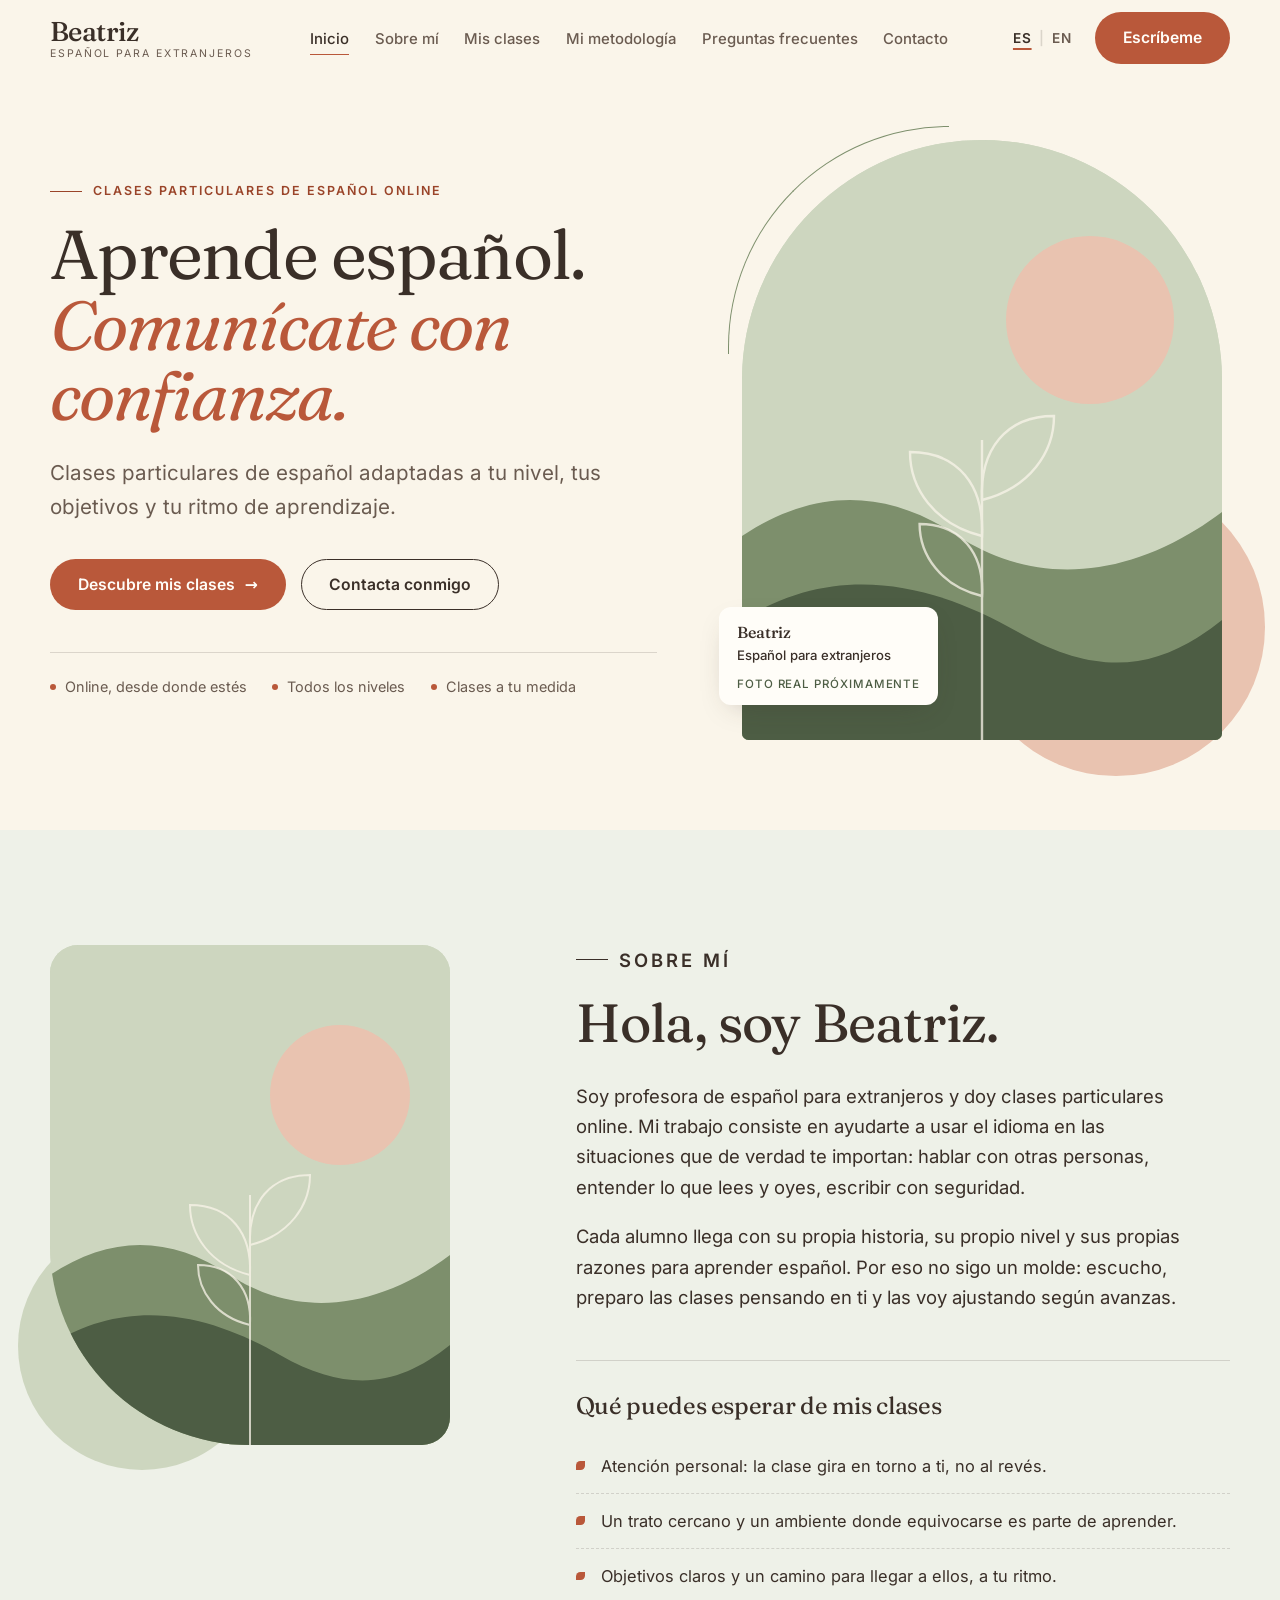
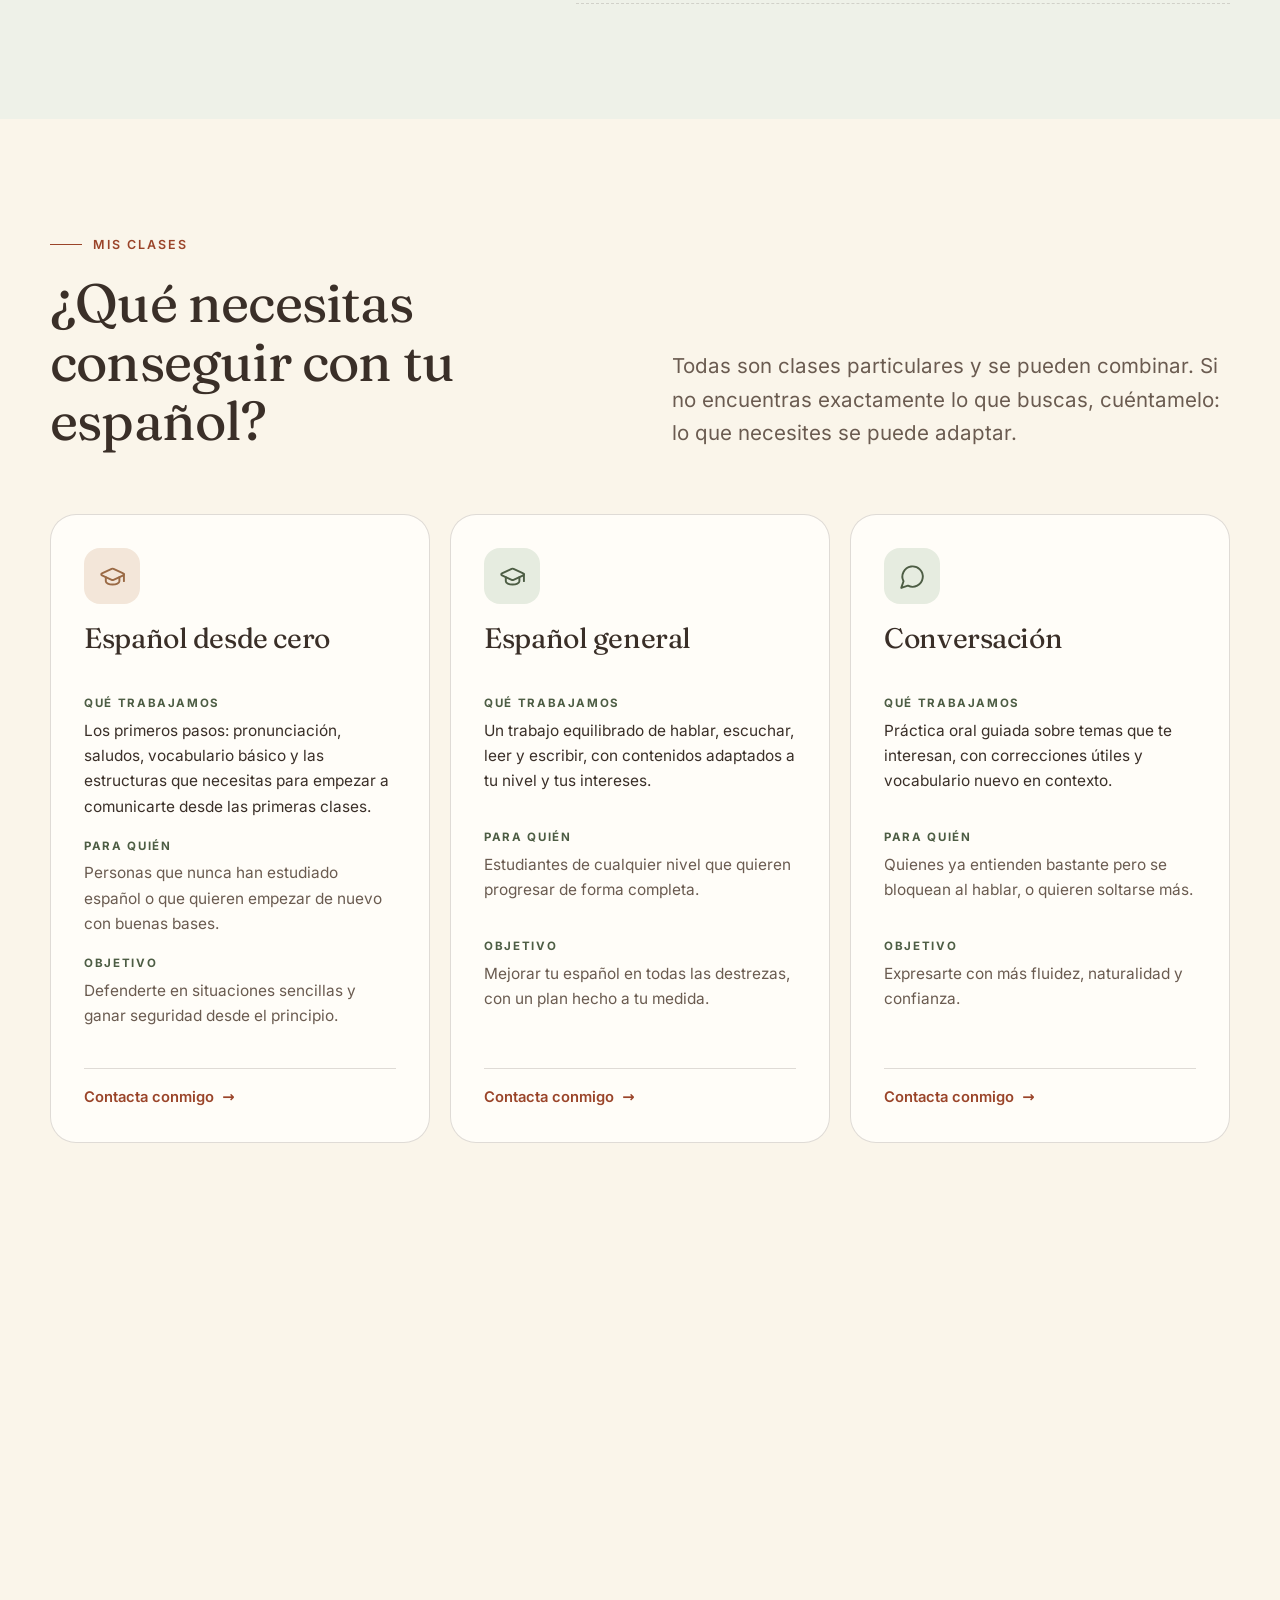
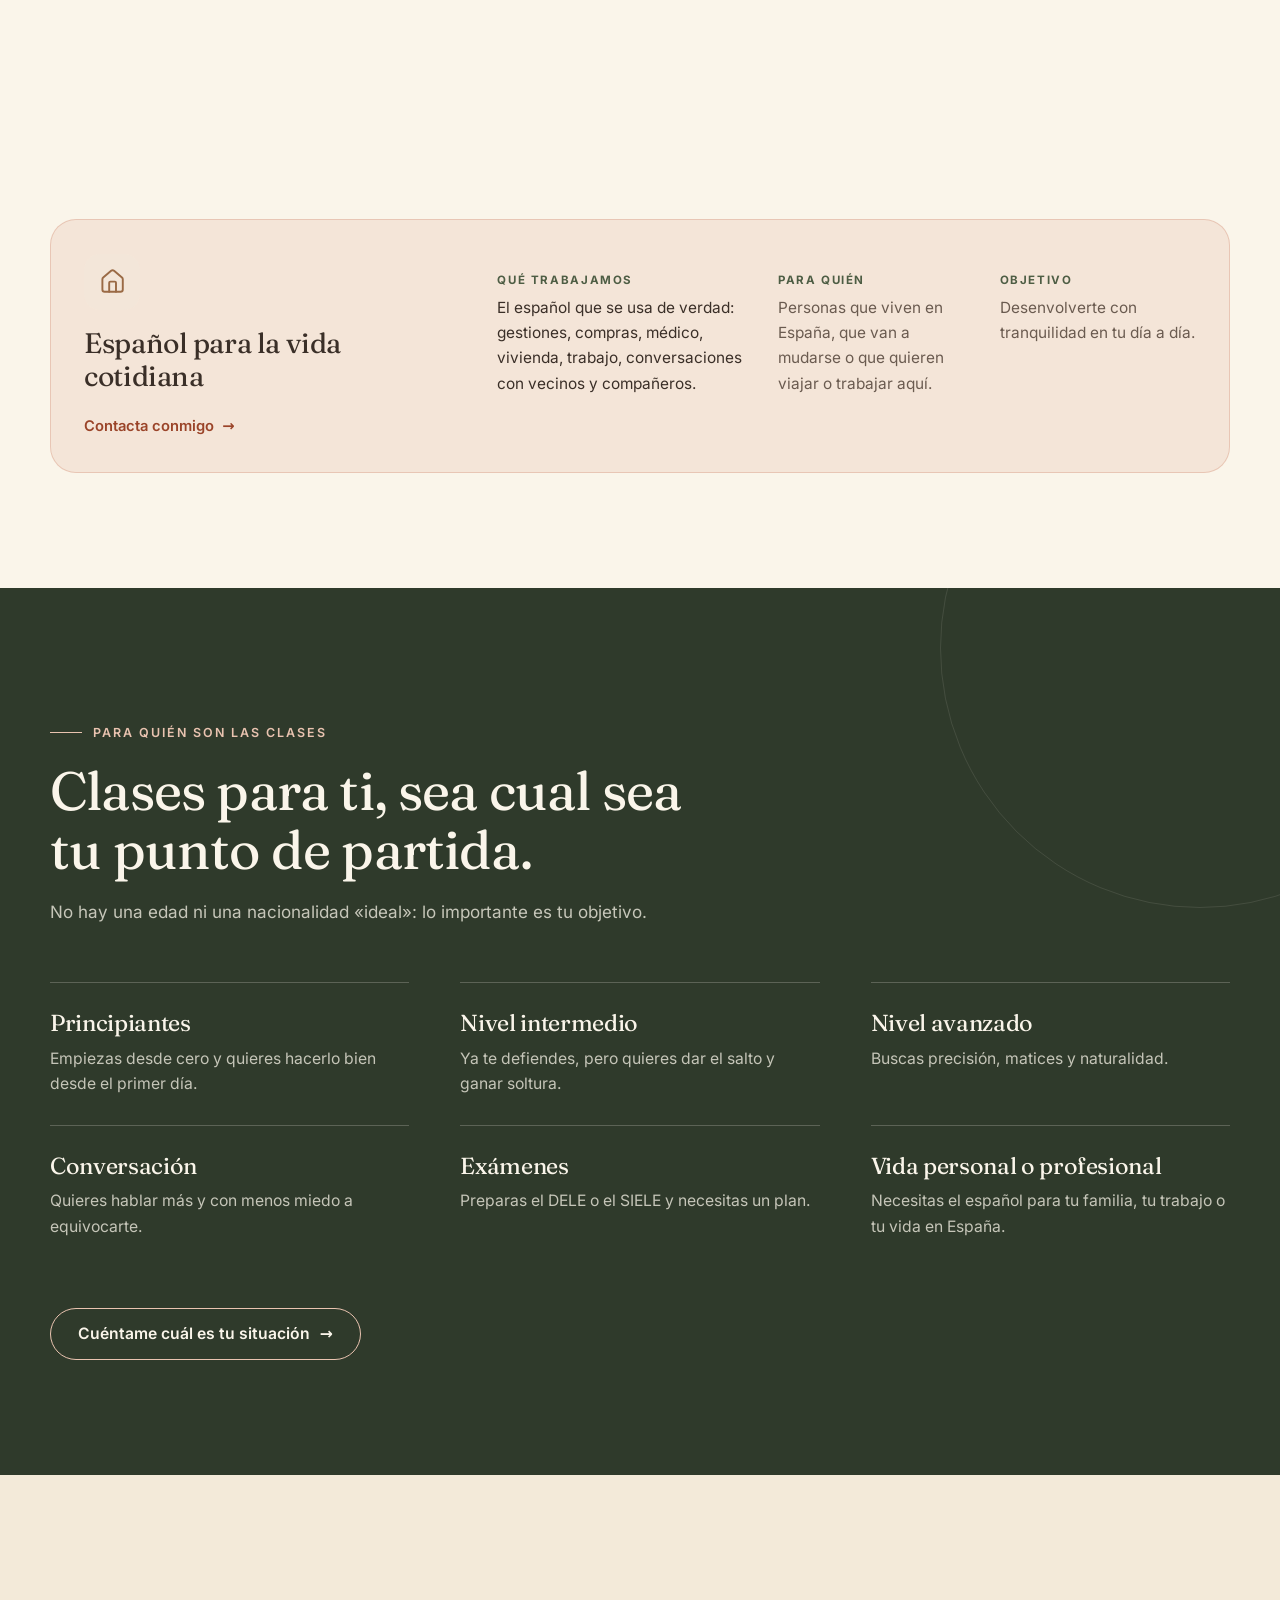
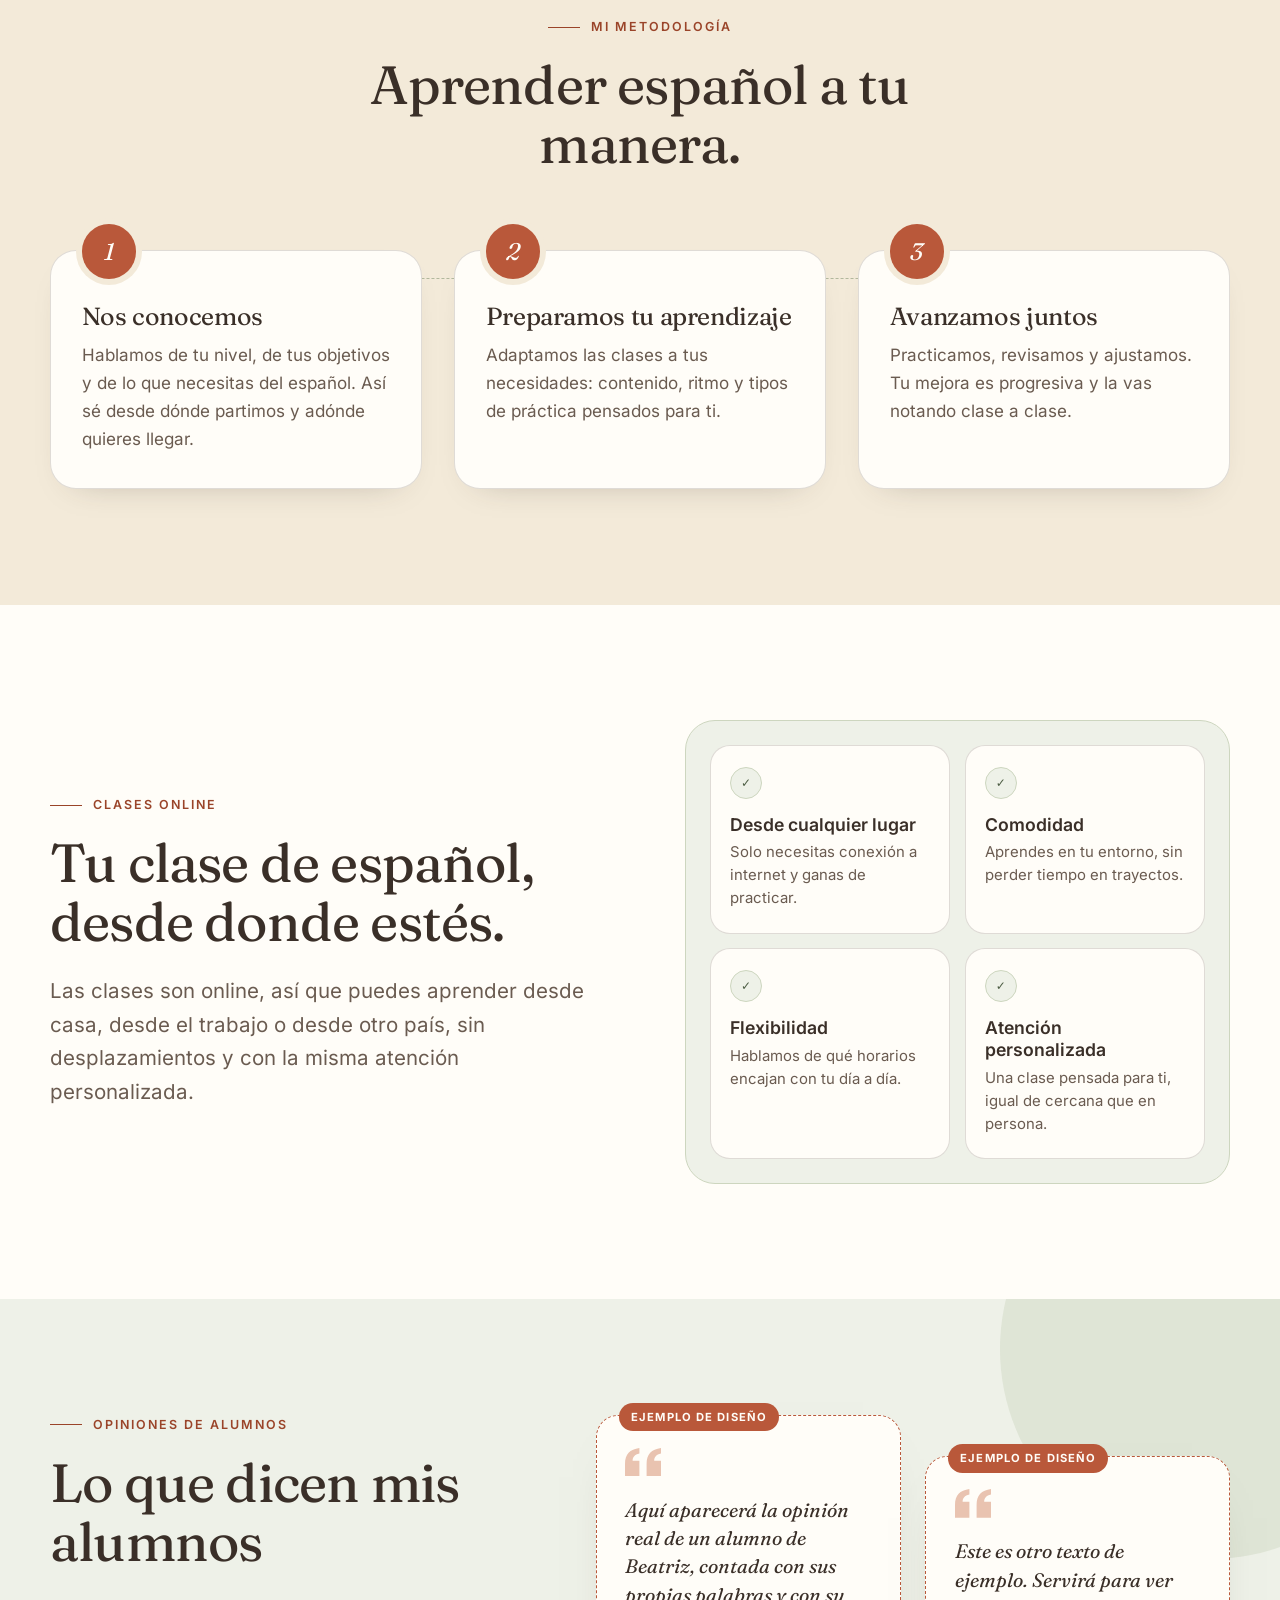
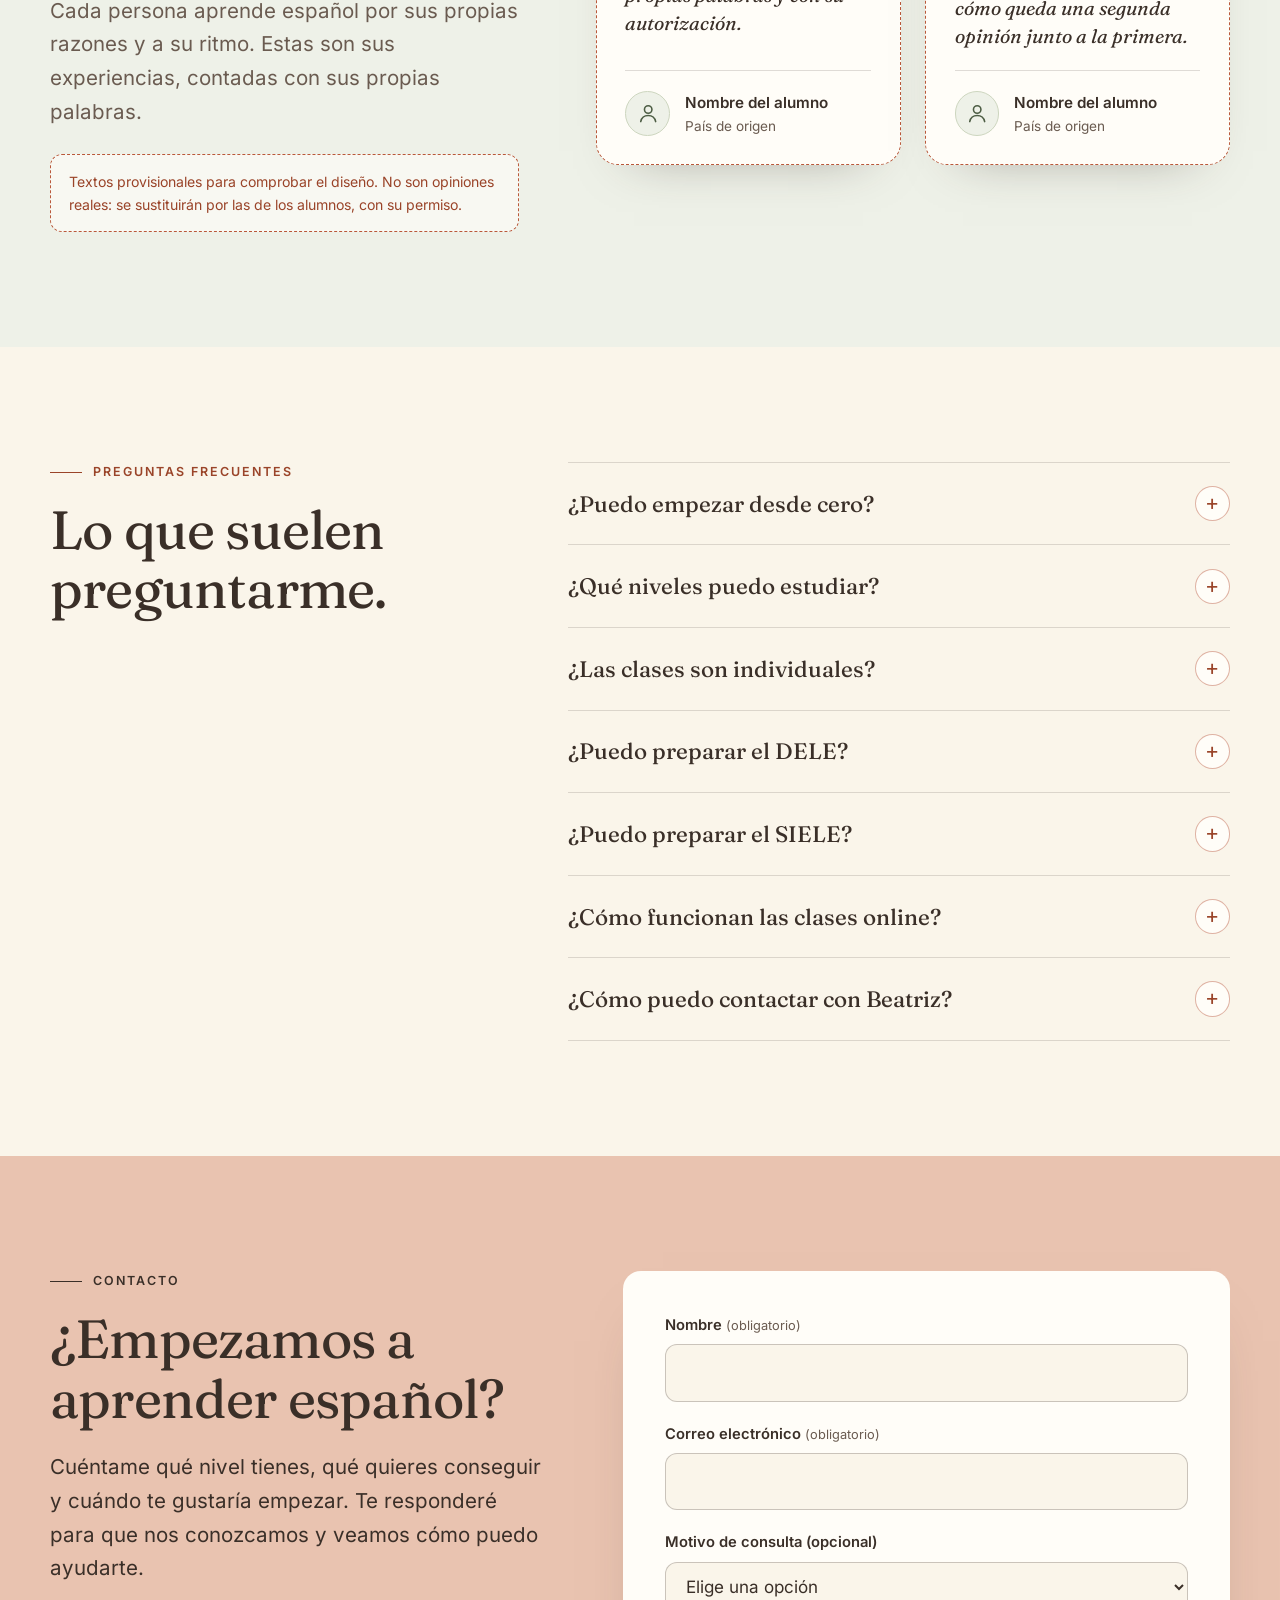
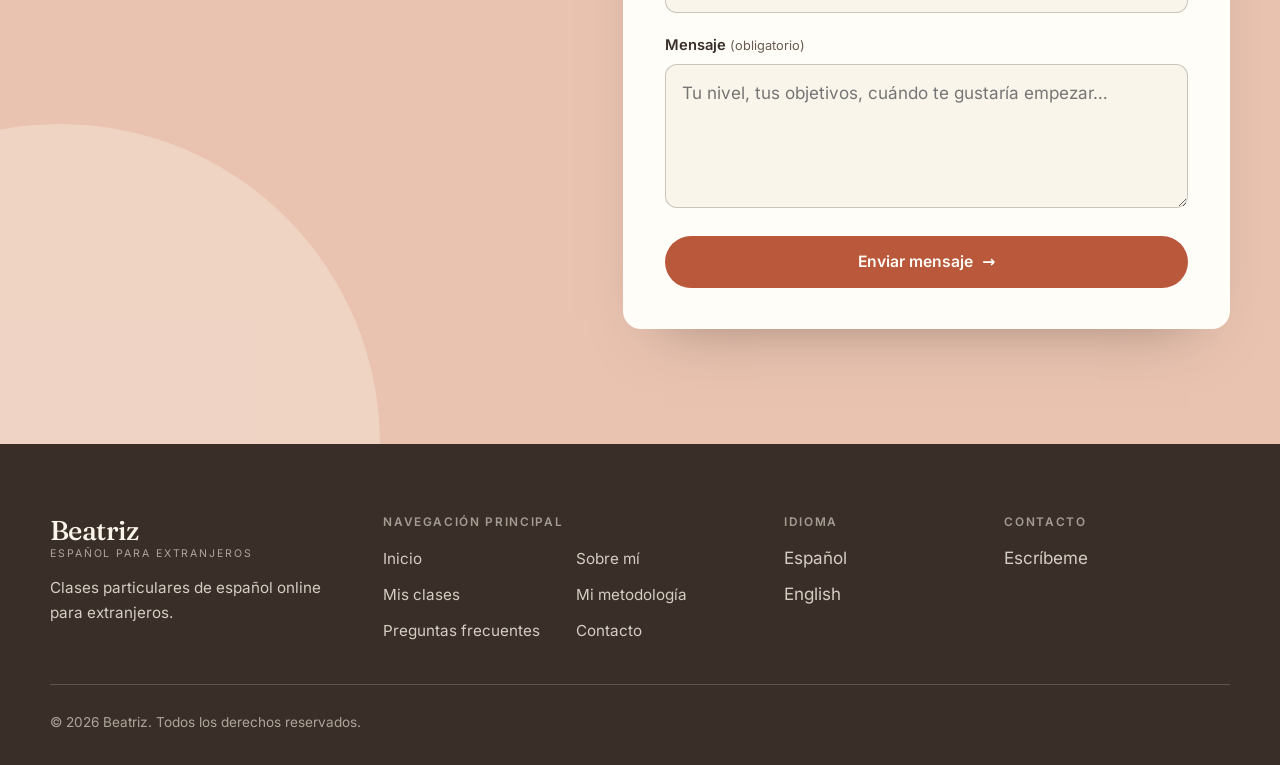
==== es/index.html @ 73a358dd "Add files via upload" ====
<!doctype html><html lang="es"><head><meta charset="utf-8"><meta name="viewport" content="width=device-width,initial-scale=1">
<title>Beatriz · Clases particulares de español online para extranjeros</title><meta name="description" content="Clases particulares de español online adaptadas a tu nivel, tus objetivos y tu ritmo. Conversación, gramática, vocabulario y preparación DELE y SIELE.">

<meta name="theme-color" content="#faf5ea"><meta name="twitter:card" content="summary_large_image"><meta property="og:type" content="website"><meta property="og:title" content="Beatriz · Clases particulares de español online para extranjeros"><meta property="og:description" content="Clases particulares de español online adaptadas a tu nivel, tus objetivos y tu ritmo. Conversación, gramática, vocabulario y preparación DELE y SIELE."><meta property="og:locale" content="es_ES"><meta property="og:locale:alternate" content="en_GB"><meta property="og:site_name" content="Beatriz · Español para extranjeros">
<link rel="icon" href="../favicon.svg" type="image/svg+xml">
<link rel="preload" href="../fonts/fraunces.woff2" as="font" type="font/woff2" crossorigin><link rel="preload" href="../fonts/inter.woff2" as="font" type="font/woff2" crossorigin>
<link rel="stylesheet" href="../styles.css">
<script type="application/ld+json">{"@context":"https://schema.org","@type":"FAQPage","inLanguage":"es","mainEntity":[{"@type":"Question","name":"¿Puedo empezar desde cero?","acceptedAnswer":{"@type":"Answer","text":"Sí. Tanto si nunca has estudiado español como si quieres empezar de nuevo, adaptamos las clases a tu punto de partida y avanzamos paso a paso."}},{"@type":"Question","name":"¿Qué niveles puedo estudiar?","acceptedAnswer":{"@type":"Answer","text":"Todos: desde principiante hasta avanzado. En una primera toma de contacto hablamos de tu nivel y de tus objetivos para plantear las clases."}},{"@type":"Question","name":"¿Las clases son individuales?","acceptedAnswer":{"@type":"Answer","text":"Son clases particulares, pensadas para ti y tu situación. Si tienes otra necesidad, por ejemplo aprender con un familiar o un amigo, cuéntamelo y lo hablamos."}},{"@type":"Question","name":"¿Puedo preparar el DELE?","acceptedAnswer":{"@type":"Answer","text":"Sí. Puedes preparar el DELE conmigo: conoceremos el formato del examen, practicaremos cada prueba y trabajaremos lo que más lo necesite."}},{"@type":"Question","name":"¿Puedo preparar el SIELE?","acceptedAnswer":{"@type":"Answer","text":"Sí. También ofrezco preparación para el SIELE, con práctica de sus pruebas y atención a su formato digital."}},{"@type":"Question","name":"¿Cómo funcionan las clases online?","acceptedAnswer":{"@type":"Answer","text":"Nos conectamos por videollamada y trabajamos en directo, con contenidos adaptados a ti. Al ponernos en contacto, acordamos juntos los detalles prácticos."}},{"@type":"Question","name":"¿Cómo puedo contactar con Beatriz?","acceptedAnswer":{"@type":"Answer","text":"Puedes escribirme desde el formulario de esta página. Cuéntame qué buscas y te responderé para ver cómo puedo ayudarte."}}]}</script>
<script>document.documentElement.classList.add('js')</script></head>
<body><a class="skip" href="#home">Saltar al contenido</a><header class="header" id="top">
  <div class="wrap">
    <a class="brand" href="#home" aria-label="Beatriz — Español para extranjeros"><span class="brand-name">Beatriz</span><span class="brand-tag">Español para extranjeros</span></a>
    <nav class="nav" id="site-nav" aria-label="Navegación principal"><ul><li><a href="#home" data-nav="home">Inicio</a></li><li><a href="#about" data-nav="about">Sobre mí</a></li><li><a href="#lessons" data-nav="lessons">Mis clases</a></li><li><a href="#method" data-nav="method">Mi metodología</a></li><li><a href="#faq" data-nav="faq">Preguntas frecuentes</a></li><li><a href="#contact" data-nav="contact">Contacto</a></li></ul><a class="btn btn-primary nav-cta" href="#contact">Escríbeme</a></nav>
    <div class="header-tools">
      <div class="lang" role="group" aria-label="Idioma"><a href="../es/index.html" hreflang="es" lang="es" data-lang="es" aria-current="true">ES</a><span aria-hidden="true">|</span><a href="../en/index.html" hreflang="en" lang="en" data-lang="en">EN</a></div>
      <a class="btn btn-primary header-cta" href="#contact">Escríbeme</a>
      <button class="menu-btn" type="button" aria-expanded="false" aria-controls="site-nav" data-open="Menú" data-close="Cerrar menú" aria-label="Menú"><svg viewBox="0 0 24 24" fill="none" stroke="currentColor" stroke-width="1.6" stroke-linecap="round" aria-hidden="true"><path class="o" d="M4 7h16M4 12h16M4 17h16"/></svg></button>
    </div>
  </div>
</header><main><section class="hero" id="home" aria-labelledby="hero-title">
  <div class="wrap hero-grid">
    <div class="reveal">
      <p class="eyebrow">Clases particulares de español online</p>
      <h1 class="h1" id="hero-title"><span>Aprende español.</span><span><em>Comunícate con confianza.</em></span></h1>
      <p class="lead">Clases particulares de español adaptadas a tu nivel, tus objetivos y tu ritmo de aprendizaje.</p>
      <div class="hero-actions">
        <a class="btn btn-primary" href="#lessons">Descubre mis clases <span class="arrow" aria-hidden="true">→</span></a>
        <a class="btn btn-ghost" href="#contact">Contacta conmigo</a>
      </div>
      <ul class="hero-facts"><li>Online, desde donde estés</li><li>Todos los niveles</li><li>Clases a tu medida</li></ul>
    </div>
    <div class="portrait reveal"><div class="portrait-frame"><svg viewBox="0 0 400 500" preserveAspectRatio="xMidYMid slice" role="img" aria-label="" aria-hidden="true">
  <rect width="400" height="500" fill="#cdd6bf"/>
  <circle cx="290" cy="150" r="70" fill="#e9c3b0"/>
  <path d="M0 500V330c60-40 120-40 180 0s140 40 220-20v190z" fill="#7d8f6c"/>
  <path d="M0 500V400c80-50 160-30 230 10s120 30 170-10v100z" fill="#4d5d44"/>
  <g fill="none" stroke="#faf5ea" stroke-width="2" opacity=".75"><path d="M200 500V250"/><path d="M200 330c-40-10-60-40-60-70 40 0 62 28 60 70z"/><path d="M200 300c40-10 60-40 60-70-40 0-62 28-60 70z"/><path d="M200 380c-34-8-52-34-52-60 34 0 54 24 52 60z"/></g>
</svg></div><div class="portrait-cap"><b>Beatriz</b>Español para extranjeros<div class="portrait-note">Foto real próximamente</div></div></div>
  </div>
</section>
<section class="section about" id="about" aria-labelledby="about-title">
  <div class="wrap about-grid">
    <div class="portrait reveal"><div class="portrait-frame"><svg viewBox="0 0 400 500" preserveAspectRatio="xMidYMid slice" role="img" aria-label="" aria-hidden="true">
  <rect width="400" height="500" fill="#cdd6bf"/>
  <circle cx="290" cy="150" r="70" fill="#e9c3b0"/>
  <path d="M0 500V330c60-40 120-40 180 0s140 40 220-20v190z" fill="#7d8f6c"/>
  <path d="M0 500V400c80-50 160-30 230 10s120 30 170-10v100z" fill="#4d5d44"/>
  <g fill="none" stroke="#faf5ea" stroke-width="2" opacity=".75"><path d="M200 500V250"/><path d="M200 330c-40-10-60-40-60-70 40 0 62 28 60 70z"/><path d="M200 300c40-10 60-40 60-70-40 0-62 28-60 70z"/><path d="M200 380c-34-8-52-34-52-60 34 0 54 24 52 60z"/></g>
</svg></div></div>
    <div class="about-body reveal">
      <p class="eyebrow">Sobre mí</p>
      <h2 class="h2" id="about-title">Hola, soy Beatriz.</h2>
      <p>Soy profesora de español para extranjeros y doy clases particulares online. Mi trabajo consiste en ayudarte a usar el idioma en las situaciones que de verdad te importan: hablar con otras personas, entender lo que lees y oyes, escribir con seguridad.</p><p>Cada alumno llega con su propia historia, su propio nivel y sus propias razones para aprender español. Por eso no sigo un molde: escucho, preparo las clases pensando en ti y las voy ajustando según avanzas.</p>
      
      <div class="expect"><h3>Qué puedes esperar de mis clases</h3><ul><li>Atención personal: la clase gira en torno a ti, no al revés.</li><li>Un trato cercano y un ambiente donde equivocarse es parte de aprender.</li><li>Objetivos claros y un camino para llegar a ellos, a tu ritmo.</li></ul></div>
    </div>
  </div>
</section>
<section class="section lessons" id="lessons" aria-labelledby="lessons-title">
  <div class="wrap">
    <div class="lessons-head reveal"><div><p class="eyebrow">Mis clases</p><h2 class="h2" id="lessons-title">¿Qué necesitas conseguir con tu español?</h2></div><p class="lead">Todas son clases particulares y se pueden combinar. Si no encuentras exactamente lo que buscas, cuéntamelo: lo que necesites se puede adaptar.</p></div>
    <div class="lessons-grid"><article class="lesson reveal" id="lesson-zero">
    <div class="lesson-top"><span class="lesson-ico lesson-ico--warm" aria-hidden="true"><svg viewBox="0 0 24 24" fill="none" stroke="currentColor" stroke-width="1.7" stroke-linecap="round" stroke-linejoin="round"><path d="M21.42 10.922a1 1 0 0 0-.019-1.838L12.83 5.18a2 2 0 0 0-1.66 0L2.6 9.08a1 1 0 0 0 0 1.832l8.57 3.908a2 2 0 0 0 1.66 0z"/><path d="M22 10v6"/><path d="M6 12.5V16a6 3 0 0 0 12 0v-3.5"/></svg></span><h3>Español desde cero</h3></div>
    <dl class="lesson-cols">
      <div><dt>Qué trabajamos</dt><dd>Los primeros pasos: pronunciación, saludos, vocabulario básico y las estructuras que necesitas para empezar a comunicarte desde las primeras clases.</dd></div>
      <div><dt>Para quién</dt><dd class="soft">Personas que nunca han estudiado español o que quieren empezar de nuevo con buenas bases.</dd></div>
      <div><dt>Objetivo</dt><dd class="soft">Defenderte en situaciones sencillas y ganar seguridad desde el principio.</dd></div>
    </dl>
    <a class="lesson-cta" href="#contact">Contacta conmigo <span class="arrow" aria-hidden="true">→</span></a>
  </article><article class="lesson reveal" id="lesson-general">
    <div class="lesson-top"><span class="lesson-ico lesson-ico--sage" aria-hidden="true"><svg viewBox="0 0 24 24" fill="none" stroke="currentColor" stroke-width="1.7" stroke-linecap="round" stroke-linejoin="round"><path d="M21.42 10.922a1 1 0 0 0-.019-1.838L12.83 5.18a2 2 0 0 0-1.66 0L2.6 9.08a1 1 0 0 0 0 1.832l8.57 3.908a2 2 0 0 0 1.66 0z"/><path d="M22 10v6"/><path d="M6 12.5V16a6 3 0 0 0 12 0v-3.5"/></svg></span><h3>Español general</h3></div>
    <dl class="lesson-cols">
      <div><dt>Qué trabajamos</dt><dd>Un trabajo equilibrado de hablar, escuchar, leer y escribir, con contenidos adaptados a tu nivel y tus intereses.</dd></div>
      <div><dt>Para quién</dt><dd class="soft">Estudiantes de cualquier nivel que quieren progresar de forma completa.</dd></div>
      <div><dt>Objetivo</dt><dd class="soft">Mejorar tu español en todas las destrezas, con un plan hecho a tu medida.</dd></div>
    </dl>
    <a class="lesson-cta" href="#contact">Contacta conmigo <span class="arrow" aria-hidden="true">→</span></a>
  </article><article class="lesson reveal" id="lesson-conversation">
    <div class="lesson-top"><span class="lesson-ico lesson-ico--sage" aria-hidden="true"><svg viewBox="0 0 24 24" fill="none" stroke="currentColor" stroke-width="1.7" stroke-linecap="round" stroke-linejoin="round"><path d="M7.9 20A9 9 0 1 0 4 16.1L2 22Z"/></svg></span><h3>Conversación</h3></div>
    <dl class="lesson-cols">
      <div><dt>Qué trabajamos</dt><dd>Práctica oral guiada sobre temas que te interesan, con correcciones útiles y vocabulario nuevo en contexto.</dd></div>
      <div><dt>Para quién</dt><dd class="soft">Quienes ya entienden bastante pero se bloquean al hablar, o quieren soltarse más.</dd></div>
      <div><dt>Objetivo</dt><dd class="soft">Expresarte con más fluidez, naturalidad y confianza.</dd></div>
    </dl>
    <a class="lesson-cta" href="#contact">Contacta conmigo <span class="arrow" aria-hidden="true">→</span></a>
  </article><article class="lesson reveal" id="lesson-grammar">
    <div class="lesson-top"><span class="lesson-ico lesson-ico--warm" aria-hidden="true"><svg viewBox="0 0 24 24" fill="none" stroke="currentColor" stroke-width="1.7" stroke-linecap="round" stroke-linejoin="round"><path d="M12 7v14"/><path d="M3 18a1 1 0 0 1-1-1V4a1 1 0 0 1 1-1h5a4 4 0 0 1 4 4 4 4 0 0 1 4-4h5a1 1 0 0 1 1 1v13a1 1 0 0 1-1 1h-6a3 3 0 0 0-3 3 3 3 0 0 0-3-3z"/></svg></span><h3>Gramática y vocabulario</h3></div>
    <dl class="lesson-cols">
      <div><dt>Qué trabajamos</dt><dd>Explicaciones claras y práctica para entender cómo funciona el idioma: tiempos verbales, preposiciones, ser y estar, subjuntivo… y ampliar tu vocabulario.</dd></div>
      <div><dt>Para quién</dt><dd class="soft">Estudiantes que quieren ordenar lo que saben o reforzar puntos concretos.</dd></div>
      <div><dt>Objetivo</dt><dd class="soft">Usar la gramática con seguridad, sin que se convierta en un obstáculo.</dd></div>
    </dl>
    <a class="lesson-cta" href="#contact">Contacta conmigo <span class="arrow" aria-hidden="true">→</span></a>
  </article><article class="lesson reveal lesson--exam" id="lesson-dele">
    <div class="lesson-top"><span class="lesson-ico lesson-ico--sage" aria-hidden="true"><svg viewBox="0 0 24 24" fill="none" stroke="currentColor" stroke-width="1.7" stroke-linecap="round" stroke-linejoin="round"><path d="m15.477 12.89 1.515 8.526a.5.5 0 0 1-.81.47l-3.58-2.687a1 1 0 0 0-1.197 0l-3.586 2.686a.5.5 0 0 1-.81-.469l1.514-8.526"/><circle cx="12" cy="8" r="6"/></svg></span><h3>Preparación DELE</h3></div>
    <dl class="lesson-cols">
      <div><dt>Qué trabajamos</dt><dd>Preparación del examen DELE: conocer su formato, practicar cada prueba y trabajar tus puntos débiles.</dd></div>
      <div><dt>Para quién</dt><dd class="soft">Personas que quieren presentarse al DELE, por estudios, trabajo u otros motivos.</dd></div>
      <div><dt>Objetivo</dt><dd class="soft">Llegar al examen con claridad sobre lo que te piden y con práctica suficiente.</dd></div>
    </dl>
    <a class="lesson-cta" href="#contact">Contacta conmigo <span class="arrow" aria-hidden="true">→</span></a>
  </article><article class="lesson reveal lesson--exam" id="lesson-siele">
    <div class="lesson-top"><span class="lesson-ico lesson-ico--sage" aria-hidden="true"><svg viewBox="0 0 24 24" fill="none" stroke="currentColor" stroke-width="1.7" stroke-linecap="round" stroke-linejoin="round"><path d="m15.477 12.89 1.515 8.526a.5.5 0 0 1-.81.47l-3.58-2.687a1 1 0 0 0-1.197 0l-3.586 2.686a.5.5 0 0 1-.81-.469l1.514-8.526"/><circle cx="12" cy="8" r="6"/></svg></span><h3>Preparación SIELE</h3></div>
    <dl class="lesson-cols">
      <div><dt>Qué trabajamos</dt><dd>Preparación del examen SIELE: familiarizarte con sus pruebas, el formato digital y las estrategias para cada parte.</dd></div>
      <div><dt>Para quién</dt><dd class="soft">Personas que necesitan acreditar su nivel de español con el SIELE.</dd></div>
      <div><dt>Objetivo</dt><dd class="soft">Afrontar el examen con confianza y sin sorpresas.</dd></div>
    </dl>
    <a class="lesson-cta" href="#contact">Contacta conmigo <span class="arrow" aria-hidden="true">→</span></a>
  </article><article class="lesson reveal lesson--wide" id="lesson-daily">
    <div class="lesson-top"><span class="lesson-ico lesson-ico--warm" aria-hidden="true"><svg viewBox="0 0 24 24" fill="none" stroke="currentColor" stroke-width="1.7" stroke-linecap="round" stroke-linejoin="round"><path d="M15 21v-8a1 1 0 0 0-1-1h-4a1 1 0 0 0-1 1v8"/><path d="M3 10a2 2 0 0 1 .709-1.528l7-5.999a2 2 0 0 1 2.582 0l7 5.999A2 2 0 0 1 21 10v9a2 2 0 0 1-2 2H5a2 2 0 0 1-2-2z"/></svg></span><h3>Español para la vida cotidiana</h3></div>
    <dl class="lesson-cols">
      <div><dt>Qué trabajamos</dt><dd>El español que se usa de verdad: gestiones, compras, médico, vivienda, trabajo, conversaciones con vecinos y compañeros.</dd></div>
      <div><dt>Para quién</dt><dd class="soft">Personas que viven en España, que van a mudarse o que quieren viajar o trabajar aquí.</dd></div>
      <div><dt>Objetivo</dt><dd class="soft">Desenvolverte con tranquilidad en tu día a día.</dd></div>
    </dl>
    <a class="lesson-cta" href="#contact">Contacta conmigo <span class="arrow" aria-hidden="true">→</span></a>
  </article></div>
  </div>
</section>
<section class="section audience" aria-labelledby="audience-title">
  <div class="wrap">
    <div class="audience-head reveal"><p class="eyebrow">Para quién son las clases</p><h2 class="h2" id="audience-title">Clases para ti, sea cual sea tu punto de partida.</h2><p>No hay una edad ni una nacionalidad «ideal»: lo importante es tu objetivo.</p></div>
    <div class="audience-grid"><div class="audience-item reveal"><h3>Principiantes</h3><p>Empiezas desde cero y quieres hacerlo bien desde el primer día.</p></div><div class="audience-item reveal"><h3>Nivel intermedio</h3><p>Ya te defiendes, pero quieres dar el salto y ganar soltura.</p></div><div class="audience-item reveal"><h3>Nivel avanzado</h3><p>Buscas precisión, matices y naturalidad.</p></div><div class="audience-item reveal"><h3>Conversación</h3><p>Quieres hablar más y con menos miedo a equivocarte.</p></div><div class="audience-item reveal"><h3>Exámenes</h3><p>Preparas el DELE o el SIELE y necesitas un plan.</p></div><div class="audience-item reveal"><h3>Vida personal o profesional</h3><p>Necesitas el español para tu familia, tu trabajo o tu vida en España.</p></div></div>
    <p class="audience-more reveal"><a class="btn audience-cta" href="#contact">Cuéntame cuál es tu situación <span class="arrow" aria-hidden="true">→</span></a></p>
  </div>
</section>
<section class="section method" id="method" aria-labelledby="method-title">
  <div class="wrap">
    <div class="method-head reveal"><p class="eyebrow">Mi metodología</p><h2 class="h2" id="method-title">Aprender español a tu manera.</h2></div>
    <ol class="steps"><li class="step reveal"><span class="step-n" aria-hidden="true">1</span><h3>Nos conocemos</h3><p>Hablamos de tu nivel, de tus objetivos y de lo que necesitas del español. Así sé desde dónde partimos y adónde quieres llegar.</p></li><li class="step reveal"><span class="step-n" aria-hidden="true">2</span><h3>Preparamos tu aprendizaje</h3><p>Adaptamos las clases a tus necesidades: contenido, ritmo y tipos de práctica pensados para ti.</p></li><li class="step reveal"><span class="step-n" aria-hidden="true">3</span><h3>Avanzamos juntos</h3><p>Practicamos, revisamos y ajustamos. Tu mejora es progresiva y la vas notando clase a clase.</p></li></ol>
  </div>
</section>
<section class="section online" aria-labelledby="online-title">
  <div class="wrap online-grid">
    <div class="reveal"><p class="eyebrow">Clases online</p><h2 class="h2" id="online-title">Tu clase de español, desde donde estés.</h2><p class="lead">Las clases son online, así que puedes aprender desde casa, desde el trabajo o desde otro país, sin desplazamientos y con la misma atención personalizada.</p></div>
    <ul class="online-list"><li class="reveal"><span class="dot" aria-hidden="true">✓</span><h3>Desde cualquier lugar</h3><p>Solo necesitas conexión a internet y ganas de practicar.</p></li><li class="reveal"><span class="dot" aria-hidden="true">✓</span><h3>Comodidad</h3><p>Aprendes en tu entorno, sin perder tiempo en trayectos.</p></li><li class="reveal"><span class="dot" aria-hidden="true">✓</span><h3>Flexibilidad</h3><p>Hablamos de qué horarios encajan con tu día a día.</p></li><li class="reveal"><span class="dot" aria-hidden="true">✓</span><h3>Atención personalizada</h3><p>Una clase pensada para ti, igual de cercana que en persona.</p></li></ul>
  </div>
</section>
<section class="section testimonials" id="testimonials" aria-labelledby="testi-title">
  <div class="wrap testimonials-grid">
    <div class="testimonials-intro reveal"><p class="eyebrow">Opiniones de alumnos</p><h2 class="h2" id="testi-title">Lo que dicen mis alumnos</h2><p class="lead">Cada persona aprende español por sus propias razones y a su ritmo. Estas son sus experiencias, contadas con sus propias palabras.</p><p class="provisional-note" role="note">Textos provisionales para comprobar el diseño. No son opiniones reales: se sustituirán por las de los alumnos, con su permiso.</p></div>
    <div class="quotes"><figure class="quote reveal quote--provisional" data-provisional="true">
      <span class="quote-tag">Ejemplo de diseño</span>
      <svg class="quote-mark" viewBox="0 0 48 36" aria-hidden="true"><path fill="currentColor" d="M0 36V20C0 8 6 1.5 18 0v7c-6 1.5-8.500 4.500-8.500 9H18v20zM27 36V20C27 8 33 1.500 45 0v7c-6 1.500-8.500 4.500-8.500 9H45v20z"/></svg>
      <blockquote><p>Aquí aparecerá la opinión real de un alumno de Beatriz, contada con sus propias palabras y con su autorización.</p></blockquote>
      <figcaption><span class="quote-avatar" aria-hidden="true"><svg viewBox="0 0 24 24" fill="none" stroke="currentColor" stroke-width="1.7" stroke-linecap="round" stroke-linejoin="round"><circle cx="12" cy="8" r="4"/><path d="M4 21c1-4.500 4-6.500 8-6.500s7 2 8 6.500"/></svg></span><span><b>Nombre del alumno</b><small>País de origen</small></span></figcaption>
    </figure><figure class="quote reveal quote--provisional" data-provisional="true">
      <span class="quote-tag">Ejemplo de diseño</span>
      <svg class="quote-mark" viewBox="0 0 48 36" aria-hidden="true"><path fill="currentColor" d="M0 36V20C0 8 6 1.5 18 0v7c-6 1.5-8.500 4.500-8.500 9H18v20zM27 36V20C27 8 33 1.500 45 0v7c-6 1.500-8.500 4.500-8.500 9H45v20z"/></svg>
      <blockquote><p>Este es otro texto de ejemplo. Servirá para ver cómo queda una segunda opinión junto a la primera.</p></blockquote>
      <figcaption><span class="quote-avatar" aria-hidden="true"><svg viewBox="0 0 24 24" fill="none" stroke="currentColor" stroke-width="1.7" stroke-linecap="round" stroke-linejoin="round"><circle cx="12" cy="8" r="4"/><path d="M4 21c1-4.500 4-6.500 8-6.500s7 2 8 6.500"/></svg></span><span><b>Nombre del alumno</b><small>País de origen</small></span></figcaption>
    </figure></div>
  </div>
</section>
<section class="section faq" id="faq" aria-labelledby="faq-title">
  <div class="wrap faq-grid">
    <div class="faq-head reveal"><p class="eyebrow">Preguntas frecuentes</p><h2 class="h2" id="faq-title">Lo que suelen preguntarme.</h2></div>
    <div><details class="reveal"><summary>¿Puedo empezar desde cero?</summary><div class="answer"><p>Sí. Tanto si nunca has estudiado español como si quieres empezar de nuevo, adaptamos las clases a tu punto de partida y avanzamos paso a paso.</p></div></details><details class="reveal"><summary>¿Qué niveles puedo estudiar?</summary><div class="answer"><p>Todos: desde principiante hasta avanzado. En una primera toma de contacto hablamos de tu nivel y de tus objetivos para plantear las clases.</p></div></details><details class="reveal"><summary>¿Las clases son individuales?</summary><div class="answer"><p>Son clases particulares, pensadas para ti y tu situación. Si tienes otra necesidad, por ejemplo aprender con un familiar o un amigo, cuéntamelo y lo hablamos.</p></div></details><details class="reveal"><summary>¿Puedo preparar el DELE?</summary><div class="answer"><p>Sí. Puedes preparar el DELE conmigo: conoceremos el formato del examen, practicaremos cada prueba y trabajaremos lo que más lo necesite.</p></div></details><details class="reveal"><summary>¿Puedo preparar el SIELE?</summary><div class="answer"><p>Sí. También ofrezco preparación para el SIELE, con práctica de sus pruebas y atención a su formato digital.</p></div></details><details class="reveal"><summary>¿Cómo funcionan las clases online?</summary><div class="answer"><p>Nos conectamos por videollamada y trabajamos en directo, con contenidos adaptados a ti. Al ponernos en contacto, acordamos juntos los detalles prácticos.</p></div></details><details class="reveal"><summary>¿Cómo puedo contactar con Beatriz?</summary><div class="answer"><p>Puedes escribirme desde el formulario de esta página. Cuéntame qué buscas y te responderé para ver cómo puedo ayudarte.</p></div></details></div>
  </div>
</section>
<section class="section contact" id="contact" aria-labelledby="contact-title">
  <div class="wrap contact-grid">
    <div class="reveal"><p class="eyebrow">Contacto</p><h2 class="h2" id="contact-title">¿Empezamos a aprender español?</h2><p class="lead">Cuéntame qué nivel tienes, qué quieres conseguir y cuándo te gustaría empezar. Te responderé para que nos conozcamos y veamos cómo puedo ayudarte.</p></div>
    <div class="form-card reveal">
      <form id="contact-form" novalidate method="post" data-endpoint="" data-lang="es"
        data-e-name-required="Escribe tu nombre." data-e-email-required="Escribe tu correo electrónico." data-e-email-invalid="Revisa el correo: parece que no es válido."
        data-e-message-required="Escribe un mensaje." data-e-message-short="Cuéntame un poco más (al menos 10 caracteres)." data-e-summary="Revisa los campos marcados."
        data-sending="Enviando…" data-failure="No se ha podido enviar el mensaje. Por favor, inténtalo de nuevo en unos minutos." data-unavailable="El formulario todavía no está activo y tu mensaje no se ha enviado. Por favor, vuelve a intentarlo más adelante.">
        <div class="form-msg is-error" id="form-error" role="alert" hidden></div>
        <div class="field"><label for="f-name">Nombre <span class="req">(obligatorio)</span></label><input id="f-name" name="name" type="text" autocomplete="name" required aria-describedby="name-err"><p class="err" id="name-err" data-msg=""></p></div>
        <div class="field"><label for="f-email">Correo electrónico <span class="req">(obligatorio)</span></label><input id="f-email" name="email" type="email" autocomplete="email" inputmode="email" required aria-describedby="email-err"><p class="err" id="email-err" data-msg=""></p></div>
        <div class="field"><label for="f-reason">Motivo de consulta (opcional)</label><select id="f-reason" name="reason"><option value="">Elige una opción</option><option value="Empezar desde cero">Empezar desde cero</option><option value="Mejorar mi español general">Mejorar mi español general</option><option value="Practicar conversación">Practicar conversación</option><option value="Gramática y vocabulario">Gramática y vocabulario</option><option value="Preparar el DELE">Preparar el DELE</option><option value="Preparar el SIELE">Preparar el SIELE</option><option value="Español para la vida cotidiana">Español para la vida cotidiana</option><option value="Otro motivo">Otro motivo</option></select></div>
        <div class="field"><label for="f-message">Mensaje <span class="req">(obligatorio)</span></label><textarea id="f-message" name="message" required placeholder="Tu nivel, tus objetivos, cuándo te gustaría empezar…" aria-describedby="message-err"></textarea><p class="err" id="message-err" data-msg=""></p></div>
        <div class="hp" aria-hidden="true"><label>No rellenar<input type="text" name="_gotcha" tabindex="-1" autocomplete="off"></label></div>
        <button class="btn btn-primary" type="submit" data-label="Enviar mensaje">Enviar mensaje <span class="arrow" aria-hidden="true">→</span></button>
      </form>
      <div class="form-success" id="form-success" role="status" hidden><h3>¡Mensaje enviado!</h3><p>Gracias por escribirme. Te responderé lo antes posible.</p><button class="btn btn-ghost" type="button" id="form-again">Enviar otro mensaje</button></div>
    </div>
  </div>
</section></main><footer class="footer"><div class="wrap">
    <div class="footer-top">
      <div><div class="brand"><span class="brand-name">Beatriz</span><span class="brand-tag">Español para extranjeros</span></div><p class="footer-text">Clases particulares de español online para extranjeros.</p></div>
      <nav class="footer-col" aria-label="Pie de página"><h3>Navegación principal</h3><ul><li><a href="../es/index.html#home">Inicio</a></li><li><a href="../es/index.html#about">Sobre mí</a></li><li><a href="../es/index.html#lessons">Mis clases</a></li><li><a href="../es/index.html#method">Mi metodología</a></li><li><a href="../es/index.html#faq">Preguntas frecuentes</a></li><li><a href="../es/index.html#contact">Contacto</a></li></ul></nav>
      <div class="footer-col"><h3>Idioma</h3><ul><li><a href="../es/index.html" hreflang="es" lang="es" data-lang="es">Español</a></li><li><a href="../en/index.html" hreflang="en" lang="en" data-lang="en">English</a></li></ul></div>
      <div class="footer-col"><h3>Contacto</h3><ul><li><a href="../es/index.html#contact">Escríbeme</a></li></ul></div>
    </div>
    <div class="footer-bottom"><span>© 2026 Beatriz. Todos los derechos reservados.</span><span></span></div>
  </div></footer>
<script src="../main.js" defer></script></body></html>
---- styles.css ----
/* ───────── Fuentes autoalojadas ───────── */
@font-face{font-family:"Fraunces";src:url("fonts/fraunces.woff2") format("woff2");font-weight:100 900;font-style:normal;font-display:swap}
@font-face{font-family:"Fraunces";src:url("fonts/fraunces-italic.woff2") format("woff2");font-weight:100 900;font-style:italic;font-display:swap}
@font-face{font-family:"Inter";src:url("fonts/inter.woff2") format("woff2");font-weight:100 900;font-style:normal;font-display:swap}

/* ───────── Tokens ───────── */
:root{
  color-scheme:light;
  --ivory:#faf5ea;
  --cream:#f3ead9;
  --white:#fffdf8;
  --sage-50:#eef1e8;
  --sage-200:#cdd6bf;
  --sage-500:#7d8f6c;
  --sage-700:#4d5d44;
  --sage-900:#2f3a2b;
  --terracotta:#b9583a;
  --terracotta-dark:#9a4429;
  --terracotta-soft:#e9c3b0;
  --ink:#3a2f28;
  --ink-soft:#6a5b50;
  --line:rgba(58,47,40,.16);
  --serif:"Fraunces","Iowan Old Style","Palatino Linotype",Georgia,serif;
  --sans:"Inter",system-ui,-apple-system,"Segoe UI",Roboto,sans-serif;
  --radius:18px;
  --wrap:1180px;
  --gutter:clamp(1.25rem,4vw,2.5rem);
  --section:clamp(4.5rem,9vw,8rem);
  --header-h:76px;
}

/* ───────── Base ───────── */
*,*::before,*::after{box-sizing:border-box}
html{scroll-behavior:smooth;scroll-padding-top:calc(var(--header-h) + 12px);-webkit-text-size-adjust:100%}
body{margin:0;background:var(--ivory);color:var(--ink);font-family:var(--sans);font-size:1.0625rem;line-height:1.65;-webkit-font-smoothing:antialiased;text-rendering:optimizeLegibility}
img,svg{display:block;max-width:100%}
h1,h2,h3,h4{font-family:var(--serif);font-weight:420;line-height:1.1;letter-spacing:-.015em;margin:0;color:var(--ink);font-variation-settings:"opsz" 96}
p{margin:0}
a{color:inherit}
ul,ol{margin:0;padding:0;list-style:none}
:focus-visible{outline:3px solid var(--terracotta);outline-offset:3px;border-radius:4px}
.wrap{width:min(100% - 2*var(--gutter),var(--wrap));margin-inline:auto}
.section{padding-block:var(--section)}
.eyebrow{font-size:.78rem;font-weight:600;letter-spacing:.16em;text-transform:uppercase;color:var(--terracotta-dark);margin-bottom:1.1rem;display:flex;align-items:center;gap:.7rem}
.eyebrow::before{content:"";width:2rem;height:1px;background:currentColor}
.h2{font-size:clamp(2rem,4.2vw,3.4rem)}
.h2 em,.h1 em{font-style:italic;color:var(--terracotta)}
.lead{font-size:clamp(1.1rem,1.6vw,1.3rem);color:var(--ink-soft);max-width:36em}
.skip{position:absolute;left:1rem;top:-4rem;background:var(--ink);color:var(--white);padding:.7rem 1rem;border-radius:8px;z-index:100;transition:top .2s}
.skip:focus{top:1rem}
.sr-only{position:absolute;width:1px;height:1px;overflow:hidden;clip:rect(0 0 0 0);white-space:nowrap}

/* ───────── Botones ───────── */
.btn{display:inline-flex;align-items:center;justify-content:center;gap:.6rem;min-height:3.2rem;padding:.85rem 1.7rem;border-radius:999px;border:1.5px solid transparent;font:600 .98rem/1 var(--sans);text-decoration:none;cursor:pointer;transition:background .2s,color .2s,border-color .2s,transform .2s}
.btn-primary{background:var(--terracotta);color:var(--white)}
.btn-primary:hover{background:var(--terracotta-dark)}
.btn-ghost{border-color:var(--ink);color:var(--ink);background:transparent}
.btn-ghost:hover{background:var(--ink);color:var(--ivory)}
.btn .arrow{transition:transform .25s}
.btn:hover .arrow{transform:translateX(4px)}
.btn[disabled]{opacity:.6;cursor:wait}
.link-arrow{font-weight:600;text-decoration:none;border-bottom:1.5px solid var(--terracotta);padding-bottom:2px}

/* ───────── Cabecera ───────── */
.header{position:fixed;inset:0 0 auto 0;z-index:50;height:var(--header-h);display:flex;align-items:center;}
.header::before{content:"";position:absolute;inset:0;z-index:-2;background:rgba(250,245,234,.92);backdrop-filter:blur(10px);-webkit-backdrop-filter:blur(10px);box-shadow:0 1px 0 var(--line);opacity:0;transition:opacity .3s;pointer-events:none}
.header.is-stuck::before,.header.menu-open::before{opacity:1}
.header .wrap{position:relative}
.header .wrap{display:flex;align-items:center;justify-content:space-between;gap:1.5rem}
.brand{text-decoration:none;display:flex;flex-direction:column;line-height:1.05}
.brand-name{font-family:var(--serif);font-size:1.7rem;font-weight:500;letter-spacing:-.02em}
.brand-tag{font-size:.66rem;letter-spacing:.18em;text-transform:uppercase;color:var(--ink-soft);margin-top:.2rem}
.nav ul{display:flex;gap:clamp(1rem,2vw,2rem)}
.nav a{text-decoration:none;font-size:.93rem;font-weight:500;color:var(--ink-soft);padding:.4rem 0;border-bottom:1.5px solid transparent;transition:color .2s,border-color .2s}
.nav a:hover,.nav a[aria-current="true"]{color:var(--ink);border-color:var(--terracotta)}
.header-tools{display:flex;align-items:center;gap:1rem}
.lang{display:flex;align-items:center;font-size:.85rem;font-weight:600;letter-spacing:.06em}
.lang a{text-decoration:none;padding:.35rem .45rem;color:var(--ink-soft);border-radius:6px}
.lang a[aria-current="true"]{color:var(--ink);text-decoration:underline;text-decoration-color:var(--terracotta);text-underline-offset:5px;text-decoration-thickness:2px}
.lang span{color:var(--line)}
.menu-btn{display:none;width:2.9rem;height:2.9rem;padding:0;place-items:center;background:var(--white);border:1.5px solid rgba(58,47,40,.38);border-radius:14px;cursor:pointer;color:var(--ink);box-shadow:0 1px 3px rgba(58,47,40,.12);transition:background .2s,border-color .2s}
.menu-btn:hover{border-color:var(--terracotta)}
.menu-btn svg{width:24px;height:24px;stroke:#3a2f28;stroke-width:2}
.header-cta{display:inline-flex}
@media (max-width:1020px){
  .menu-btn{display:grid}
  .header-cta{display:none}
  .nav{position:fixed;inset:0;background:var(--ivory);padding:calc(var(--header-h) + 2rem) var(--gutter) 2rem;transform:translateY(-100%);visibility:hidden;transition:transform .35s ease,visibility 0s .35s;display:flex;flex-direction:column;justify-content:space-between;z-index:-1}
  .nav.is-open{transform:none;visibility:visible;transition:transform .35s ease}
  .nav ul{flex-direction:column;gap:0}
  .nav li{border-bottom:1px solid var(--line)}
  .nav a{font-family:var(--serif);font-size:1.3rem;line-height:1.3;color:var(--ink);display:block;border:0;padding:.95rem 0}
  .nav a.nav-cta{display:inline-flex !important;align-self:stretch;font-family:var(--sans);font-size:.98rem;font-weight:600;line-height:1;color:var(--white);padding:.85rem 1.7rem}
  .header.menu-open::before{backdrop-filter:none;-webkit-backdrop-filter:none;background:var(--ivory)}
}
@media (min-width:1021px){.nav-cta{display:none !important}}

/* ───────── Hero ───────── */
.hero{padding-top:calc(var(--header-h) + clamp(2rem,5vw,4.5rem));padding-bottom:clamp(3.5rem,7vw,6rem);position:relative;overflow:hidden}
.hero-grid{display:grid;grid-template-columns:1.1fr .9fr;gap:clamp(2rem,6vw,5rem);align-items:center}
.h1{font-size:clamp(2.6rem,5.4vw,4.9rem);line-height:1.02;letter-spacing:-.025em;font-weight:380}
.h1 span{display:block}
.hero .lead{margin-top:1.6rem}
.hero-actions{display:flex;flex-wrap:wrap;gap:.9rem;margin-top:2.2rem}
.hero-facts{display:flex;flex-wrap:wrap;gap:.6rem 1.6rem;margin-top:2.6rem;padding-top:1.4rem;border-top:1px solid var(--line);font-size:.9rem;color:var(--ink-soft)}
.hero-facts li{display:flex;align-items:center;gap:.55rem}
.hero-facts li::before{content:"";width:6px;height:6px;border-radius:50%;background:var(--terracotta)}
.portrait{position:relative;justify-self:center;width:min(100%,480px)}
.portrait-frame{position:relative;aspect-ratio:4/5;border-radius:999px 999px 28px 28px;overflow:hidden;background:var(--sage-200);z-index:1}
.portrait-frame img,.portrait-frame svg{width:100%;height:100%;object-fit:cover}
.portrait::before{content:"";position:absolute;width:62%;aspect-ratio:1;border-radius:50%;background:var(--terracotta-soft);right:-9%;bottom:-6%;z-index:0}
.portrait::after{content:"";position:absolute;inset:-14px auto auto -14px;width:46%;height:38%;border:1.5px solid var(--sage-500);border-radius:999px 0 0 0;border-right:0;border-bottom:0;z-index:2;pointer-events:none}
.portrait-cap{position:absolute;left:-1.4rem;bottom:2.2rem;z-index:3;background:var(--white);padding:.7rem 1.1rem;border-radius:12px;font-size:.82rem;font-weight:500;box-shadow:0 10px 30px -14px rgba(58,47,40,.35);max-width:14rem}
.portrait-cap b{display:block;font-family:var(--serif);font-weight:500;font-size:1rem}
.portrait-note{font-size:.72rem;letter-spacing:.08em;text-transform:uppercase;color:var(--sage-700);margin-top:.5rem}
@media (max-width:860px){
  .hero-grid{grid-template-columns:1fr}
  .portrait{order:-1;width:min(78%,360px);margin-bottom:.5rem}
  .portrait-cap{left:-.4rem;bottom:1.4rem}
}

/* ───────── Sobre mí ───────── */
.about{background:var(--sage-50);position:relative}
.about-grid{display:grid;grid-template-columns:.8fr 1.2fr;gap:clamp(2.5rem,7vw,6rem);align-items:start}
.about .portrait{width:min(100%,400px);justify-self:start;position:sticky;top:calc(var(--header-h) + 1.5rem)}
.about .portrait-frame{border-radius:28px 28px 28px 200px}
.about .portrait::before{background:var(--sage-200);right:auto;left:-8%;bottom:-5%}
.about .portrait::after{display:none}
.about-body p{font-size:1.15rem;color:var(--ink);max-width:34em}
.about-body p+p{margin-top:1.2rem}
.about-body .h2{margin-bottom:1.8rem}
.expect{margin-top:3rem;padding-top:2rem;border-top:1px solid var(--line)}
.expect h3{font-size:1.5rem;margin-bottom:1.2rem}
.expect li{display:grid;grid-template-columns:auto 1fr;gap:1rem;padding:.85rem 0;border-bottom:1px dashed var(--line);font-size:1.02rem}
.expect li::before{content:"";width:.55rem;height:.55rem;background:var(--terracotta);border-radius:50% 0 50% 0;margin-top:.55rem}
@media (max-width:860px){.about-grid{grid-template-columns:1fr}.about .portrait{position:relative;top:0;width:min(78%,340px)}}

/* ───────── Clases (lista editorial) ───────── */
.lessons-head{display:grid;grid-template-columns:1fr 1fr;gap:2rem 4rem;align-items:end;margin-bottom:clamp(2.5rem,5vw,4rem)}
.lessons-head .lead{max-width:30em}
.lessons-grid{display:grid;grid-template-columns:repeat(3,1fr);gap:1.25rem}
.lesson{display:flex;flex-direction:column;gap:1.4rem;padding:clamp(1.6rem,2.6vw,2.2rem);border-radius:26px;background:var(--white);border:1px solid var(--line);position:relative;transition:transform .3s,box-shadow .3s}
.lesson:hover{transform:translateY(-3px);box-shadow:0 18px 40px -22px rgba(58,47,40,.35)}
.lesson--exam{background:var(--sage-50);border-color:var(--sage-200)}
.lesson--wide{grid-column:1/-1;background:rgba(233,195,176,.32);border-color:rgba(185,88,58,.22);display:grid;grid-template-columns:1fr 2fr;gap:1.4rem clamp(2rem,5vw,4.5rem);align-items:start}
.lesson-top{display:flex;flex-direction:column;gap:1.1rem;align-items:flex-start}
.lesson-ico{width:3.5rem;height:3.5rem;border-radius:16px;display:grid;place-items:center}
.lesson-ico svg{width:1.7rem;height:1.7rem}
.lesson-ico--warm{background:#f3e6d9;color:#9a6a45}
.lesson-ico--sage{background:#e6ece0;color:#4d5d44}
.lesson h3{font-size:clamp(1.45rem,2.2vw,1.85rem);line-height:1.15}
.lesson-cols{display:grid;gap:1.1rem;flex:1}
.lesson dt{font-size:.72rem;font-weight:700;letter-spacing:.14em;text-transform:uppercase;color:var(--sage-700);margin-bottom:.3rem}
.lesson dd{margin:0;font-size:.96rem;color:var(--ink)}
.lesson dd.soft{color:var(--ink-soft)}
.lesson-cta{align-self:flex-start;display:inline-flex;gap:.5rem;font-size:.92rem;font-weight:600;text-decoration:none;color:var(--terracotta-dark);border-top:1px solid var(--line);padding-top:1rem;width:100%}
.lesson-cta:hover .arrow{transform:translateX(4px)}
.lesson-cta .arrow{transition:transform .25s}
.lesson--wide .lesson-cols{grid-column:2;grid-row:1/3;grid-template-columns:1.3fr 1fr 1fr;gap:1.6rem}
.lesson--wide .lesson-cta{grid-column:1;grid-row:2;border-top:0;padding-top:0;width:auto}
@media (max-width:1020px){
  .lessons-head{grid-template-columns:1fr}
  .lessons-grid{grid-template-columns:1fr 1fr}
  .lesson--wide{grid-template-columns:1fr}
  .lesson--wide .lesson-cols{grid-column:1;grid-row:auto;grid-template-columns:1fr}
  .lesson--wide .lesson-cta{grid-column:1;grid-row:auto;border-top:1px solid var(--line);padding-top:1rem;width:100%}
}
@media (max-width:640px){
  .lessons-grid{grid-template-columns:1fr}
  .lesson-cta{justify-content:center;border:1.5px solid var(--terracotta);border-radius:999px;padding:.9rem 1rem !important;min-height:3.2rem;align-items:center;width:100% !important}
}

/* ───────── Para quién ───────── */
.audience{background:var(--sage-900);color:var(--ivory);position:relative;overflow:hidden}
.audience h2,.audience h3{color:var(--ivory)}
.audience .eyebrow{color:var(--terracotta-soft)}
.audience .h2 em{color:var(--terracotta-soft)}
.audience-head{max-width:40rem;margin-bottom:3.5rem}
.audience-head p{margin-top:1.2rem;color:rgba(250,245,234,.75)}
.audience-grid{display:grid;grid-template-columns:repeat(3,1fr);gap:0 clamp(1.5rem,4vw,3.5rem)}
.audience-item{padding:1.7rem 0;border-top:1px solid rgba(250,245,234,.22)}
.audience-item h3{font-size:1.45rem;margin-bottom:.6rem}
.audience-item p{color:rgba(250,245,234,.74);font-size:.98rem}
.audience-more{margin-top:2.6rem}
.audience-cta{border-color:var(--terracotta-soft);color:var(--ivory);background:transparent}
.audience-cta:hover{background:var(--terracotta-soft);color:var(--sage-900)}
.audience::after{content:"";position:absolute;width:520px;height:520px;border-radius:50%;border:1px solid rgba(250,245,234,.1);right:-180px;top:-200px;pointer-events:none}
@media (max-width:860px){.audience-grid{grid-template-columns:1fr 1fr}}
@media (max-width:560px){.audience-grid{grid-template-columns:1fr}.audience-cta{width:100%}}

/* ───────── Metodología ───────── */
.method{background:var(--cream)}
.method-head{text-align:center;max-width:44rem;margin:0 auto clamp(3rem,6vw,5rem)}
.method-head .eyebrow{justify-content:center}
.steps{display:grid;grid-template-columns:repeat(3,1fr);gap:clamp(1.25rem,3vw,2rem);position:relative}
.steps::before{content:"";position:absolute;top:1.7rem;left:12%;right:12%;border-top:1.5px dashed var(--sage-500);opacity:.55}
.step{position:relative;background:var(--white);border:1px solid var(--line);border-radius:26px;padding:3.2rem clamp(1.5rem,2.4vw,2.2rem) 2.2rem;box-shadow:0 14px 34px -26px rgba(58,47,40,.4)}
.step-n{position:absolute;top:-1.7rem;left:clamp(1.5rem,2.4vw,2.2rem);width:3.4rem;height:3.4rem;border-radius:50%;background:var(--terracotta);display:grid;place-items:center;font-family:var(--serif);font-style:italic;font-size:1.5rem;color:var(--white);box-shadow:0 0 0 6px var(--cream)}
.step h3{font-size:1.55rem;margin-bottom:.7rem}
.step p{color:var(--ink-soft)}
.method .wrap{padding-top:1.7rem}
@media (max-width:860px){
  .steps{grid-template-columns:1fr;gap:2.6rem}
  .steps::before{left:calc(clamp(1.5rem,2.4vw,2.2rem) + 1.7rem);right:auto;top:0;bottom:0;border-top:0;border-left:1.5px dashed var(--sage-500)}
}

/* ───────── Online ───────── */
.online{background:var(--white)}
.online-grid{display:grid;grid-template-columns:1fr 1fr;gap:clamp(2.5rem,7vw,6rem);align-items:center}
.online-grid .lead{margin-top:1.4rem}
.online-list{display:grid;grid-template-columns:1fr 1fr;gap:.9rem;background:var(--sage-50);border:1px solid var(--sage-200);border-radius:30px;padding:clamp(1rem,2vw,1.5rem)}
.online-list li{background:var(--white);border:1px solid var(--line);border-radius:20px;padding:1.3rem 1.2rem 1.4rem;display:flex;flex-direction:column;gap:.35rem}
.online-list .dot{width:2rem;height:2rem;border-radius:50%;background:var(--sage-50);border:1px solid var(--sage-200);display:grid;place-items:center;color:var(--sage-700);font-size:.75rem;font-weight:700;margin-bottom:.6rem}
.online-list h3{font-size:1.1rem;font-family:var(--sans);font-weight:600;letter-spacing:0;line-height:1.25}
.online-list p{color:var(--ink-soft);font-size:.93rem;line-height:1.55}
@media (max-width:480px){.online-list{grid-template-columns:1fr}}
@media (max-width:860px){.online-grid{grid-template-columns:1fr}}

/* ───────── Opiniones de alumnos ───────── */
.testimonials{background:var(--sage-50);position:relative;overflow:hidden}
.testimonials::before{content:"";position:absolute;width:420px;height:420px;border-radius:50%;background:var(--sage-200);opacity:.45;right:-140px;top:-160px;pointer-events:none}
.testimonials-grid{display:grid;grid-template-columns:.85fr 1.15fr;gap:clamp(2.5rem,6vw,5.5rem);align-items:start;position:relative}
.testimonials-intro .lead{margin-top:1.4rem}
.provisional-note{margin-top:1.6rem;padding:.9rem 1.1rem;border:1.5px dashed var(--terracotta);border-radius:12px;font-size:.88rem;color:var(--terracotta-dark);background:rgba(255,253,248,.6);max-width:30rem}
.quotes{display:grid;grid-template-columns:repeat(2,1fr);gap:1.5rem}
.quote{position:relative;margin:0;background:var(--white);border:1px solid var(--line);border-radius:22px;padding:2rem 1.8rem 1.7rem;display:flex;flex-direction:column;gap:1.2rem;box-shadow:0 24px 50px -38px rgba(58,47,40,.5)}
.quote:nth-child(even){margin-top:2.6rem}
.quote-mark{width:2.4rem;height:auto;color:var(--terracotta-soft)}
.quote blockquote{margin:0}
.quote blockquote p{font-family:var(--serif);font-style:italic;font-size:1.22rem;line-height:1.45;color:var(--ink)}
.quote figcaption{display:flex;align-items:center;gap:.9rem;margin-top:auto;padding-top:1.2rem;border-top:1px solid var(--line);font-size:.95rem}
.quote figcaption b{display:block;font-weight:600}
.quote figcaption small{display:block;color:var(--ink-soft);font-size:.85rem}
.quote-avatar{flex:none;width:2.8rem;height:2.8rem;border-radius:50%;background:var(--sage-50);border:1px solid var(--sage-200);display:grid;place-items:center;color:var(--sage-700)}
.quote-avatar svg{width:1.4rem;height:1.4rem}
.quote--provisional{border:1.5px dashed var(--terracotta)}
.quote-tag{position:absolute;top:-.8rem;left:1.4rem;background:var(--terracotta);color:var(--white);font-size:.7rem;font-weight:700;letter-spacing:.1em;text-transform:uppercase;padding:.3rem .75rem;border-radius:999px}
@media (max-width:980px){.testimonials-grid{grid-template-columns:1fr}}
@media (max-width:620px){.quotes{grid-template-columns:1fr;gap:1.8rem}.quote:nth-child(even){margin-top:0}.quote{padding:1.9rem 1.4rem 1.5rem}}

/* ───────── FAQ ───────── */
.faq-grid{display:grid;grid-template-columns:.8fr 1.2fr;gap:clamp(2rem,6vw,6rem);align-items:start}
.faq-head{position:sticky;top:calc(var(--header-h) + 1.5rem)}
.faq details{border-bottom:1px solid var(--line)}
.faq details:first-child{border-top:1px solid var(--line)}
.faq summary{list-style:none;cursor:pointer;display:flex;justify-content:space-between;align-items:center;gap:1.5rem;padding:1.45rem 0;font-family:var(--serif);font-size:clamp(1.15rem,2vw,1.4rem);font-weight:450;line-height:1.25}
.faq summary::-webkit-details-marker{display:none}
.faq summary::after{content:"+";font-family:var(--sans);font-size:1.35rem;font-weight:400;color:var(--terracotta-dark);width:2.2rem;height:2.2rem;border-radius:50%;border:1.5px solid rgba(185,88,58,.45);background:var(--white);display:grid;place-items:center;transition:transform .25s,background .2s,color .2s;flex:none;line-height:1;padding-bottom:.12rem}
.faq summary:hover::after{background:var(--terracotta-soft)}
.faq details[open] summary::after{transform:rotate(45deg);background:var(--terracotta);border-color:var(--terracotta);color:var(--white)}
.faq .answer{padding:0 3rem 1.6rem 0;color:var(--ink-soft);max-width:38em}
@media (max-width:860px){.faq-grid{grid-template-columns:1fr}.faq-head{position:static}}

/* ───────── Contacto ───────── */
.contact{background:var(--terracotta-soft);position:relative;overflow:hidden}
.contact::before{content:"";position:absolute;width:640px;height:640px;border-radius:50%;background:rgba(255,253,248,.28);left:-260px;bottom:-320px}
.contact-grid{display:grid;grid-template-columns:.9fr 1.1fr;gap:clamp(2.5rem,6vw,5.5rem);align-items:start;position:relative}
.contact .eyebrow{color:var(--ink)}
.contact .lead{color:var(--ink);margin-top:1.4rem}
.direct{margin-top:2.4rem;padding-top:1.6rem;border-top:1px solid rgba(58,47,40,.25);display:grid;gap:.9rem}
.direct h3{font-family:var(--sans);font-size:.78rem;letter-spacing:.14em;text-transform:uppercase;font-weight:700}
.direct a.line{font-family:var(--serif);font-size:1.4rem;text-decoration:none;border-bottom:1.5px solid var(--terracotta-dark);width:fit-content}
.form-card{background:var(--white);border-radius:var(--radius);padding:clamp(1.5rem,3.5vw,2.6rem);box-shadow:0 30px 60px -40px rgba(58,47,40,.5)}
.field{margin-bottom:1.25rem}
.field label{display:block;font-weight:600;font-size:.92rem;margin-bottom:.45rem}
.field .req{font-weight:400;color:var(--ink-soft);font-size:.8rem}
.field input,.field select,.field textarea{width:100%;font:inherit;color:var(--ink);background:var(--ivory);border:1.5px solid rgba(58,47,40,.25);border-radius:12px;padding:.85rem 1rem;min-height:3.2rem;transition:border-color .2s,box-shadow .2s}
.field textarea{min-height:9rem;resize:vertical}
.field input:focus,.field select:focus,.field textarea:focus{outline:0;border-color:var(--terracotta);box-shadow:0 0 0 4px rgba(185,88,58,.18)}
.field.has-error input,.field.has-error textarea{border-color:#a3281c}
.field .err{display:none;color:#a3281c;font-size:.86rem;margin-top:.4rem;font-weight:500}
.field.has-error .err{display:block}
.hp{position:absolute;left:-9999px;width:1px;height:1px;overflow:hidden}
.form-msg{padding:1rem 1.2rem;border-radius:12px;font-size:.95rem;margin-bottom:1.2rem}
.form-msg[hidden]{display:none}
.form-msg.is-error{background:#fbe9e6;color:#7a1d14;border:1px solid #e8b9b2}
.form-success{text-align:center;padding:2rem 0}
.form-success[hidden]{display:none}
.form-success h3{font-size:2rem;margin-bottom:.8rem;color:var(--sage-700)}
.form-success p{color:var(--ink-soft);margin-bottom:1.6rem}
.form-card .btn-primary{width:100%}
@media (max-width:860px){.contact-grid{grid-template-columns:1fr}}

/* ───────── Pie ───────── */
.footer{background:var(--ink);color:rgba(250,245,234,.8);padding:clamp(3rem,6vw,4.5rem) 0 2rem}
.footer-top{display:grid;grid-template-columns:1.3fr 1.6fr .8fr 1fr;gap:2.5rem;padding-bottom:2.5rem;border-bottom:1px solid rgba(250,245,234,.18)}
.footer .brand-name{color:var(--ivory)}
.footer .brand-tag{color:rgba(250,245,234,.6)}
.footer-text{margin-top:1rem;max-width:22rem;font-size:.95rem}
.footer nav ul{display:grid;grid-template-columns:1fr 1fr;gap:.5rem 1.6rem}
.footer nav a{text-decoration:none;font-size:.95rem}
.footer nav a:hover{color:var(--terracotta-soft)}
.footer-col h3{font-family:var(--sans);font-size:.74rem;letter-spacing:.14em;text-transform:uppercase;color:rgba(250,245,234,.55);margin-bottom:.9rem;font-weight:600}
.footer-col ul{display:grid;gap:.5rem}
.footer-bottom{display:flex;flex-wrap:wrap;justify-content:space-between;gap:1rem;padding-top:1.6rem;font-size:.85rem;color:rgba(250,245,234,.6)}
.footer-bottom ul{display:flex;flex-wrap:wrap;gap:.4rem 1.4rem}
.footer a{color:inherit;text-decoration:none}
.footer a:hover{color:var(--terracotta-soft)}
@media (max-width:860px){.footer-top{grid-template-columns:1fr 1fr}}
@media (max-width:520px){.footer-top{grid-template-columns:1fr}}

/* ───────── Legal ───────── */
.legal-page{padding-top:calc(var(--header-h) + 3rem);padding-bottom:6rem;max-width:46rem}
.legal-page h1{font-size:clamp(2.2rem,5vw,3.4rem);margin-bottom:2rem}
.legal-page p,.legal-page dl{margin-bottom:1.2rem}
.legal-page dt{font-weight:700;font-size:.85rem;letter-spacing:.06em;text-transform:uppercase;margin-top:1rem}
.legal-page dd{margin:0}

/* ───────── Reveal (solo con JS y sin reduced-motion) ───────── */
.js .reveal{opacity:0;transform:translateY(22px);transition:opacity .8s ease,transform .8s ease}
.js .reveal.is-in{opacity:1;transform:none}
@media (prefers-reduced-motion:reduce){
  html{scroll-behavior:auto}
  .js .reveal{opacity:1;transform:none;transition:none}
  *{animation:none !important}
}
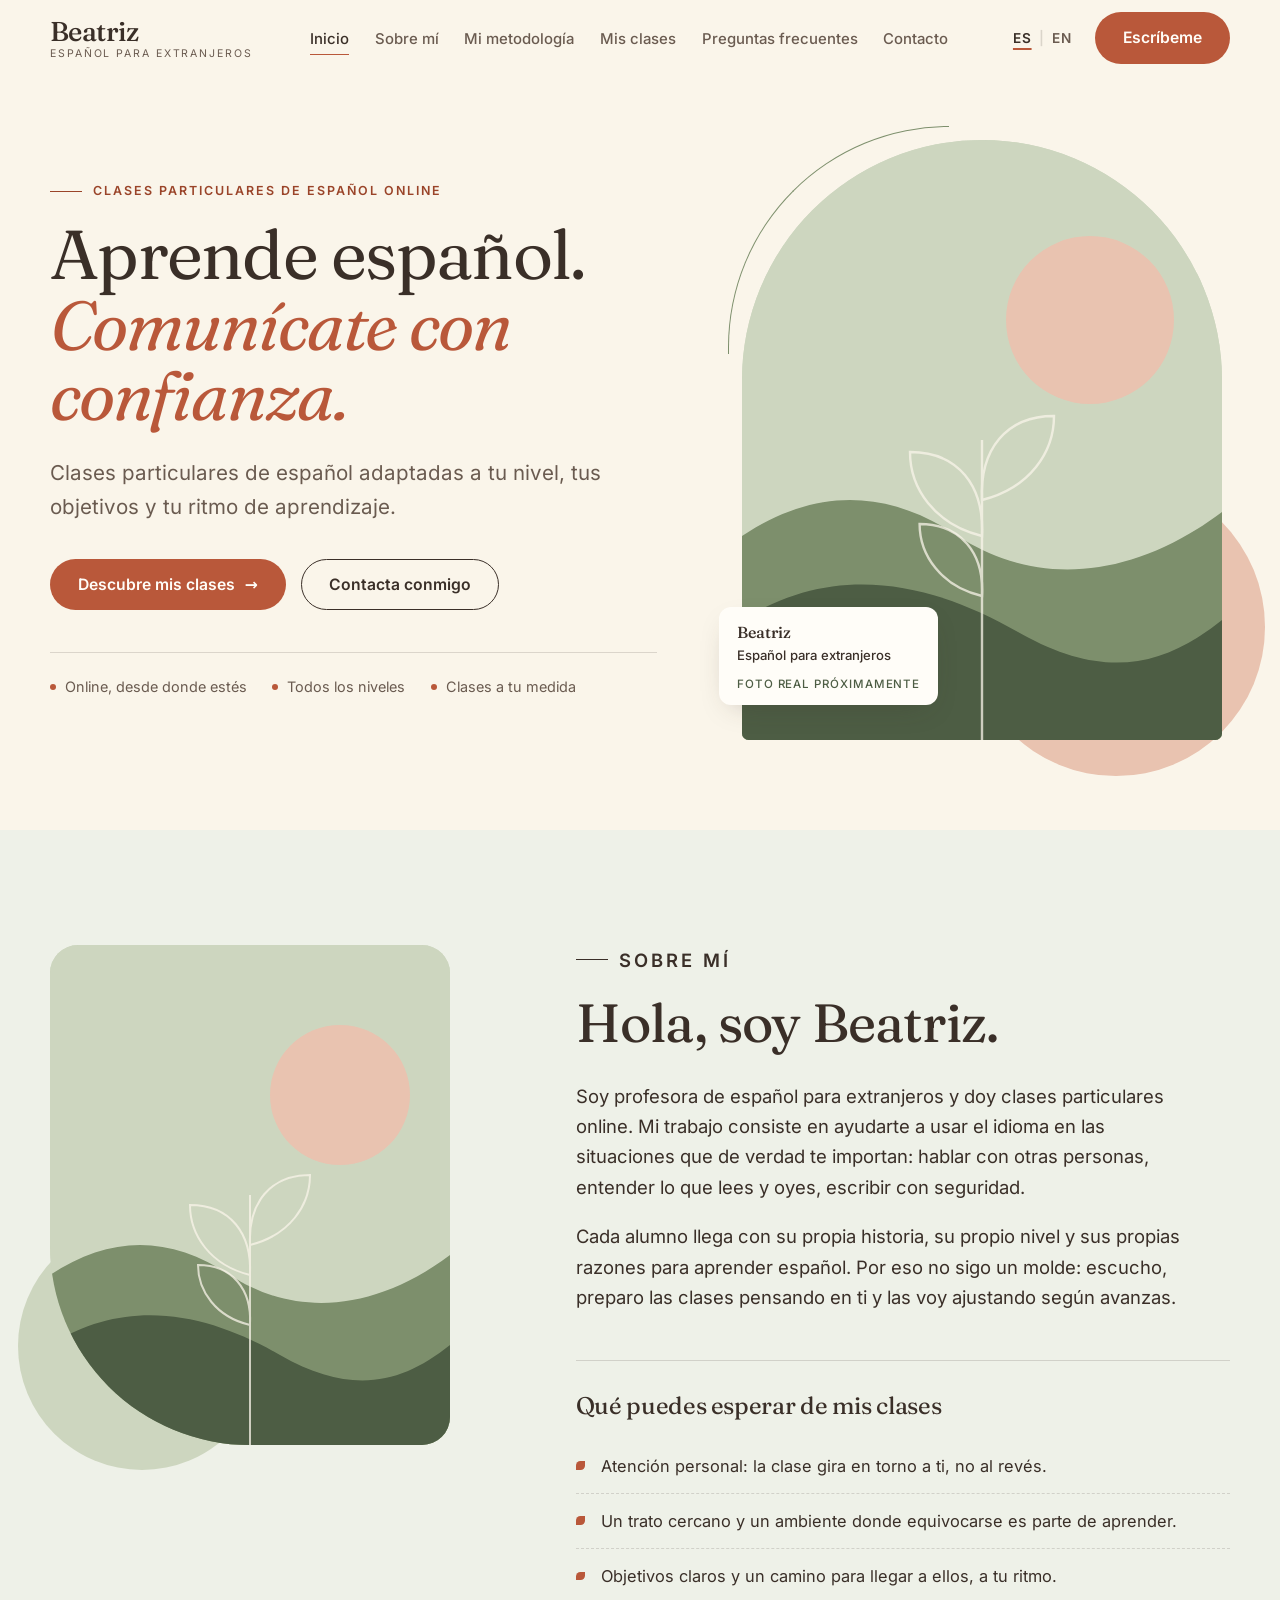
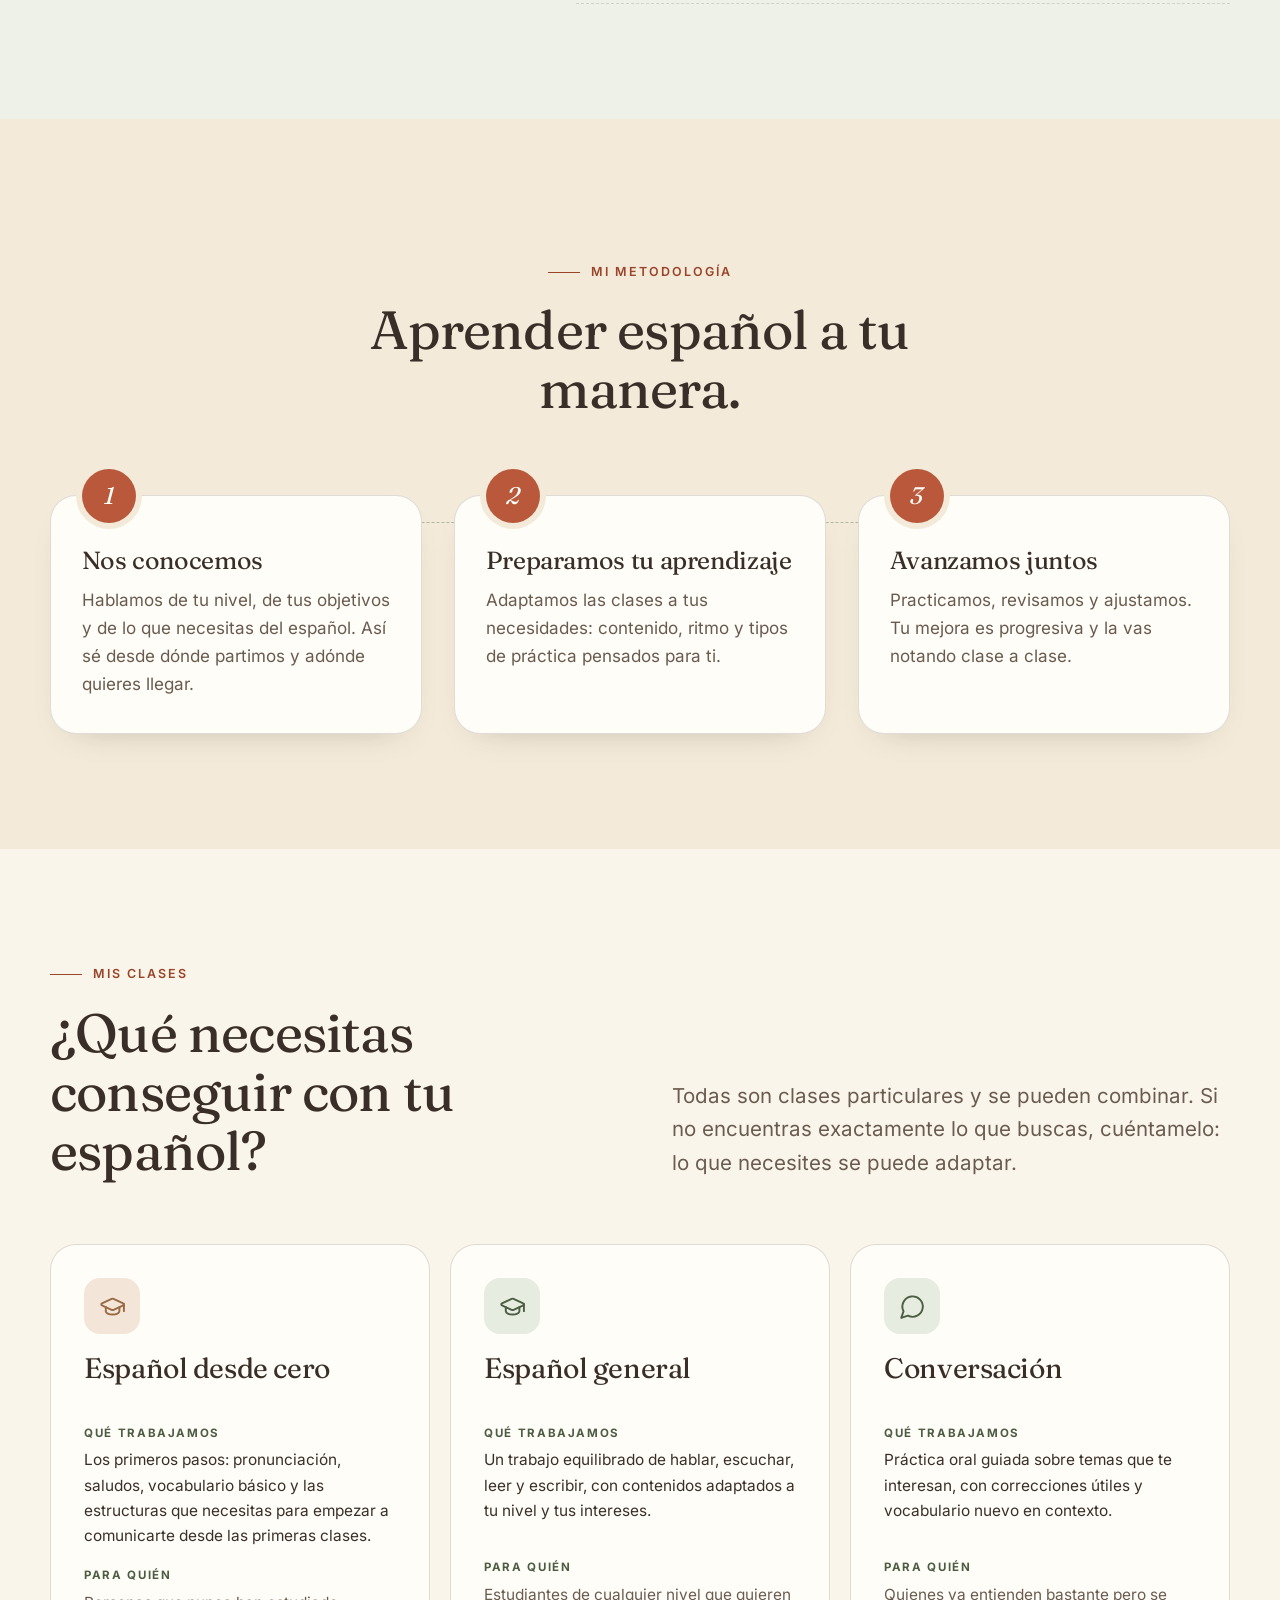
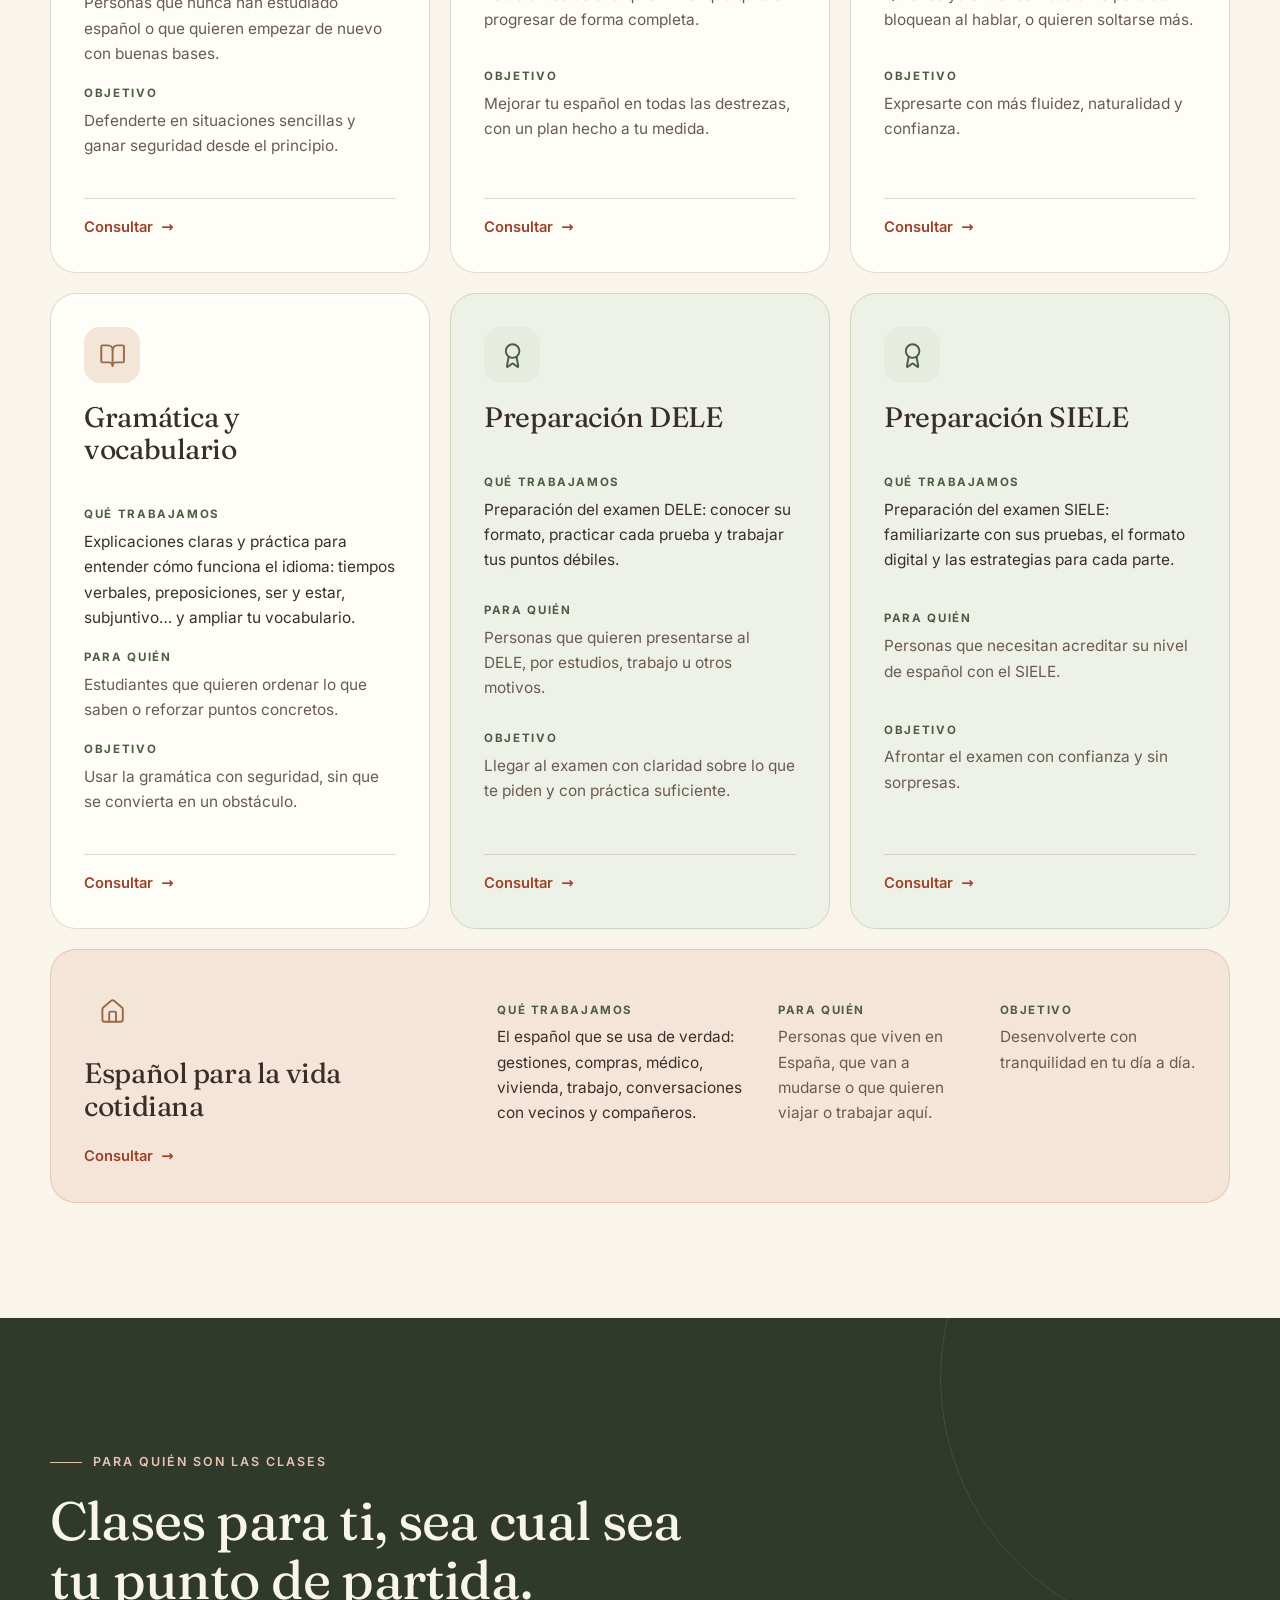
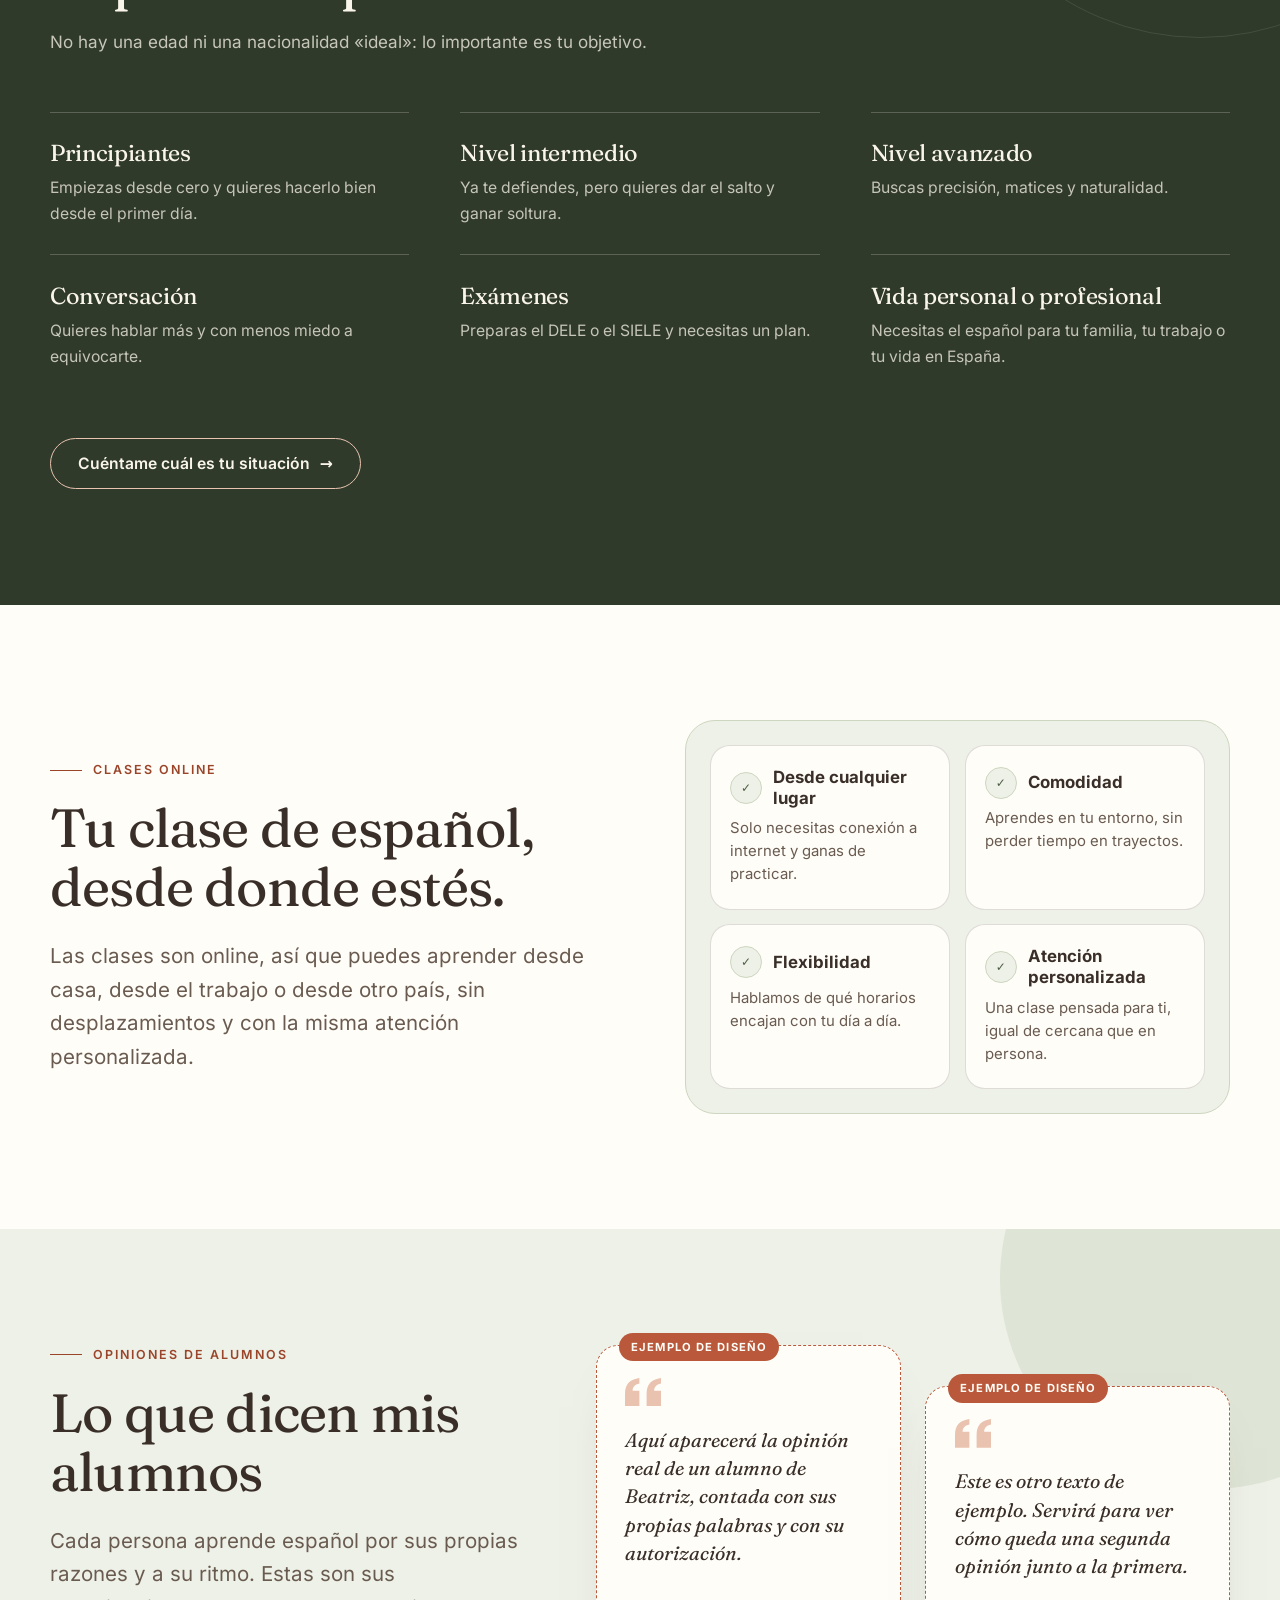
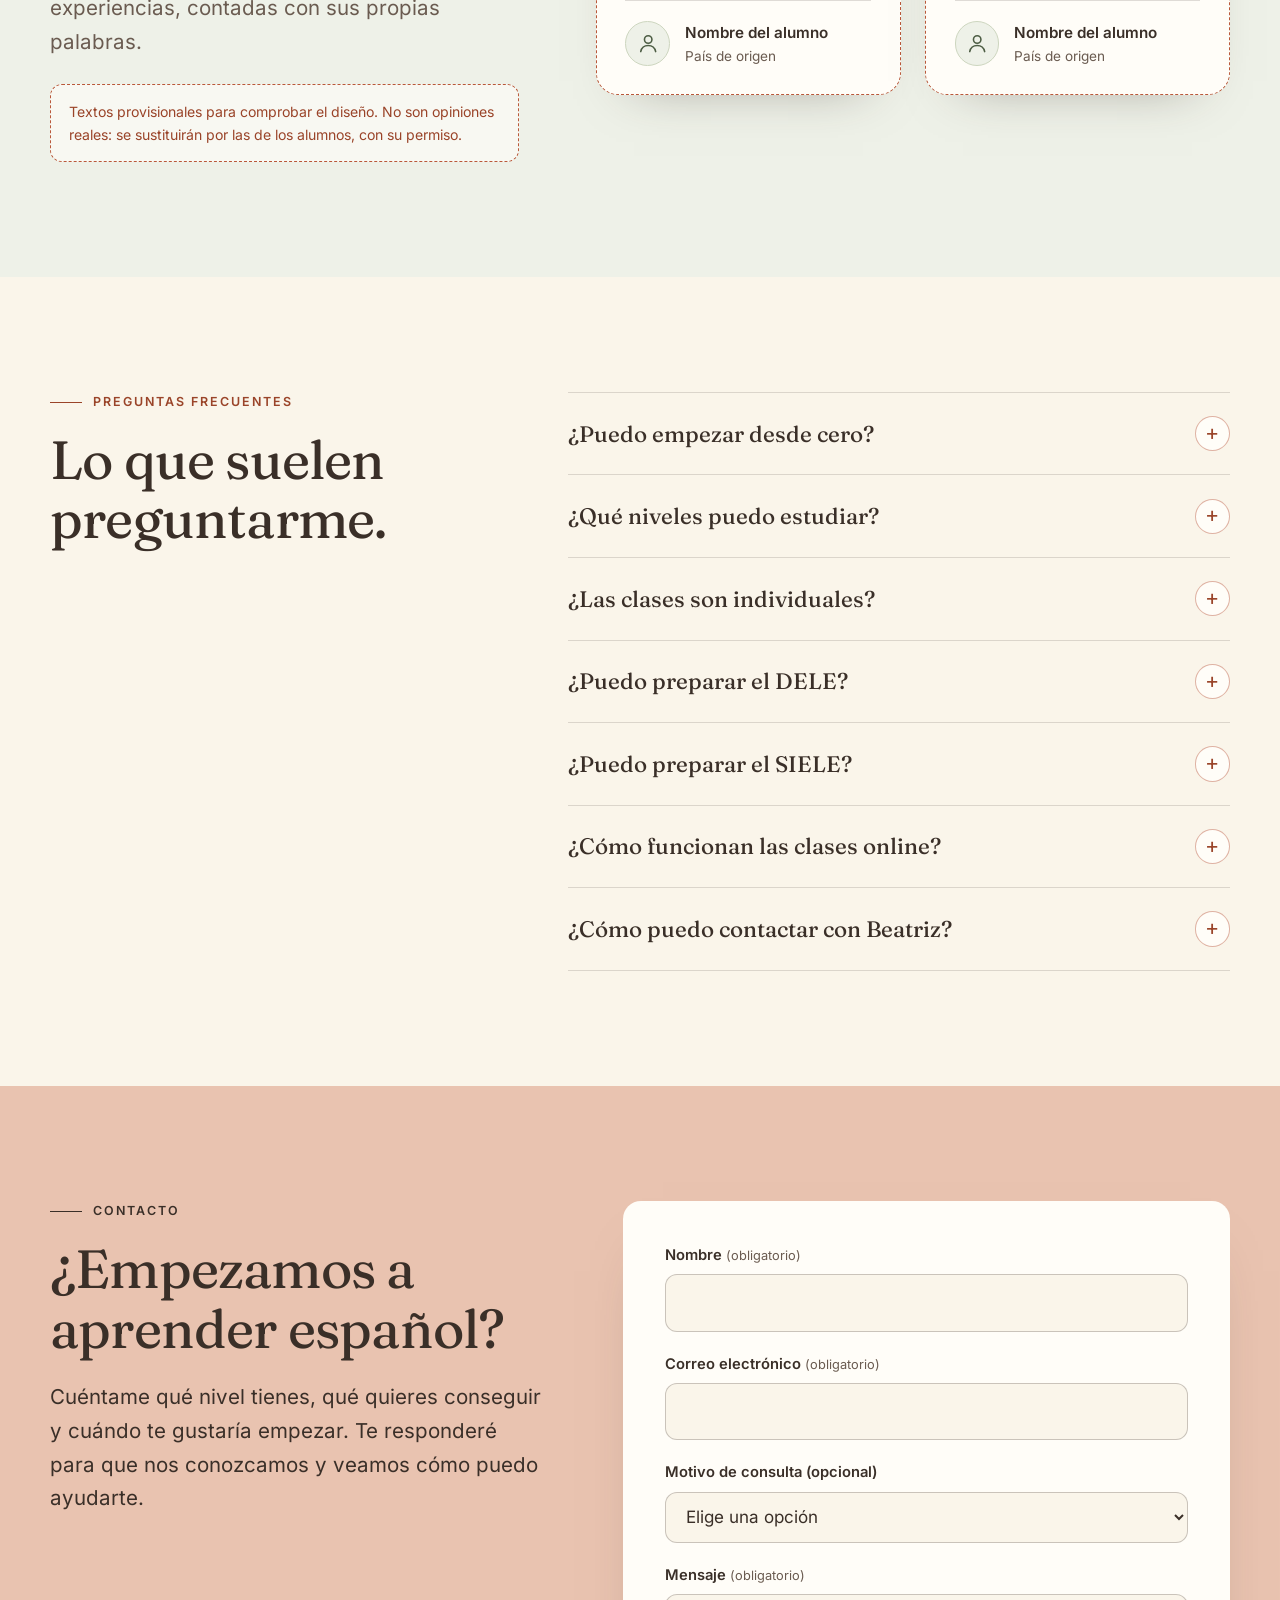
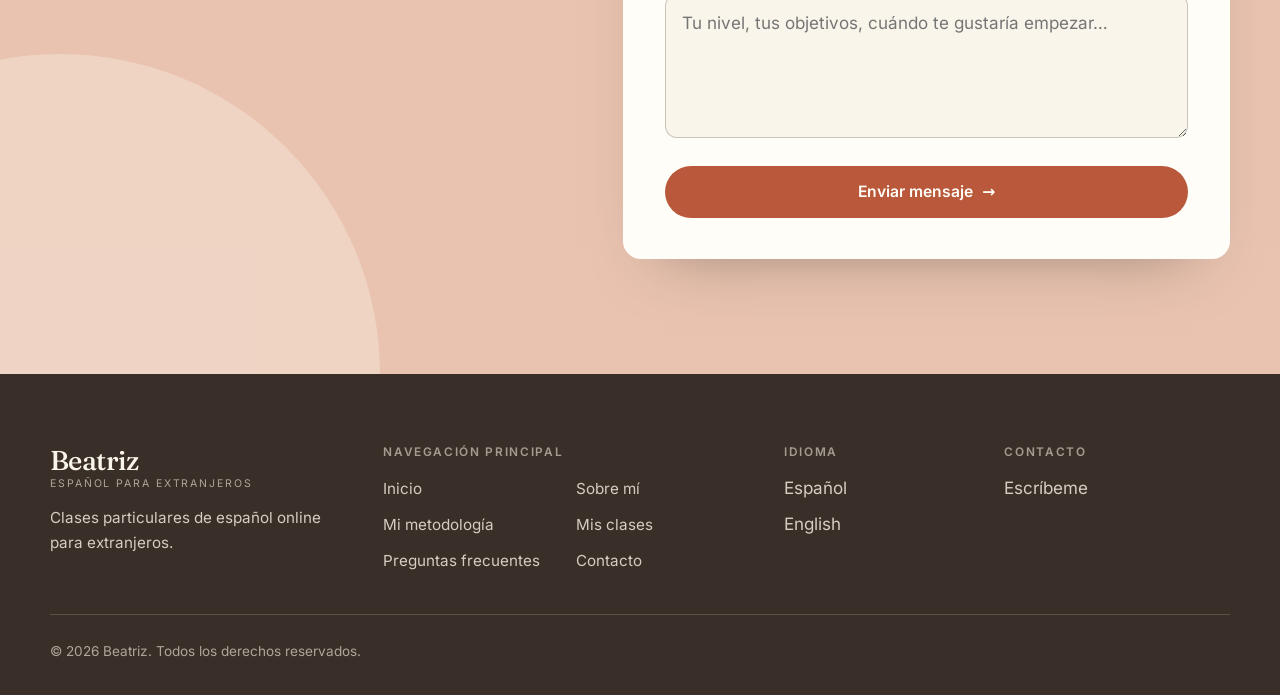
==== commit 55f04f18: "Add files via upload" ====
--- a/es/index.html
+++ b/es/index.html
@@ -10,7 +10,7 @@
 <body><a class="skip" href="#home">Saltar al contenido</a><header class="header" id="top">
   <div class="wrap">
     <a class="brand" href="#home" aria-label="Beatriz — Español para extranjeros"><span class="brand-name">Beatriz</span><span class="brand-tag">Español para extranjeros</span></a>
-    <nav class="nav" id="site-nav" aria-label="Navegación principal"><ul><li><a href="#home" data-nav="home">Inicio</a></li><li><a href="#about" data-nav="about">Sobre mí</a></li><li><a href="#lessons" data-nav="lessons">Mis clases</a></li><li><a href="#method" data-nav="method">Mi metodología</a></li><li><a href="#faq" data-nav="faq">Preguntas frecuentes</a></li><li><a href="#contact" data-nav="contact">Contacto</a></li></ul><a class="btn btn-primary nav-cta" href="#contact">Escríbeme</a></nav>
+    <nav class="nav" id="site-nav" aria-label="Navegación principal"><ul><li><a href="#home" data-nav="home">Inicio</a></li><li><a href="#about" data-nav="about">Sobre mí</a></li><li><a href="#method" data-nav="method">Mi metodología</a></li><li><a href="#lessons" data-nav="lessons">Mis clases</a></li><li><a href="#faq" data-nav="faq">Preguntas frecuentes</a></li><li><a href="#contact" data-nav="contact">Contacto</a></li></ul><a class="btn btn-primary nav-cta" href="#contact">Escríbeme</a></nav>
     <div class="header-tools">
       <div class="lang" role="group" aria-label="Idioma"><a href="../es/index.html" hreflang="es" lang="es" data-lang="es" aria-current="true">ES</a><span aria-hidden="true">|</span><a href="../en/index.html" hreflang="en" lang="en" data-lang="en">EN</a></div>
       <a class="btn btn-primary header-cta" href="#contact">Escríbeme</a>
@@ -56,6 +56,12 @@
     </div>
   </div>
 </section>
+<section class="section method" id="method" aria-labelledby="method-title">
+  <div class="wrap">
+    <div class="method-head reveal"><p class="eyebrow">Mi metodología</p><h2 class="h2" id="method-title">Aprender español a tu manera.</h2></div>
+    <ol class="steps"><li class="step reveal"><span class="step-n" aria-hidden="true">1</span><h3>Nos conocemos</h3><p>Hablamos de tu nivel, de tus objetivos y de lo que necesitas del español. Así sé desde dónde partimos y adónde quieres llegar.</p></li><li class="step reveal"><span class="step-n" aria-hidden="true">2</span><h3>Preparamos tu aprendizaje</h3><p>Adaptamos las clases a tus necesidades: contenido, ritmo y tipos de práctica pensados para ti.</p></li><li class="step reveal"><span class="step-n" aria-hidden="true">3</span><h3>Avanzamos juntos</h3><p>Practicamos, revisamos y ajustamos. Tu mejora es progresiva y la vas notando clase a clase.</p></li></ol>
+  </div>
+</section>
 <section class="section lessons" id="lessons" aria-labelledby="lessons-title">
   <div class="wrap">
     <div class="lessons-head reveal"><div><p class="eyebrow">Mis clases</p><h2 class="h2" id="lessons-title">¿Qué necesitas conseguir con tu español?</h2></div><p class="lead">Todas son clases particulares y se pueden combinar. Si no encuentras exactamente lo que buscas, cuéntamelo: lo que necesites se puede adaptar.</p></div>
@@ -66,7 +72,7 @@
       <div><dt>Para quién</dt><dd class="soft">Personas que nunca han estudiado español o que quieren empezar de nuevo con buenas bases.</dd></div>
       <div><dt>Objetivo</dt><dd class="soft">Defenderte en situaciones sencillas y ganar seguridad desde el principio.</dd></div>
     </dl>
-    <a class="lesson-cta" href="#contact">Contacta conmigo <span class="arrow" aria-hidden="true">→</span></a>
+    <a class="lesson-cta" href="#contact">Consultar <span class="arrow" aria-hidden="true">→</span></a>
   </article><article class="lesson reveal" id="lesson-general">
     <div class="lesson-top"><span class="lesson-ico lesson-ico--sage" aria-hidden="true"><svg viewBox="0 0 24 24" fill="none" stroke="currentColor" stroke-width="1.7" stroke-linecap="round" stroke-linejoin="round"><path d="M21.42 10.922a1 1 0 0 0-.019-1.838L12.83 5.18a2 2 0 0 0-1.66 0L2.6 9.08a1 1 0 0 0 0 1.832l8.57 3.908a2 2 0 0 0 1.66 0z"/><path d="M22 10v6"/><path d="M6 12.5V16a6 3 0 0 0 12 0v-3.5"/></svg></span><h3>Español general</h3></div>
     <dl class="lesson-cols">
@@ -74,7 +80,7 @@
       <div><dt>Para quién</dt><dd class="soft">Estudiantes de cualquier nivel que quieren progresar de forma completa.</dd></div>
       <div><dt>Objetivo</dt><dd class="soft">Mejorar tu español en todas las destrezas, con un plan hecho a tu medida.</dd></div>
     </dl>
-    <a class="lesson-cta" href="#contact">Contacta conmigo <span class="arrow" aria-hidden="true">→</span></a>
+    <a class="lesson-cta" href="#contact">Consultar <span class="arrow" aria-hidden="true">→</span></a>
   </article><article class="lesson reveal" id="lesson-conversation">
     <div class="lesson-top"><span class="lesson-ico lesson-ico--sage" aria-hidden="true"><svg viewBox="0 0 24 24" fill="none" stroke="currentColor" stroke-width="1.7" stroke-linecap="round" stroke-linejoin="round"><path d="M7.9 20A9 9 0 1 0 4 16.1L2 22Z"/></svg></span><h3>Conversación</h3></div>
     <dl class="lesson-cols">
@@ -82,7 +88,7 @@
       <div><dt>Para quién</dt><dd class="soft">Quienes ya entienden bastante pero se bloquean al hablar, o quieren soltarse más.</dd></div>
       <div><dt>Objetivo</dt><dd class="soft">Expresarte con más fluidez, naturalidad y confianza.</dd></div>
     </dl>
-    <a class="lesson-cta" href="#contact">Contacta conmigo <span class="arrow" aria-hidden="true">→</span></a>
+    <a class="lesson-cta" href="#contact">Consultar <span class="arrow" aria-hidden="true">→</span></a>
   </article><article class="lesson reveal" id="lesson-grammar">
     <div class="lesson-top"><span class="lesson-ico lesson-ico--warm" aria-hidden="true"><svg viewBox="0 0 24 24" fill="none" stroke="currentColor" stroke-width="1.7" stroke-linecap="round" stroke-linejoin="round"><path d="M12 7v14"/><path d="M3 18a1 1 0 0 1-1-1V4a1 1 0 0 1 1-1h5a4 4 0 0 1 4 4 4 4 0 0 1 4-4h5a1 1 0 0 1 1 1v13a1 1 0 0 1-1 1h-6a3 3 0 0 0-3 3 3 3 0 0 0-3-3z"/></svg></span><h3>Gramática y vocabulario</h3></div>
     <dl class="lesson-cols">
@@ -90,7 +96,7 @@
       <div><dt>Para quién</dt><dd class="soft">Estudiantes que quieren ordenar lo que saben o reforzar puntos concretos.</dd></div>
       <div><dt>Objetivo</dt><dd class="soft">Usar la gramática con seguridad, sin que se convierta en un obstáculo.</dd></div>
     </dl>
-    <a class="lesson-cta" href="#contact">Contacta conmigo <span class="arrow" aria-hidden="true">→</span></a>
+    <a class="lesson-cta" href="#contact">Consultar <span class="arrow" aria-hidden="true">→</span></a>
   </article><article class="lesson reveal lesson--exam" id="lesson-dele">
     <div class="lesson-top"><span class="lesson-ico lesson-ico--sage" aria-hidden="true"><svg viewBox="0 0 24 24" fill="none" stroke="currentColor" stroke-width="1.7" stroke-linecap="round" stroke-linejoin="round"><path d="m15.477 12.89 1.515 8.526a.5.5 0 0 1-.81.47l-3.58-2.687a1 1 0 0 0-1.197 0l-3.586 2.686a.5.5 0 0 1-.81-.469l1.514-8.526"/><circle cx="12" cy="8" r="6"/></svg></span><h3>Preparación DELE</h3></div>
     <dl class="lesson-cols">
@@ -98,7 +104,7 @@
       <div><dt>Para quién</dt><dd class="soft">Personas que quieren presentarse al DELE, por estudios, trabajo u otros motivos.</dd></div>
       <div><dt>Objetivo</dt><dd class="soft">Llegar al examen con claridad sobre lo que te piden y con práctica suficiente.</dd></div>
     </dl>
-    <a class="lesson-cta" href="#contact">Contacta conmigo <span class="arrow" aria-hidden="true">→</span></a>
+    <a class="lesson-cta" href="#contact">Consultar <span class="arrow" aria-hidden="true">→</span></a>
   </article><article class="lesson reveal lesson--exam" id="lesson-siele">
     <div class="lesson-top"><span class="lesson-ico lesson-ico--sage" aria-hidden="true"><svg viewBox="0 0 24 24" fill="none" stroke="currentColor" stroke-width="1.7" stroke-linecap="round" stroke-linejoin="round"><path d="m15.477 12.89 1.515 8.526a.5.5 0 0 1-.81.47l-3.58-2.687a1 1 0 0 0-1.197 0l-3.586 2.686a.5.5 0 0 1-.81-.469l1.514-8.526"/><circle cx="12" cy="8" r="6"/></svg></span><h3>Preparación SIELE</h3></div>
     <dl class="lesson-cols">
@@ -106,7 +112,7 @@
       <div><dt>Para quién</dt><dd class="soft">Personas que necesitan acreditar su nivel de español con el SIELE.</dd></div>
       <div><dt>Objetivo</dt><dd class="soft">Afrontar el examen con confianza y sin sorpresas.</dd></div>
     </dl>
-    <a class="lesson-cta" href="#contact">Contacta conmigo <span class="arrow" aria-hidden="true">→</span></a>
+    <a class="lesson-cta" href="#contact">Consultar <span class="arrow" aria-hidden="true">→</span></a>
   </article><article class="lesson reveal lesson--wide" id="lesson-daily">
     <div class="lesson-top"><span class="lesson-ico lesson-ico--warm" aria-hidden="true"><svg viewBox="0 0 24 24" fill="none" stroke="currentColor" stroke-width="1.7" stroke-linecap="round" stroke-linejoin="round"><path d="M15 21v-8a1 1 0 0 0-1-1h-4a1 1 0 0 0-1 1v8"/><path d="M3 10a2 2 0 0 1 .709-1.528l7-5.999a2 2 0 0 1 2.582 0l7 5.999A2 2 0 0 1 21 10v9a2 2 0 0 1-2 2H5a2 2 0 0 1-2-2z"/></svg></span><h3>Español para la vida cotidiana</h3></div>
     <dl class="lesson-cols">
@@ -114,7 +120,7 @@
       <div><dt>Para quién</dt><dd class="soft">Personas que viven en España, que van a mudarse o que quieren viajar o trabajar aquí.</dd></div>
       <div><dt>Objetivo</dt><dd class="soft">Desenvolverte con tranquilidad en tu día a día.</dd></div>
     </dl>
-    <a class="lesson-cta" href="#contact">Contacta conmigo <span class="arrow" aria-hidden="true">→</span></a>
+    <a class="lesson-cta" href="#contact">Consultar <span class="arrow" aria-hidden="true">→</span></a>
   </article></div>
   </div>
 </section>
@@ -125,16 +131,10 @@
     <p class="audience-more reveal"><a class="btn audience-cta" href="#contact">Cuéntame cuál es tu situación <span class="arrow" aria-hidden="true">→</span></a></p>
   </div>
 </section>
-<section class="section method" id="method" aria-labelledby="method-title">
-  <div class="wrap">
-    <div class="method-head reveal"><p class="eyebrow">Mi metodología</p><h2 class="h2" id="method-title">Aprender español a tu manera.</h2></div>
-    <ol class="steps"><li class="step reveal"><span class="step-n" aria-hidden="true">1</span><h3>Nos conocemos</h3><p>Hablamos de tu nivel, de tus objetivos y de lo que necesitas del español. Así sé desde dónde partimos y adónde quieres llegar.</p></li><li class="step reveal"><span class="step-n" aria-hidden="true">2</span><h3>Preparamos tu aprendizaje</h3><p>Adaptamos las clases a tus necesidades: contenido, ritmo y tipos de práctica pensados para ti.</p></li><li class="step reveal"><span class="step-n" aria-hidden="true">3</span><h3>Avanzamos juntos</h3><p>Practicamos, revisamos y ajustamos. Tu mejora es progresiva y la vas notando clase a clase.</p></li></ol>
-  </div>
-</section>
 <section class="section online" aria-labelledby="online-title">
   <div class="wrap online-grid">
     <div class="reveal"><p class="eyebrow">Clases online</p><h2 class="h2" id="online-title">Tu clase de español, desde donde estés.</h2><p class="lead">Las clases son online, así que puedes aprender desde casa, desde el trabajo o desde otro país, sin desplazamientos y con la misma atención personalizada.</p></div>
-    <ul class="online-list"><li class="reveal"><span class="dot" aria-hidden="true">✓</span><h3>Desde cualquier lugar</h3><p>Solo necesitas conexión a internet y ganas de practicar.</p></li><li class="reveal"><span class="dot" aria-hidden="true">✓</span><h3>Comodidad</h3><p>Aprendes en tu entorno, sin perder tiempo en trayectos.</p></li><li class="reveal"><span class="dot" aria-hidden="true">✓</span><h3>Flexibilidad</h3><p>Hablamos de qué horarios encajan con tu día a día.</p></li><li class="reveal"><span class="dot" aria-hidden="true">✓</span><h3>Atención personalizada</h3><p>Una clase pensada para ti, igual de cercana que en persona.</p></li></ul>
+    <ul class="online-list"><li class="reveal"><div class="online-h"><span class="dot" aria-hidden="true">✓</span><h3>Desde cualquier lugar</h3></div><p>Solo necesitas conexión a internet y ganas de practicar.</p></li><li class="reveal"><div class="online-h"><span class="dot" aria-hidden="true">✓</span><h3>Comodidad</h3></div><p>Aprendes en tu entorno, sin perder tiempo en trayectos.</p></li><li class="reveal"><div class="online-h"><span class="dot" aria-hidden="true">✓</span><h3>Flexibilidad</h3></div><p>Hablamos de qué horarios encajan con tu día a día.</p></li><li class="reveal"><div class="online-h"><span class="dot" aria-hidden="true">✓</span><h3>Atención personalizada</h3></div><p>Una clase pensada para ti, igual de cercana que en persona.</p></li></ul>
   </div>
 </section>
 <section class="section testimonials" id="testimonials" aria-labelledby="testi-title">
@@ -181,7 +181,7 @@
 </section></main><footer class="footer"><div class="wrap">
     <div class="footer-top">
       <div><div class="brand"><span class="brand-name">Beatriz</span><span class="brand-tag">Español para extranjeros</span></div><p class="footer-text">Clases particulares de español online para extranjeros.</p></div>
-      <nav class="footer-col" aria-label="Pie de página"><h3>Navegación principal</h3><ul><li><a href="../es/index.html#home">Inicio</a></li><li><a href="../es/index.html#about">Sobre mí</a></li><li><a href="../es/index.html#lessons">Mis clases</a></li><li><a href="../es/index.html#method">Mi metodología</a></li><li><a href="../es/index.html#faq">Preguntas frecuentes</a></li><li><a href="../es/index.html#contact">Contacto</a></li></ul></nav>
+      <nav class="footer-col" aria-label="Pie de página"><h3>Navegación principal</h3><ul><li><a href="../es/index.html#home">Inicio</a></li><li><a href="../es/index.html#about">Sobre mí</a></li><li><a href="../es/index.html#method">Mi metodología</a></li><li><a href="../es/index.html#lessons">Mis clases</a></li><li><a href="../es/index.html#faq">Preguntas frecuentes</a></li><li><a href="../es/index.html#contact">Contacto</a></li></ul></nav>
       <div class="footer-col"><h3>Idioma</h3><ul><li><a href="../es/index.html" hreflang="es" lang="es" data-lang="es">Español</a></li><li><a href="../en/index.html" hreflang="en" lang="en" data-lang="en">English</a></li></ul></div>
       <div class="footer-col"><h3>Contacto</h3><ul><li><a href="../es/index.html#contact">Escríbeme</a></li></ul></div>
     </div>
--- a/styles.css
+++ b/styles.css
@@ -210,8 +210,9 @@
 .online-grid .lead{margin-top:1.4rem}
 .online-list{display:grid;grid-template-columns:1fr 1fr;gap:.9rem;background:var(--sage-50);border:1px solid var(--sage-200);border-radius:30px;padding:clamp(1rem,2vw,1.5rem)}
 .online-list li{background:var(--white);border:1px solid var(--line);border-radius:20px;padding:1.3rem 1.2rem 1.4rem;display:flex;flex-direction:column;gap:.35rem}
-.online-list .dot{width:2rem;height:2rem;border-radius:50%;background:var(--sage-50);border:1px solid var(--sage-200);display:grid;place-items:center;color:var(--sage-700);font-size:.75rem;font-weight:700;margin-bottom:.6rem}
-.online-list h3{font-size:1.1rem;font-family:var(--sans);font-weight:600;letter-spacing:0;line-height:1.25}
+.online-h{display:flex;align-items:center;gap:.7rem;margin-bottom:.2rem}
+.online-list .dot{flex:none;width:2rem;height:2rem;border-radius:50%;background:var(--sage-50);border:1px solid var(--sage-200);display:grid;place-items:center;color:var(--sage-700);font-size:.75rem;font-weight:700}
+.online-list h3{font-size:1.05rem;font-family:var(--sans);font-weight:700;letter-spacing:0;line-height:1.25}
 .online-list p{color:var(--ink-soft);font-size:.93rem;line-height:1.55}
 @media (max-width:480px){.online-list{grid-template-columns:1fr}}
 @media (max-width:860px){.online-grid{grid-template-columns:1fr}}
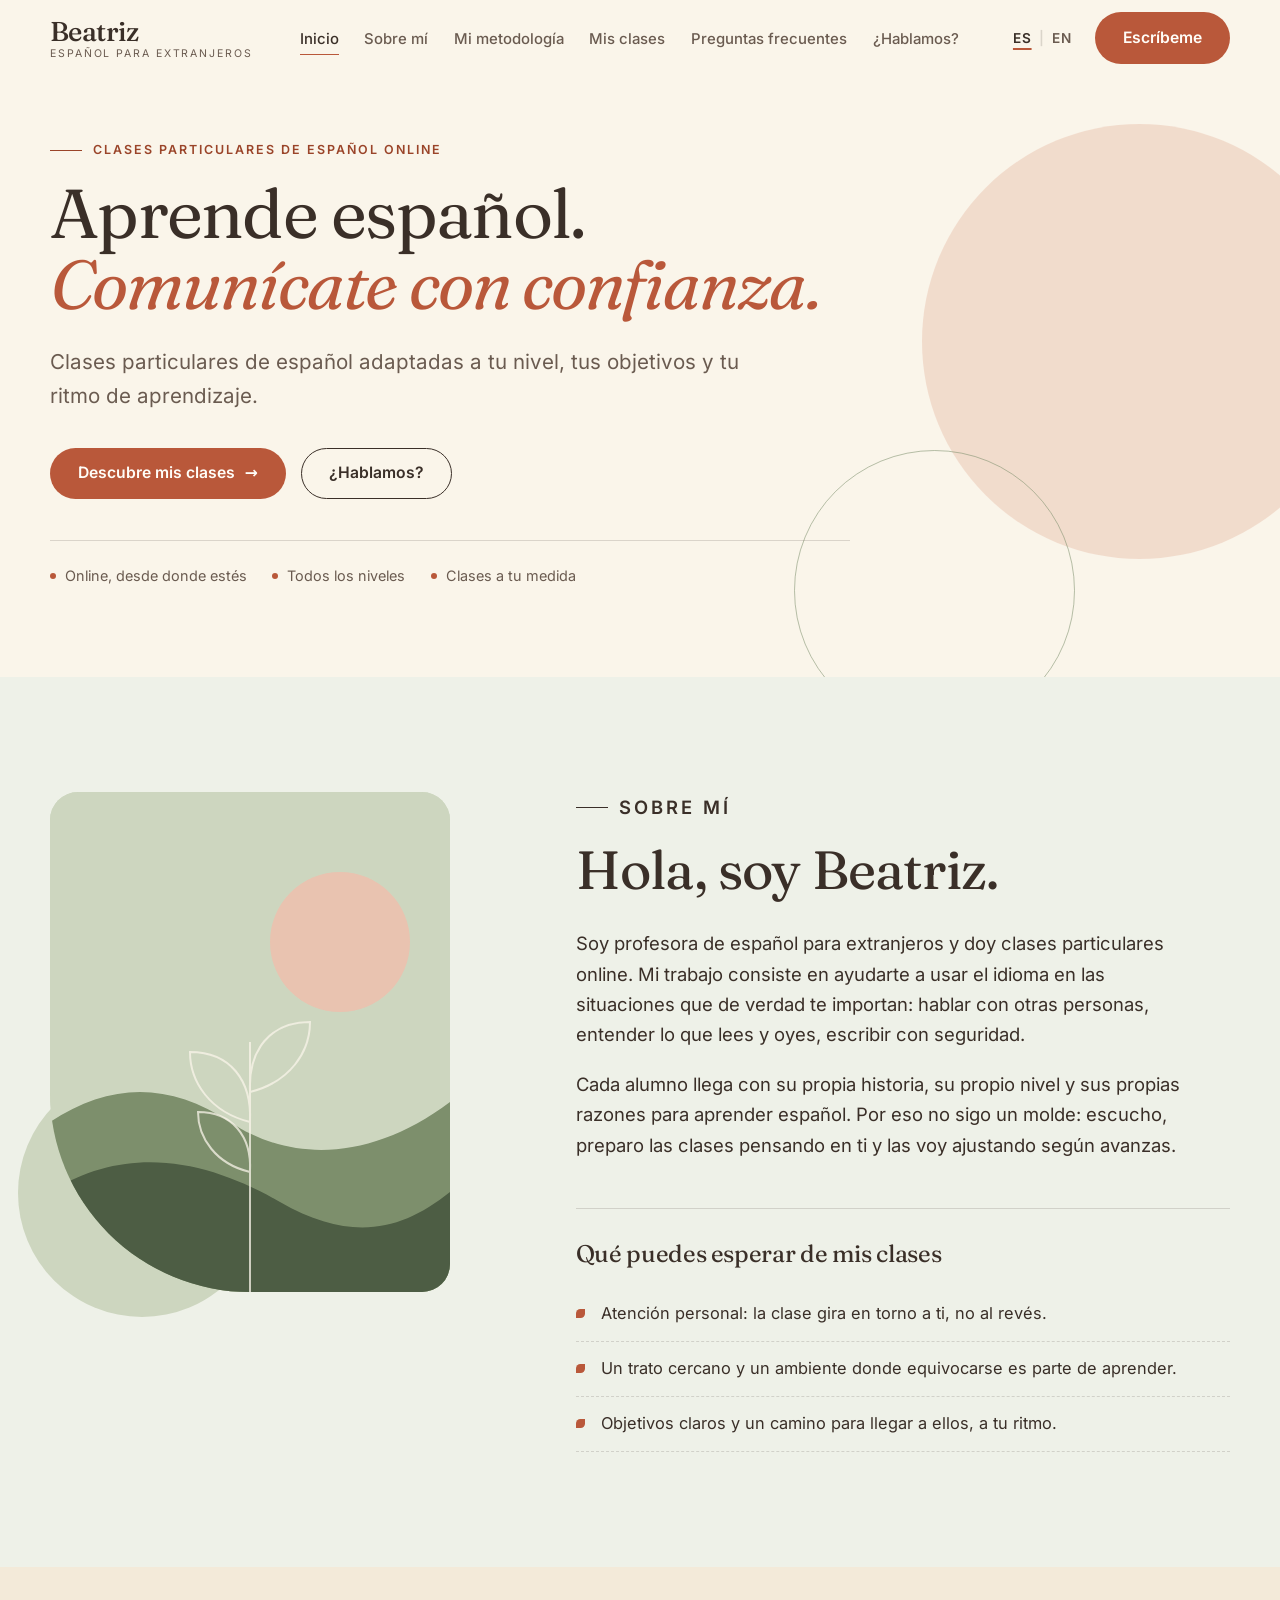
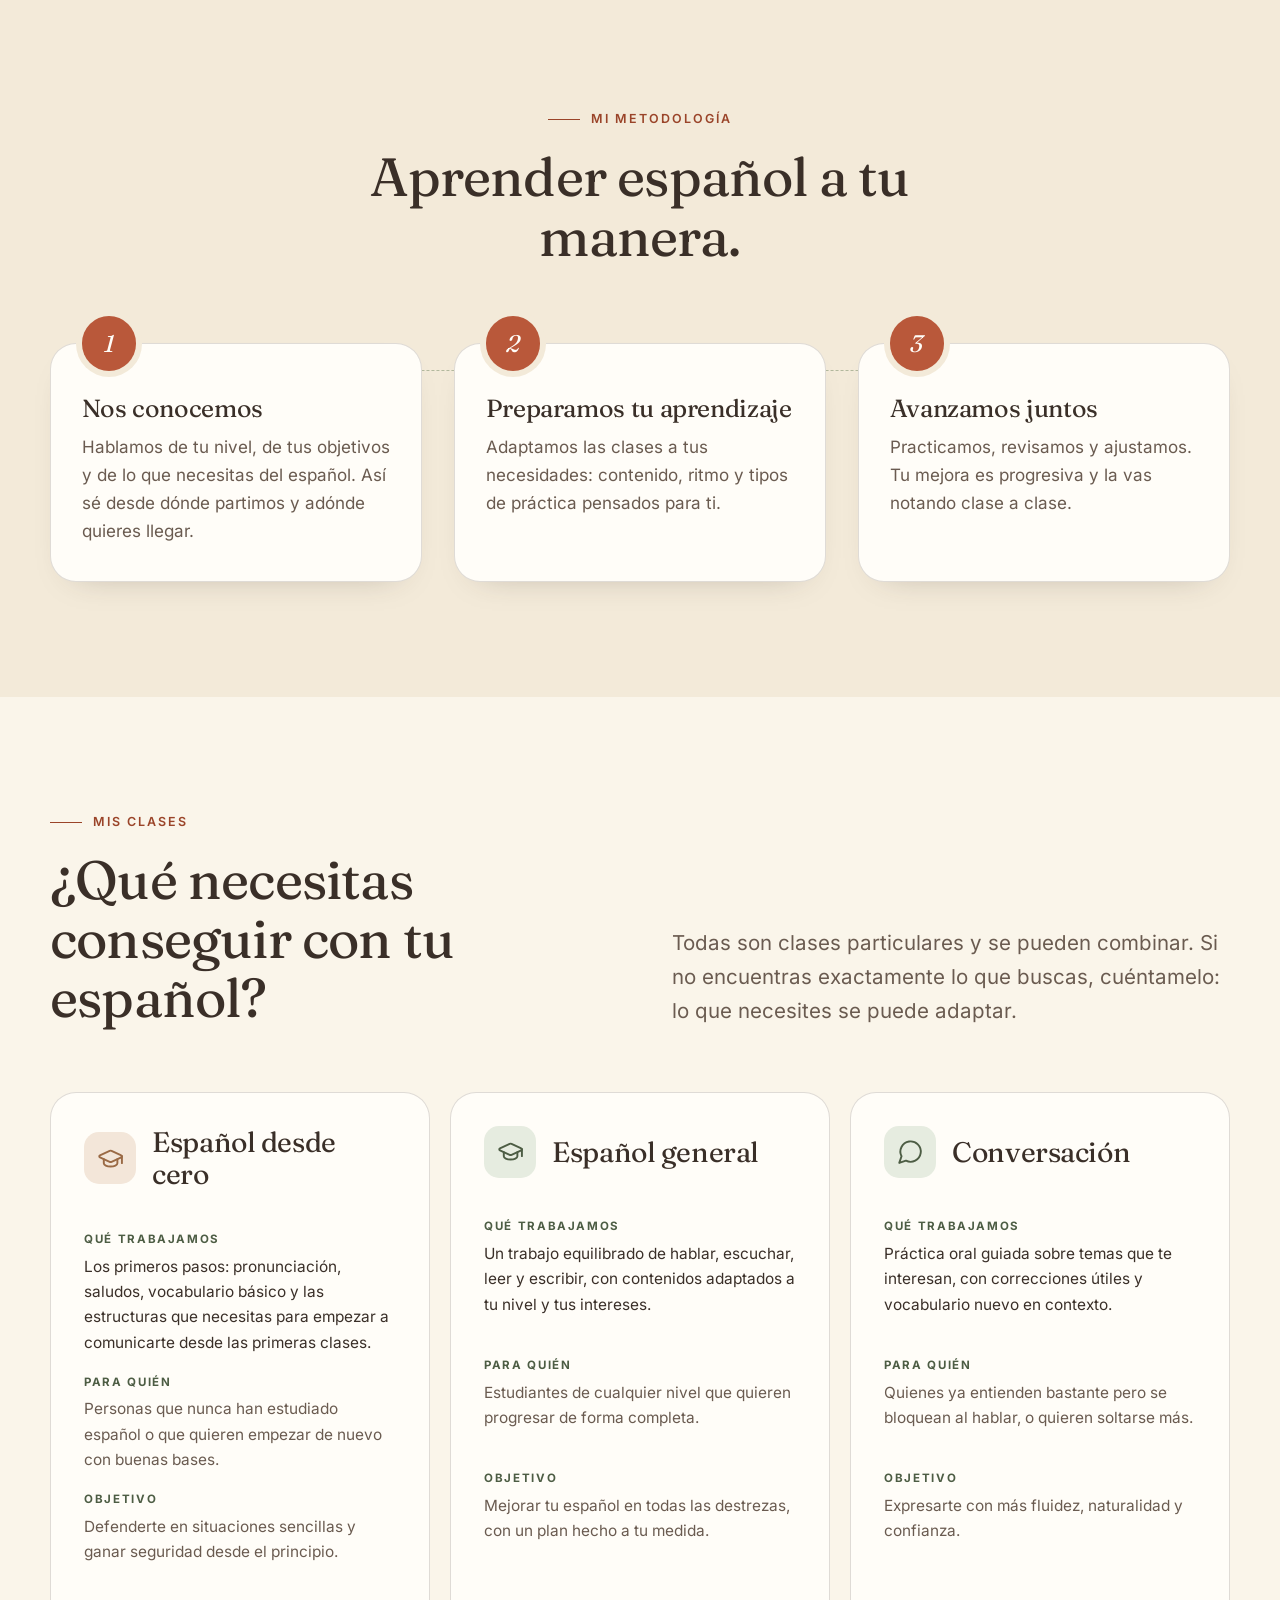
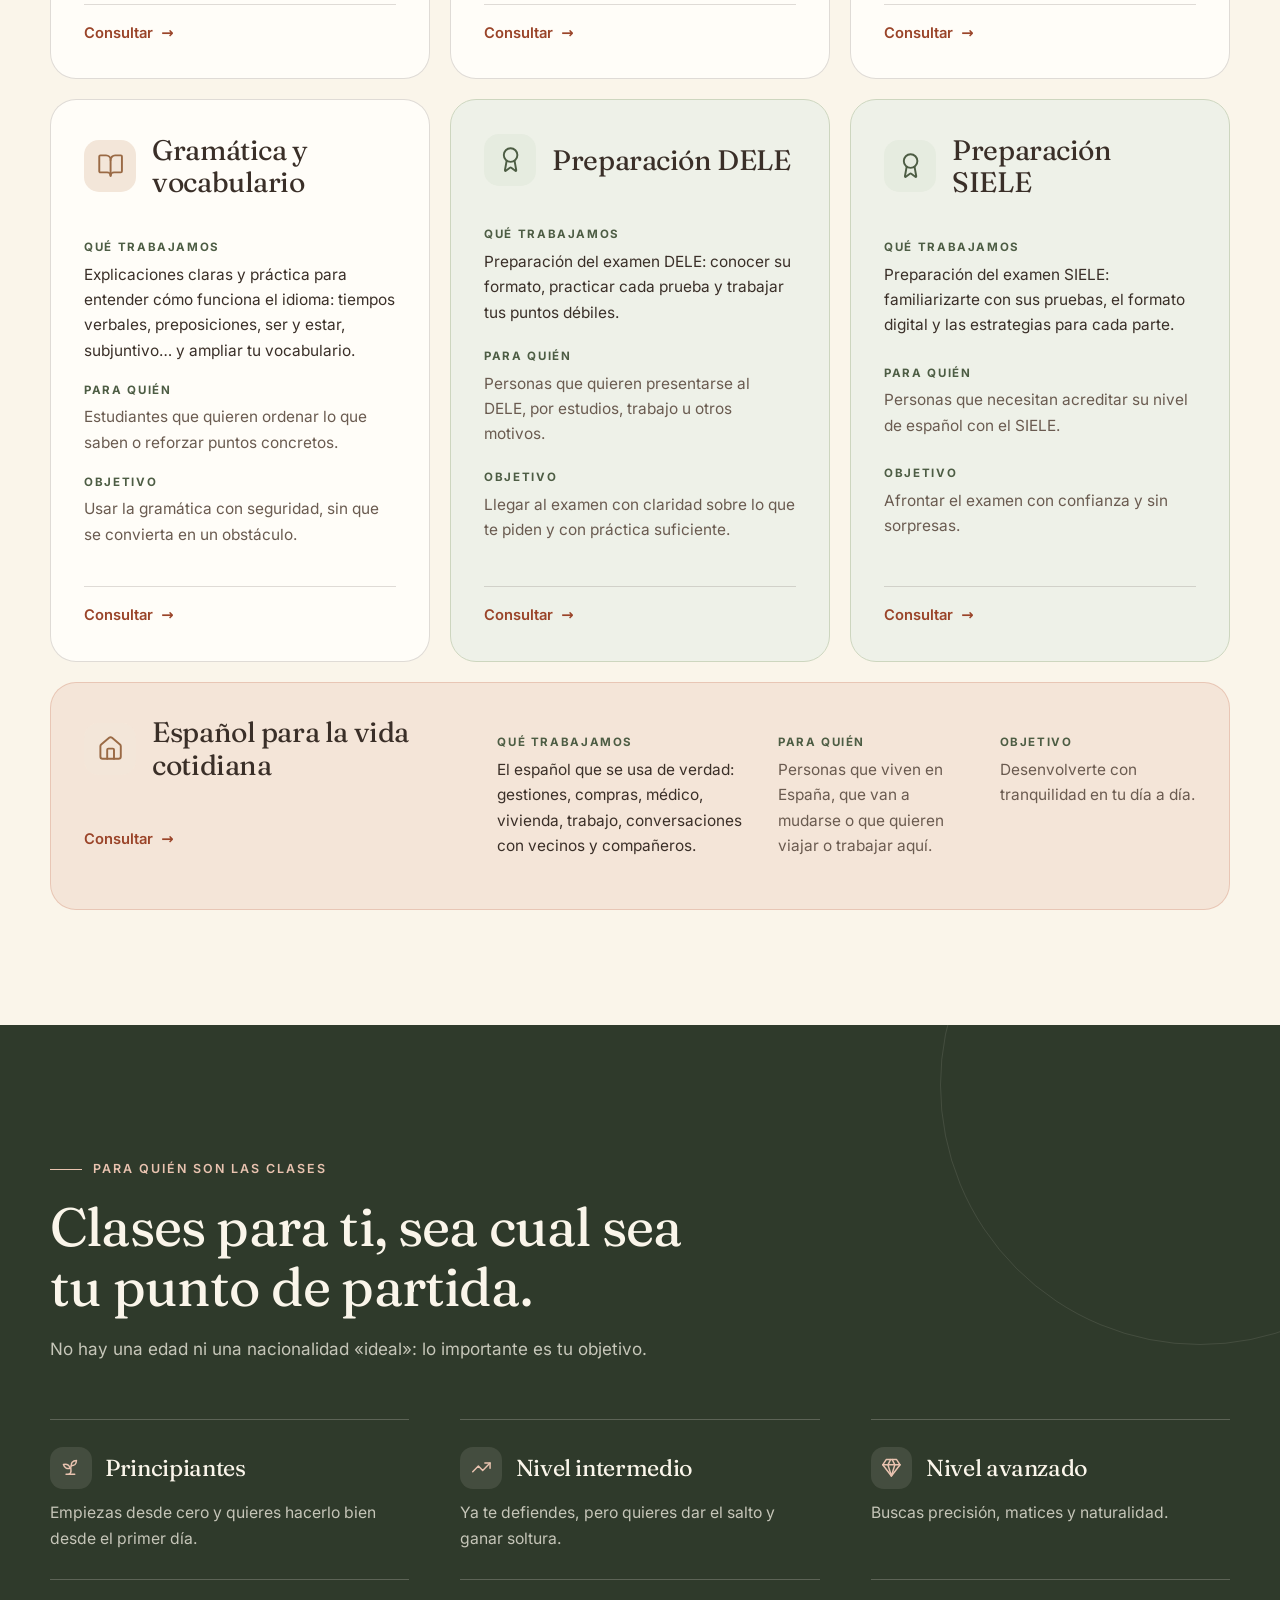
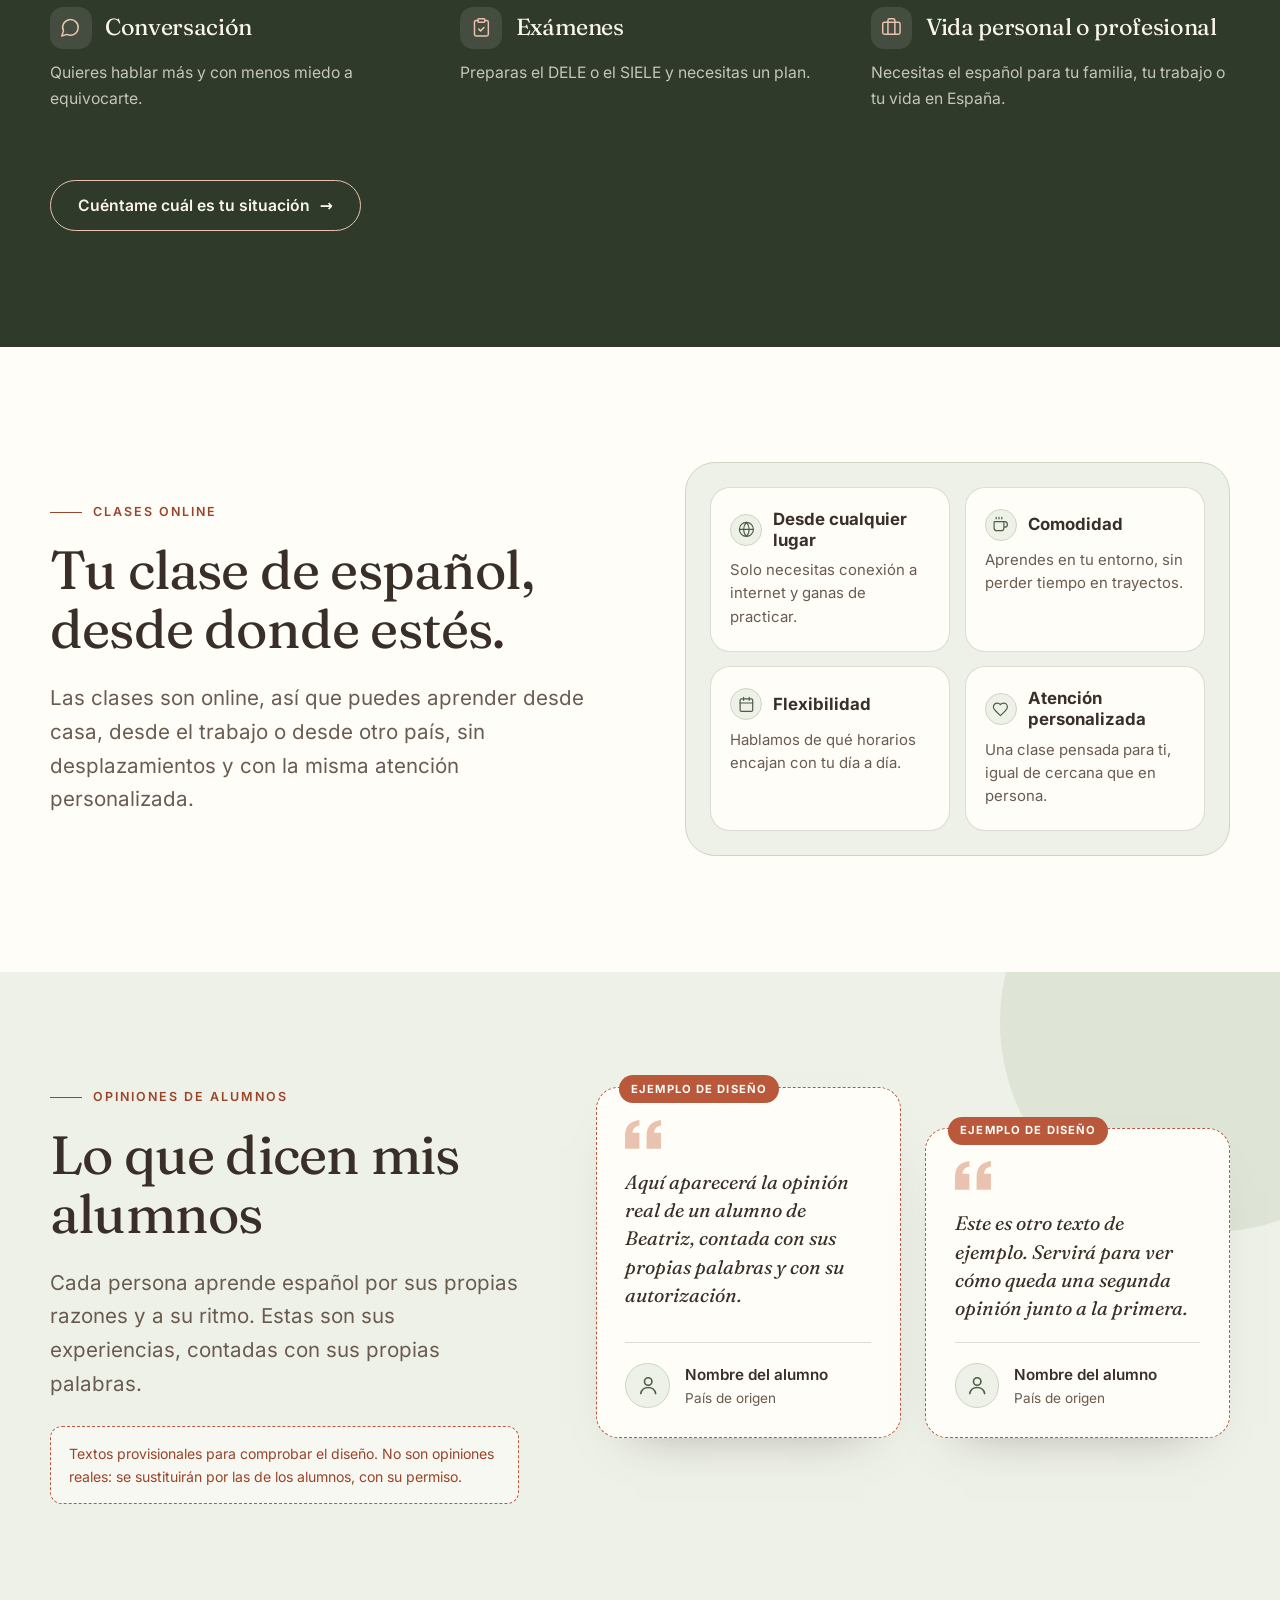
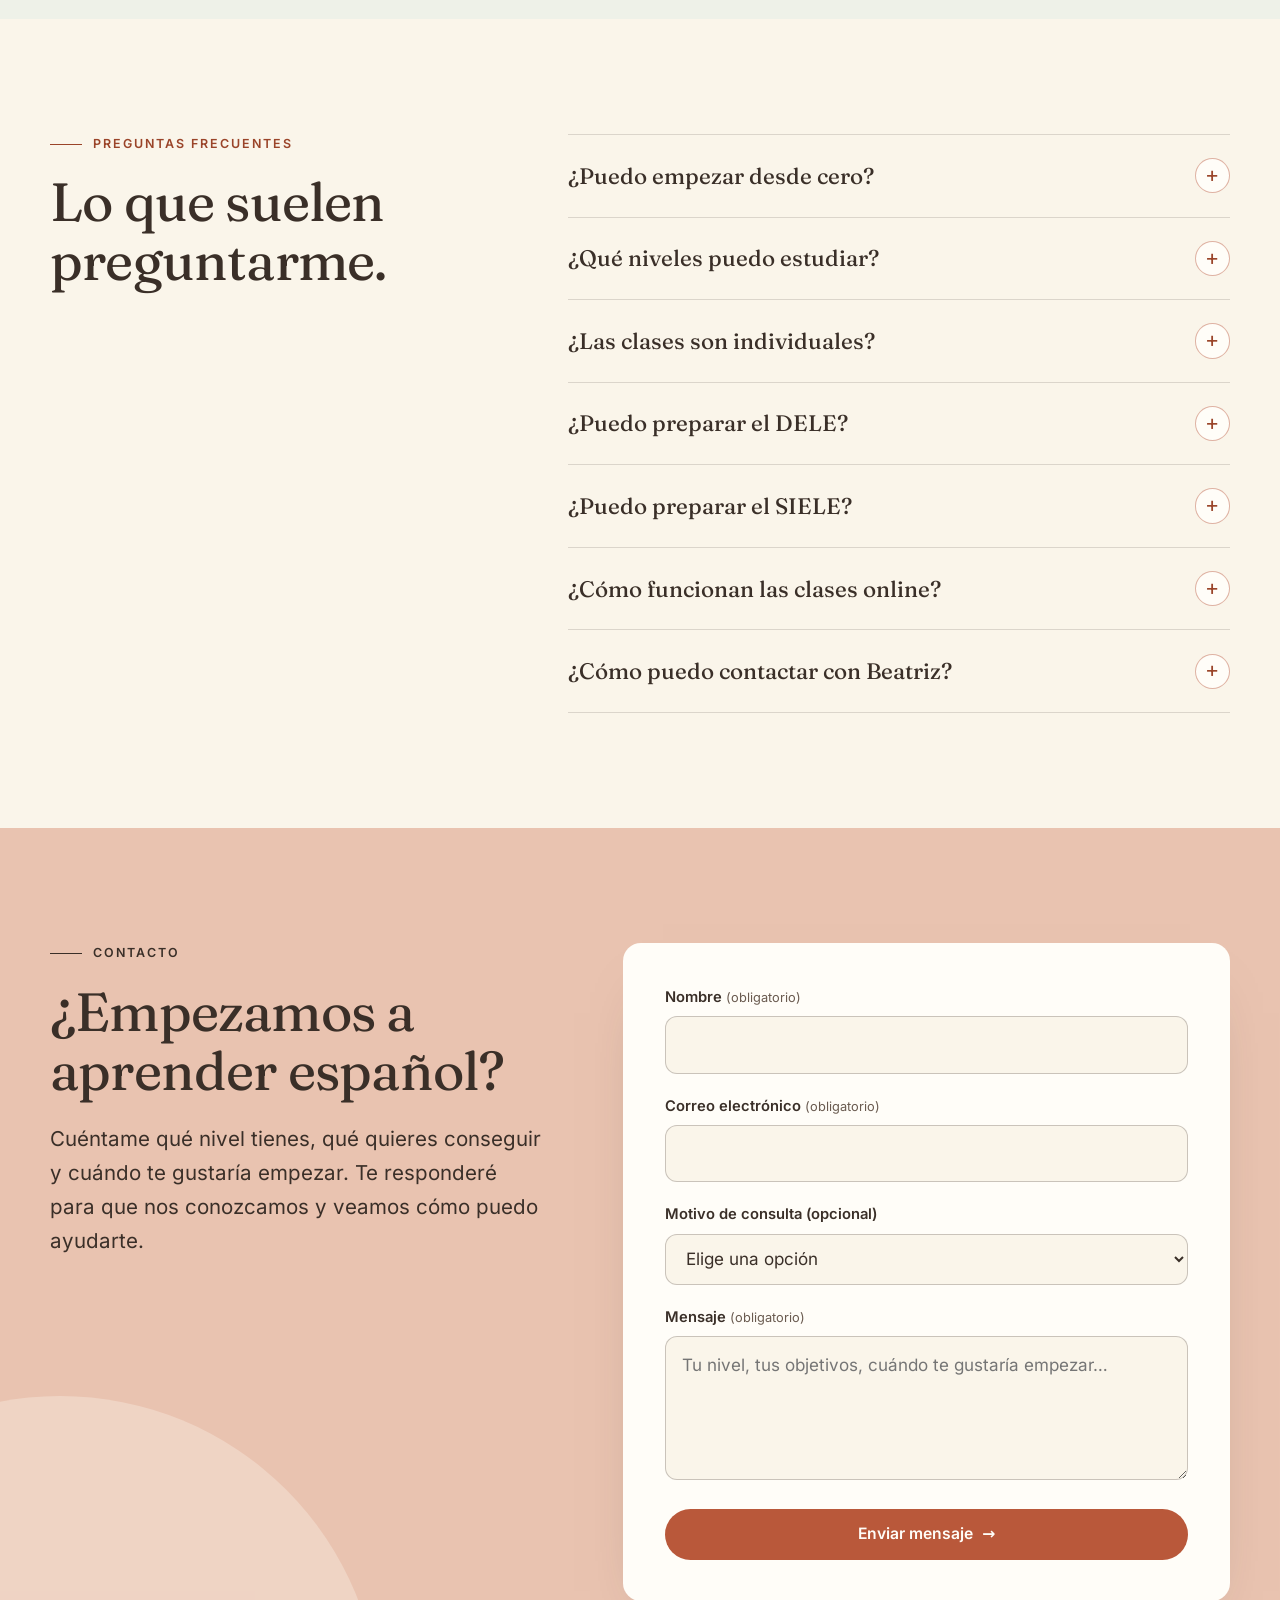
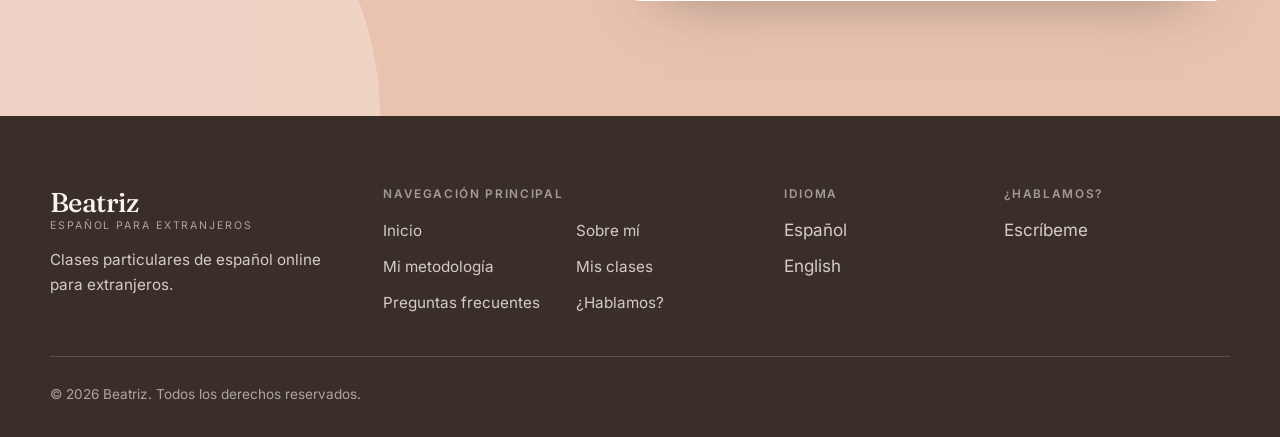
==== commit b1e4b9a9: "Add files via upload" ====
--- a/es/index.html
+++ b/es/index.html
@@ -10,7 +10,7 @@
 <body><a class="skip" href="#home">Saltar al contenido</a><header class="header" id="top">
   <div class="wrap">
     <a class="brand" href="#home" aria-label="Beatriz — Español para extranjeros"><span class="brand-name">Beatriz</span><span class="brand-tag">Español para extranjeros</span></a>
-    <nav class="nav" id="site-nav" aria-label="Navegación principal"><ul><li><a href="#home" data-nav="home">Inicio</a></li><li><a href="#about" data-nav="about">Sobre mí</a></li><li><a href="#method" data-nav="method">Mi metodología</a></li><li><a href="#lessons" data-nav="lessons">Mis clases</a></li><li><a href="#faq" data-nav="faq">Preguntas frecuentes</a></li><li><a href="#contact" data-nav="contact">Contacto</a></li></ul><a class="btn btn-primary nav-cta" href="#contact">Escríbeme</a></nav>
+    <nav class="nav" id="site-nav" aria-label="Navegación principal"><ul><li><a href="#home" data-nav="home">Inicio</a></li><li><a href="#about" data-nav="about">Sobre mí</a></li><li><a href="#method" data-nav="method">Mi metodología</a></li><li><a href="#lessons" data-nav="lessons">Mis clases</a></li><li><a href="#faq" data-nav="faq">Preguntas frecuentes</a></li><li><a href="#contact" data-nav="contact">¿Hablamos?</a></li></ul><a class="btn btn-primary nav-cta" href="#contact">Escríbeme</a></nav>
     <div class="header-tools">
       <div class="lang" role="group" aria-label="Idioma"><a href="../es/index.html" hreflang="es" lang="es" data-lang="es" aria-current="true">ES</a><span aria-hidden="true">|</span><a href="../en/index.html" hreflang="en" lang="en" data-lang="en">EN</a></div>
       <a class="btn btn-primary header-cta" href="#contact">Escríbeme</a>
@@ -25,17 +25,10 @@
       <p class="lead">Clases particulares de español adaptadas a tu nivel, tus objetivos y tu ritmo de aprendizaje.</p>
       <div class="hero-actions">
         <a class="btn btn-primary" href="#lessons">Descubre mis clases <span class="arrow" aria-hidden="true">→</span></a>
-        <a class="btn btn-ghost" href="#contact">Contacta conmigo</a>
+        <a class="btn btn-ghost" href="#contact">¿Hablamos?</a>
       </div>
       <ul class="hero-facts"><li>Online, desde donde estés</li><li>Todos los niveles</li><li>Clases a tu medida</li></ul>
     </div>
-    <div class="portrait reveal"><div class="portrait-frame"><svg viewBox="0 0 400 500" preserveAspectRatio="xMidYMid slice" role="img" aria-label="" aria-hidden="true">
-  <rect width="400" height="500" fill="#cdd6bf"/>
-  <circle cx="290" cy="150" r="70" fill="#e9c3b0"/>
-  <path d="M0 500V330c60-40 120-40 180 0s140 40 220-20v190z" fill="#7d8f6c"/>
-  <path d="M0 500V400c80-50 160-30 230 10s120 30 170-10v100z" fill="#4d5d44"/>
-  <g fill="none" stroke="#faf5ea" stroke-width="2" opacity=".75"><path d="M200 500V250"/><path d="M200 330c-40-10-60-40-60-70 40 0 62 28 60 70z"/><path d="M200 300c40-10 60-40 60-70-40 0-62 28-60 70z"/><path d="M200 380c-34-8-52-34-52-60 34 0 54 24 52 60z"/></g>
-</svg></div><div class="portrait-cap"><b>Beatriz</b>Español para extranjeros<div class="portrait-note">Foto real próximamente</div></div></div>
   </div>
 </section>
 <section class="section about" id="about" aria-labelledby="about-title">
@@ -127,14 +120,14 @@
 <section class="section audience" aria-labelledby="audience-title">
   <div class="wrap">
     <div class="audience-head reveal"><p class="eyebrow">Para quién son las clases</p><h2 class="h2" id="audience-title">Clases para ti, sea cual sea tu punto de partida.</h2><p>No hay una edad ni una nacionalidad «ideal»: lo importante es tu objetivo.</p></div>
-    <div class="audience-grid"><div class="audience-item reveal"><h3>Principiantes</h3><p>Empiezas desde cero y quieres hacerlo bien desde el primer día.</p></div><div class="audience-item reveal"><h3>Nivel intermedio</h3><p>Ya te defiendes, pero quieres dar el salto y ganar soltura.</p></div><div class="audience-item reveal"><h3>Nivel avanzado</h3><p>Buscas precisión, matices y naturalidad.</p></div><div class="audience-item reveal"><h3>Conversación</h3><p>Quieres hablar más y con menos miedo a equivocarte.</p></div><div class="audience-item reveal"><h3>Exámenes</h3><p>Preparas el DELE o el SIELE y necesitas un plan.</p></div><div class="audience-item reveal"><h3>Vida personal o profesional</h3><p>Necesitas el español para tu familia, tu trabajo o tu vida en España.</p></div></div>
+    <div class="audience-grid"><div class="audience-item reveal"><div class="audience-h"><span class="audience-ico"><svg viewBox="0 0 24 24" fill="none" stroke="currentColor" stroke-width="1.7" stroke-linecap="round" stroke-linejoin="round" aria-hidden="true"><path d="M7 20h10"/><path d="M10 20c5.5-2.5.8-6.4 3-10"/><path d="M9.5 9.4c1.1.8 1.8 2.2 2.3 3.7-2 .4-3.5.4-4.8-.3-1.2-.6-2.3-1.9-3-4.2 2.8-.5 4.4 0 5.5.8z"/><path d="M14.1 6a7 7 0 0 0-1.1 4c1.9-.1 3.3-.6 4.3-1.4 1-1 1.6-2.3 1.7-4.6-2.7.1-4 1-4.9 2z"/></svg></span><h3>Principiantes</h3></div><p>Empiezas desde cero y quieres hacerlo bien desde el primer día.</p></div><div class="audience-item reveal"><div class="audience-h"><span class="audience-ico"><svg viewBox="0 0 24 24" fill="none" stroke="currentColor" stroke-width="1.7" stroke-linecap="round" stroke-linejoin="round" aria-hidden="true"><polyline points="22 7 13.5 15.5 8.5 10.5 2 17"/><polyline points="16 7 22 7 22 13"/></svg></span><h3>Nivel intermedio</h3></div><p>Ya te defiendes, pero quieres dar el salto y ganar soltura.</p></div><div class="audience-item reveal"><div class="audience-h"><span class="audience-ico"><svg viewBox="0 0 24 24" fill="none" stroke="currentColor" stroke-width="1.7" stroke-linecap="round" stroke-linejoin="round" aria-hidden="true"><path d="M6 3h12l4 6-10 13L2 9Z"/><path d="M11 3 8 9l4 13 4-13-3-6"/><path d="M2 9h20"/></svg></span><h3>Nivel avanzado</h3></div><p>Buscas precisión, matices y naturalidad.</p></div><div class="audience-item reveal"><div class="audience-h"><span class="audience-ico"><svg viewBox="0 0 24 24" fill="none" stroke="currentColor" stroke-width="1.7" stroke-linecap="round" stroke-linejoin="round" aria-hidden="true"><path d="M7.9 20A9 9 0 1 0 4 16.1L2 22Z"/></svg></span><h3>Conversación</h3></div><p>Quieres hablar más y con menos miedo a equivocarte.</p></div><div class="audience-item reveal"><div class="audience-h"><span class="audience-ico"><svg viewBox="0 0 24 24" fill="none" stroke="currentColor" stroke-width="1.7" stroke-linecap="round" stroke-linejoin="round" aria-hidden="true"><rect width="8" height="4" x="8" y="2" rx="1" ry="1"/><path d="M16 4h2a2 2 0 0 1 2 2v14a2 2 0 0 1-2 2H6a2 2 0 0 1-2-2V6a2 2 0 0 1 2-2h2"/><path d="m9 14 2 2 4-4"/></svg></span><h3>Exámenes</h3></div><p>Preparas el DELE o el SIELE y necesitas un plan.</p></div><div class="audience-item reveal"><div class="audience-h"><span class="audience-ico"><svg viewBox="0 0 24 24" fill="none" stroke="currentColor" stroke-width="1.7" stroke-linecap="round" stroke-linejoin="round" aria-hidden="true"><path d="M16 20V4a2 2 0 0 0-2-2h-4a2 2 0 0 0-2 2v16"/><rect width="20" height="14" x="2" y="6" rx="2"/></svg></span><h3>Vida personal o profesional</h3></div><p>Necesitas el español para tu familia, tu trabajo o tu vida en España.</p></div></div>
     <p class="audience-more reveal"><a class="btn audience-cta" href="#contact">Cuéntame cuál es tu situación <span class="arrow" aria-hidden="true">→</span></a></p>
   </div>
 </section>
 <section class="section online" aria-labelledby="online-title">
   <div class="wrap online-grid">
     <div class="reveal"><p class="eyebrow">Clases online</p><h2 class="h2" id="online-title">Tu clase de español, desde donde estés.</h2><p class="lead">Las clases son online, así que puedes aprender desde casa, desde el trabajo o desde otro país, sin desplazamientos y con la misma atención personalizada.</p></div>
-    <ul class="online-list"><li class="reveal"><div class="online-h"><span class="dot" aria-hidden="true">✓</span><h3>Desde cualquier lugar</h3></div><p>Solo necesitas conexión a internet y ganas de practicar.</p></li><li class="reveal"><div class="online-h"><span class="dot" aria-hidden="true">✓</span><h3>Comodidad</h3></div><p>Aprendes en tu entorno, sin perder tiempo en trayectos.</p></li><li class="reveal"><div class="online-h"><span class="dot" aria-hidden="true">✓</span><h3>Flexibilidad</h3></div><p>Hablamos de qué horarios encajan con tu día a día.</p></li><li class="reveal"><div class="online-h"><span class="dot" aria-hidden="true">✓</span><h3>Atención personalizada</h3></div><p>Una clase pensada para ti, igual de cercana que en persona.</p></li></ul>
+    <ul class="online-list"><li class="reveal"><div class="online-h"><span class="dot" aria-hidden="true"><svg viewBox="0 0 24 24" fill="none" stroke="currentColor" stroke-width="1.7" stroke-linecap="round" stroke-linejoin="round" aria-hidden="true"><circle cx="12" cy="12" r="10"/><path d="M12 2a14.5 14.5 0 0 0 0 20 14.5 14.5 0 0 0 0-20"/><path d="M2 12h20"/></svg></span><h3>Desde cualquier lugar</h3></div><p>Solo necesitas conexión a internet y ganas de practicar.</p></li><li class="reveal"><div class="online-h"><span class="dot" aria-hidden="true"><svg viewBox="0 0 24 24" fill="none" stroke="currentColor" stroke-width="1.7" stroke-linecap="round" stroke-linejoin="round" aria-hidden="true"><path d="M10 2v2"/><path d="M14 2v2"/><path d="M16 8a1 1 0 0 1 1 1v8a4 4 0 0 1-4 4H7a4 4 0 0 1-4-4V9a1 1 0 0 1 1-1h14a4 4 0 1 1 0 8h-1"/><path d="M6 2v2"/></svg></span><h3>Comodidad</h3></div><p>Aprendes en tu entorno, sin perder tiempo en trayectos.</p></li><li class="reveal"><div class="online-h"><span class="dot" aria-hidden="true"><svg viewBox="0 0 24 24" fill="none" stroke="currentColor" stroke-width="1.7" stroke-linecap="round" stroke-linejoin="round" aria-hidden="true"><path d="M8 2v4"/><path d="M16 2v4"/><rect width="18" height="18" x="3" y="4" rx="2"/><path d="M3 10h18"/></svg></span><h3>Flexibilidad</h3></div><p>Hablamos de qué horarios encajan con tu día a día.</p></li><li class="reveal"><div class="online-h"><span class="dot" aria-hidden="true"><svg viewBox="0 0 24 24" fill="none" stroke="currentColor" stroke-width="1.7" stroke-linecap="round" stroke-linejoin="round" aria-hidden="true"><path d="M19 14c1.49-1.46 3-3.21 3-5.5A5.5 5.5 0 0 0 16.5 3c-1.76 0-3 .5-4.5 2-1.5-1.5-2.74-2-4.5-2A5.5 5.5 0 0 0 2 8.5c0 2.3 1.5 4.05 3 5.5l7 7Z"/></svg></span><h3>Atención personalizada</h3></div><p>Una clase pensada para ti, igual de cercana que en persona.</p></li></ul>
   </div>
 </section>
 <section class="section testimonials" id="testimonials" aria-labelledby="testi-title">
@@ -181,9 +174,9 @@
 </section></main><footer class="footer"><div class="wrap">
     <div class="footer-top">
       <div><div class="brand"><span class="brand-name">Beatriz</span><span class="brand-tag">Español para extranjeros</span></div><p class="footer-text">Clases particulares de español online para extranjeros.</p></div>
-      <nav class="footer-col" aria-label="Pie de página"><h3>Navegación principal</h3><ul><li><a href="../es/index.html#home">Inicio</a></li><li><a href="../es/index.html#about">Sobre mí</a></li><li><a href="../es/index.html#method">Mi metodología</a></li><li><a href="../es/index.html#lessons">Mis clases</a></li><li><a href="../es/index.html#faq">Preguntas frecuentes</a></li><li><a href="../es/index.html#contact">Contacto</a></li></ul></nav>
+      <nav class="footer-col" aria-label="Pie de página"><h3>Navegación principal</h3><ul><li><a href="../es/index.html#home">Inicio</a></li><li><a href="../es/index.html#about">Sobre mí</a></li><li><a href="../es/index.html#method">Mi metodología</a></li><li><a href="../es/index.html#lessons">Mis clases</a></li><li><a href="../es/index.html#faq">Preguntas frecuentes</a></li><li><a href="../es/index.html#contact">¿Hablamos?</a></li></ul></nav>
       <div class="footer-col"><h3>Idioma</h3><ul><li><a href="../es/index.html" hreflang="es" lang="es" data-lang="es">Español</a></li><li><a href="../en/index.html" hreflang="en" lang="en" data-lang="en">English</a></li></ul></div>
-      <div class="footer-col"><h3>Contacto</h3><ul><li><a href="../es/index.html#contact">Escríbeme</a></li></ul></div>
+      <div class="footer-col"><h3>¿Hablamos?</h3><ul><li><a href="../es/index.html#contact">Escríbeme</a></li></ul></div>
     </div>
     <div class="footer-bottom"><span>© 2026 Beatriz. Todos los derechos reservados.</span><span></span></div>
   </div></footer>
--- a/styles.css
+++ b/styles.css
@@ -97,7 +97,11 @@
 
 /* ───────── Hero ───────── */
 .hero{padding-top:calc(var(--header-h) + clamp(2rem,5vw,4.5rem));padding-bottom:clamp(3.5rem,7vw,6rem);position:relative;overflow:hidden}
-.hero-grid{display:grid;grid-template-columns:1.1fr .9fr;gap:clamp(2rem,6vw,5rem);align-items:center}
+.hero-grid{position:relative;z-index:1;max-width:var(--wrap)}
+.hero-grid>div{max-width:50rem}
+.hero::before{content:"";position:absolute;width:clamp(240px,34vw,500px);aspect-ratio:1;border-radius:50%;background:var(--terracotta-soft);opacity:.5;right:-6%;top:calc(var(--header-h) + 3rem)}
+.hero::after{content:"";position:absolute;width:clamp(160px,22vw,320px);aspect-ratio:1;border-radius:50%;border:1.5px solid var(--sage-500);opacity:.55;right:clamp(8%,16vw,22%);bottom:-8%}
+@media (max-width:860px){.hero::after{display:none}.hero::before{width:170px;right:-55px;top:auto;bottom:-45px;opacity:.55}}
 .h1{font-size:clamp(2.6rem,5.4vw,4.9rem);line-height:1.02;letter-spacing:-.025em;font-weight:380}
 .h1 span{display:block}
 .hero .lead{margin-top:1.6rem}
@@ -114,7 +118,6 @@
 .portrait-cap b{display:block;font-family:var(--serif);font-weight:500;font-size:1rem}
 .portrait-note{font-size:.72rem;letter-spacing:.08em;text-transform:uppercase;color:var(--sage-700);margin-top:.5rem}
 @media (max-width:860px){
-  .hero-grid{grid-template-columns:1fr}
   .portrait{order:-1;width:min(78%,360px);margin-bottom:.5rem}
   .portrait-cap{left:-.4rem;bottom:1.4rem}
 }
@@ -139,12 +142,11 @@
 .lessons-head{display:grid;grid-template-columns:1fr 1fr;gap:2rem 4rem;align-items:end;margin-bottom:clamp(2.5rem,5vw,4rem)}
 .lessons-head .lead{max-width:30em}
 .lessons-grid{display:grid;grid-template-columns:repeat(3,1fr);gap:1.25rem}
-.lesson{display:flex;flex-direction:column;gap:1.4rem;padding:clamp(1.6rem,2.6vw,2.2rem);border-radius:26px;background:var(--white);border:1px solid var(--line);position:relative;transition:transform .3s,box-shadow .3s}
-.lesson:hover{transform:translateY(-3px);box-shadow:0 18px 40px -22px rgba(58,47,40,.35)}
+.lesson{display:flex;flex-direction:column;gap:1.4rem;padding:clamp(1.6rem,2.6vw,2.2rem);border-radius:26px;background:var(--white);border:1px solid var(--line);position:relative}
 .lesson--exam{background:var(--sage-50);border-color:var(--sage-200)}
 .lesson--wide{grid-column:1/-1;background:rgba(233,195,176,.32);border-color:rgba(185,88,58,.22);display:grid;grid-template-columns:1fr 2fr;gap:1.4rem clamp(2rem,5vw,4.5rem);align-items:start}
-.lesson-top{display:flex;flex-direction:column;gap:1.1rem;align-items:flex-start}
-.lesson-ico{width:3.5rem;height:3.5rem;border-radius:16px;display:grid;place-items:center}
+.lesson-top{display:flex;gap:1rem;align-items:center}
+.lesson-ico{flex:none;width:3.25rem;height:3.25rem;border-radius:15px;display:grid;place-items:center}
 .lesson-ico svg{width:1.7rem;height:1.7rem}
 .lesson-ico--warm{background:#f3e6d9;color:#9a6a45}
 .lesson-ico--sage{background:#e6ece0;color:#4d5d44}
@@ -179,7 +181,10 @@
 .audience-head p{margin-top:1.2rem;color:rgba(250,245,234,.75)}
 .audience-grid{display:grid;grid-template-columns:repeat(3,1fr);gap:0 clamp(1.5rem,4vw,3.5rem)}
 .audience-item{padding:1.7rem 0;border-top:1px solid rgba(250,245,234,.22)}
-.audience-item h3{font-size:1.45rem;margin-bottom:.6rem}
+.audience-h{display:flex;align-items:center;gap:.85rem;margin-bottom:.7rem}
+.audience-ico{flex:none;width:2.6rem;height:2.6rem;border-radius:13px;display:grid;place-items:center;background:rgba(250,245,234,.1);color:var(--terracotta-soft)}
+.audience-ico svg{width:1.3rem;height:1.3rem}
+.audience-item h3{font-size:1.45rem;line-height:1.15}
 .audience-item p{color:rgba(250,245,234,.74);font-size:.98rem}
 .audience-more{margin-top:2.6rem}
 .audience-cta{border-color:var(--terracotta-soft);color:var(--ivory);background:transparent}
@@ -211,7 +216,8 @@
 .online-list{display:grid;grid-template-columns:1fr 1fr;gap:.9rem;background:var(--sage-50);border:1px solid var(--sage-200);border-radius:30px;padding:clamp(1rem,2vw,1.5rem)}
 .online-list li{background:var(--white);border:1px solid var(--line);border-radius:20px;padding:1.3rem 1.2rem 1.4rem;display:flex;flex-direction:column;gap:.35rem}
 .online-h{display:flex;align-items:center;gap:.7rem;margin-bottom:.2rem}
-.online-list .dot{flex:none;width:2rem;height:2rem;border-radius:50%;background:var(--sage-50);border:1px solid var(--sage-200);display:grid;place-items:center;color:var(--sage-700);font-size:.75rem;font-weight:700}
+.online-list .dot{flex:none;width:2rem;height:2rem;border-radius:50%;background:var(--sage-50);border:1px solid var(--sage-200);display:grid;place-items:center;color:var(--sage-700)}
+.online-list .dot svg{width:1.05rem;height:1.05rem}
 .online-list h3{font-size:1.05rem;font-family:var(--sans);font-weight:700;letter-spacing:0;line-height:1.25}
 .online-list p{color:var(--ink-soft);font-size:.93rem;line-height:1.55}
 @media (max-width:480px){.online-list{grid-template-columns:1fr}}
@@ -310,8 +316,19 @@
 /* ───────── Reveal (solo con JS y sin reduced-motion) ───────── */
 .js .reveal{opacity:0;transform:translateY(22px);transition:opacity .8s ease,transform .8s ease}
 .js .reveal.is-in{opacity:1;transform:none}
+/* Tarjetas de «Mis clases»: elevación con ratón, pulsación y tarjeta central en pantallas táctiles */
+.js .lesson.is-in{transition:opacity .8s ease,transform .35s ease,box-shadow .35s ease,border-color .35s ease}
+@media (hover:hover){.js .lesson.is-in:hover{transform:translateY(-4px);box-shadow:0 18px 40px -22px rgba(58,47,40,.4)}}
+@media (hover:none){
+  .js .lesson.reveal{transform:translateY(46px);transition:opacity .9s ease,transform .9s cubic-bezier(.2,.7,.2,1)}
+  .js .lesson.reveal.is-in{transform:none;transition:opacity .9s ease,transform .4s ease,box-shadow .4s ease,border-color .4s ease}
+  .js .lesson.is-in:active{transform:scale(.965);box-shadow:none}
+  .js .lesson.is-in.is-center{transform:translateY(-5px);box-shadow:0 20px 40px -20px rgba(58,47,40,.4);border-color:rgba(185,88,58,.45)}
+  .js .lesson.is-in.is-center:active{transform:translateY(-5px) scale(.965)}
+}
 @media (prefers-reduced-motion:reduce){
   html{scroll-behavior:auto}
   .js .reveal{opacity:1;transform:none;transition:none}
+  .js .lesson.is-in,.js .lesson.is-in.is-center{transition:none;transform:none}
   *{animation:none !important}
 }
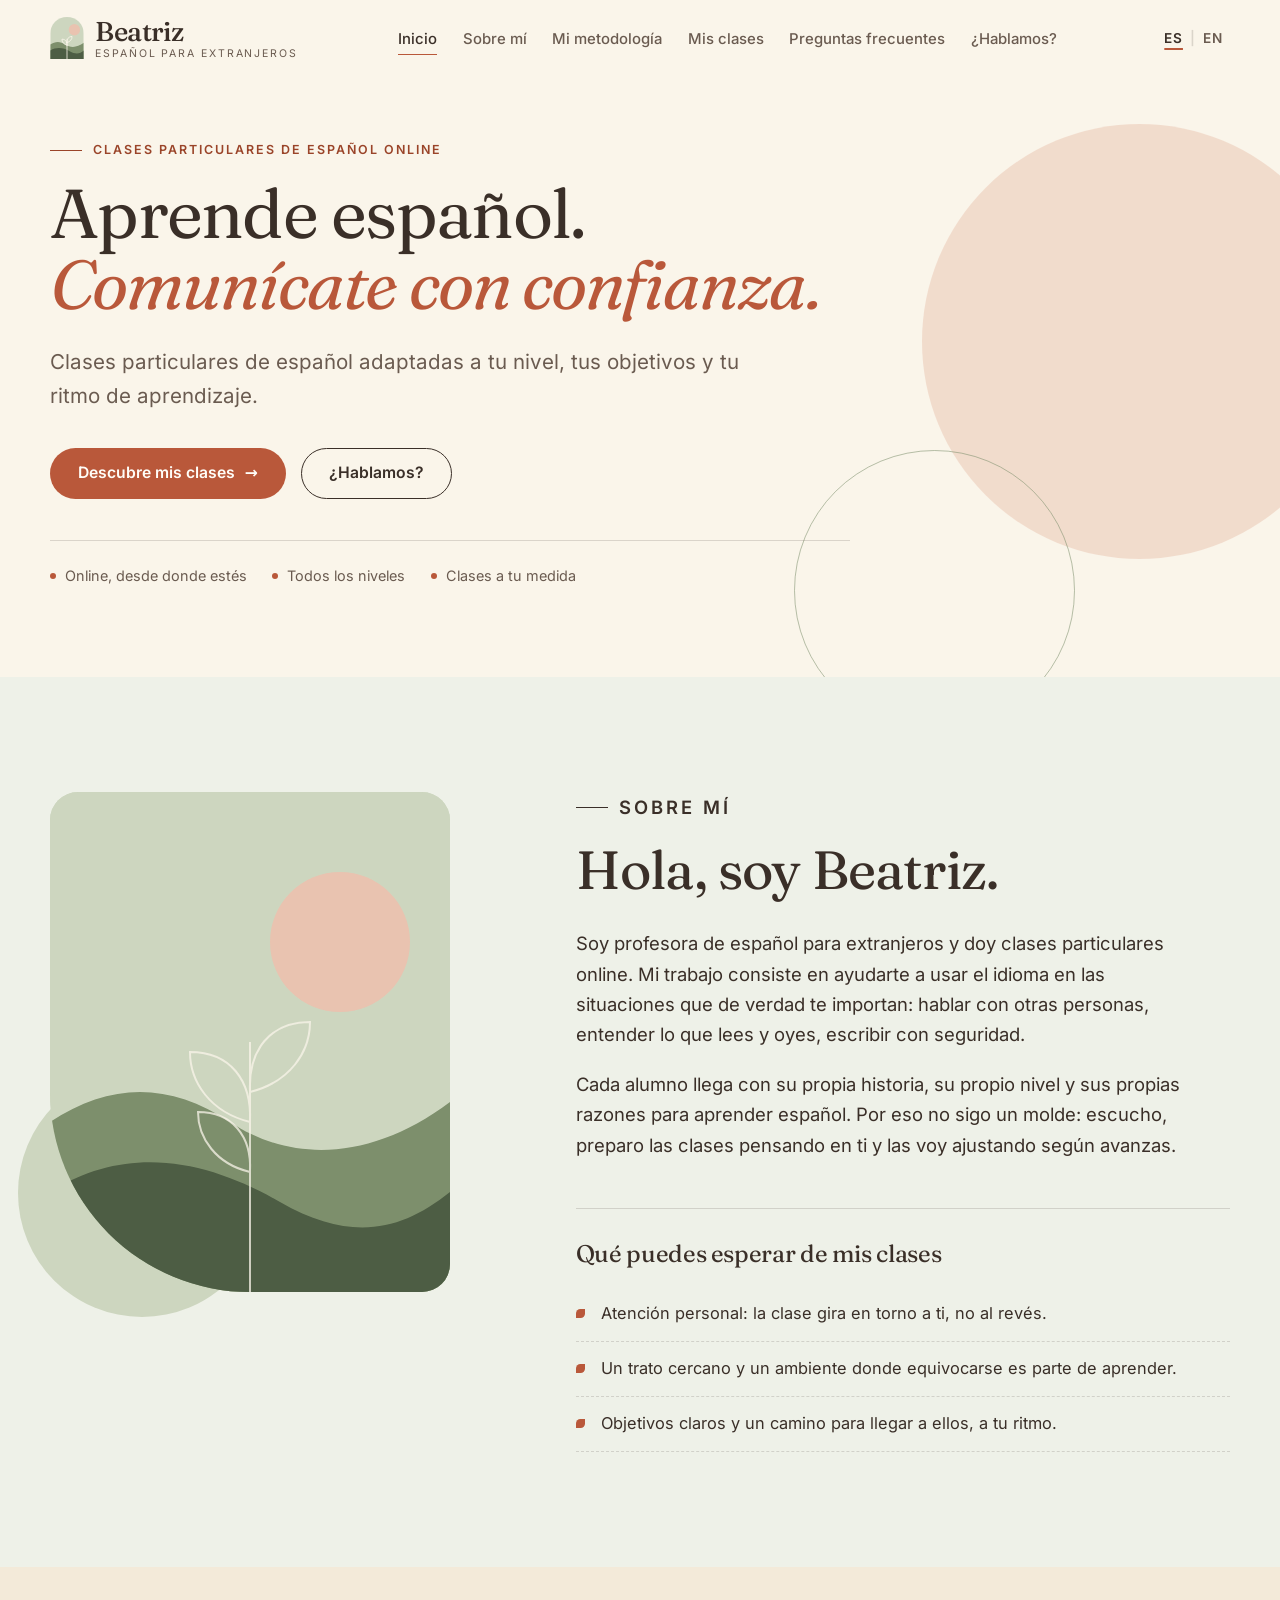
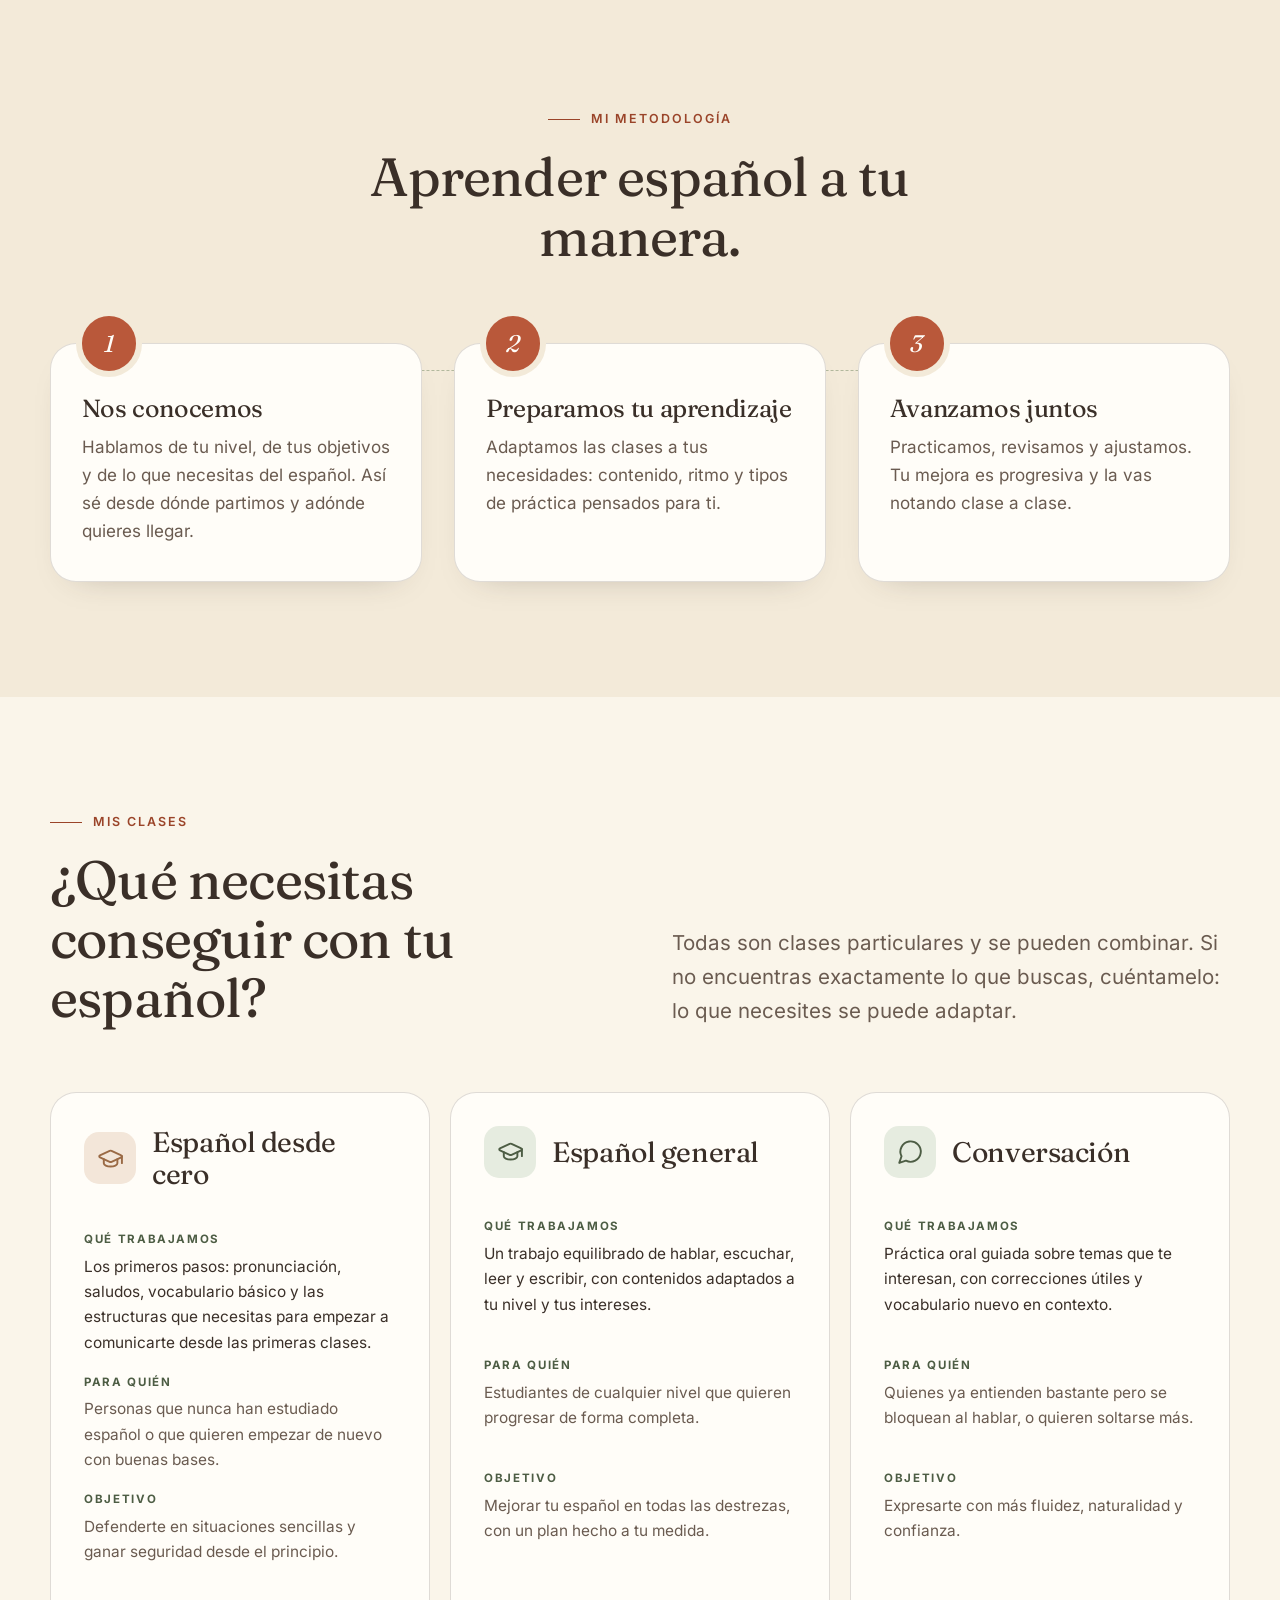
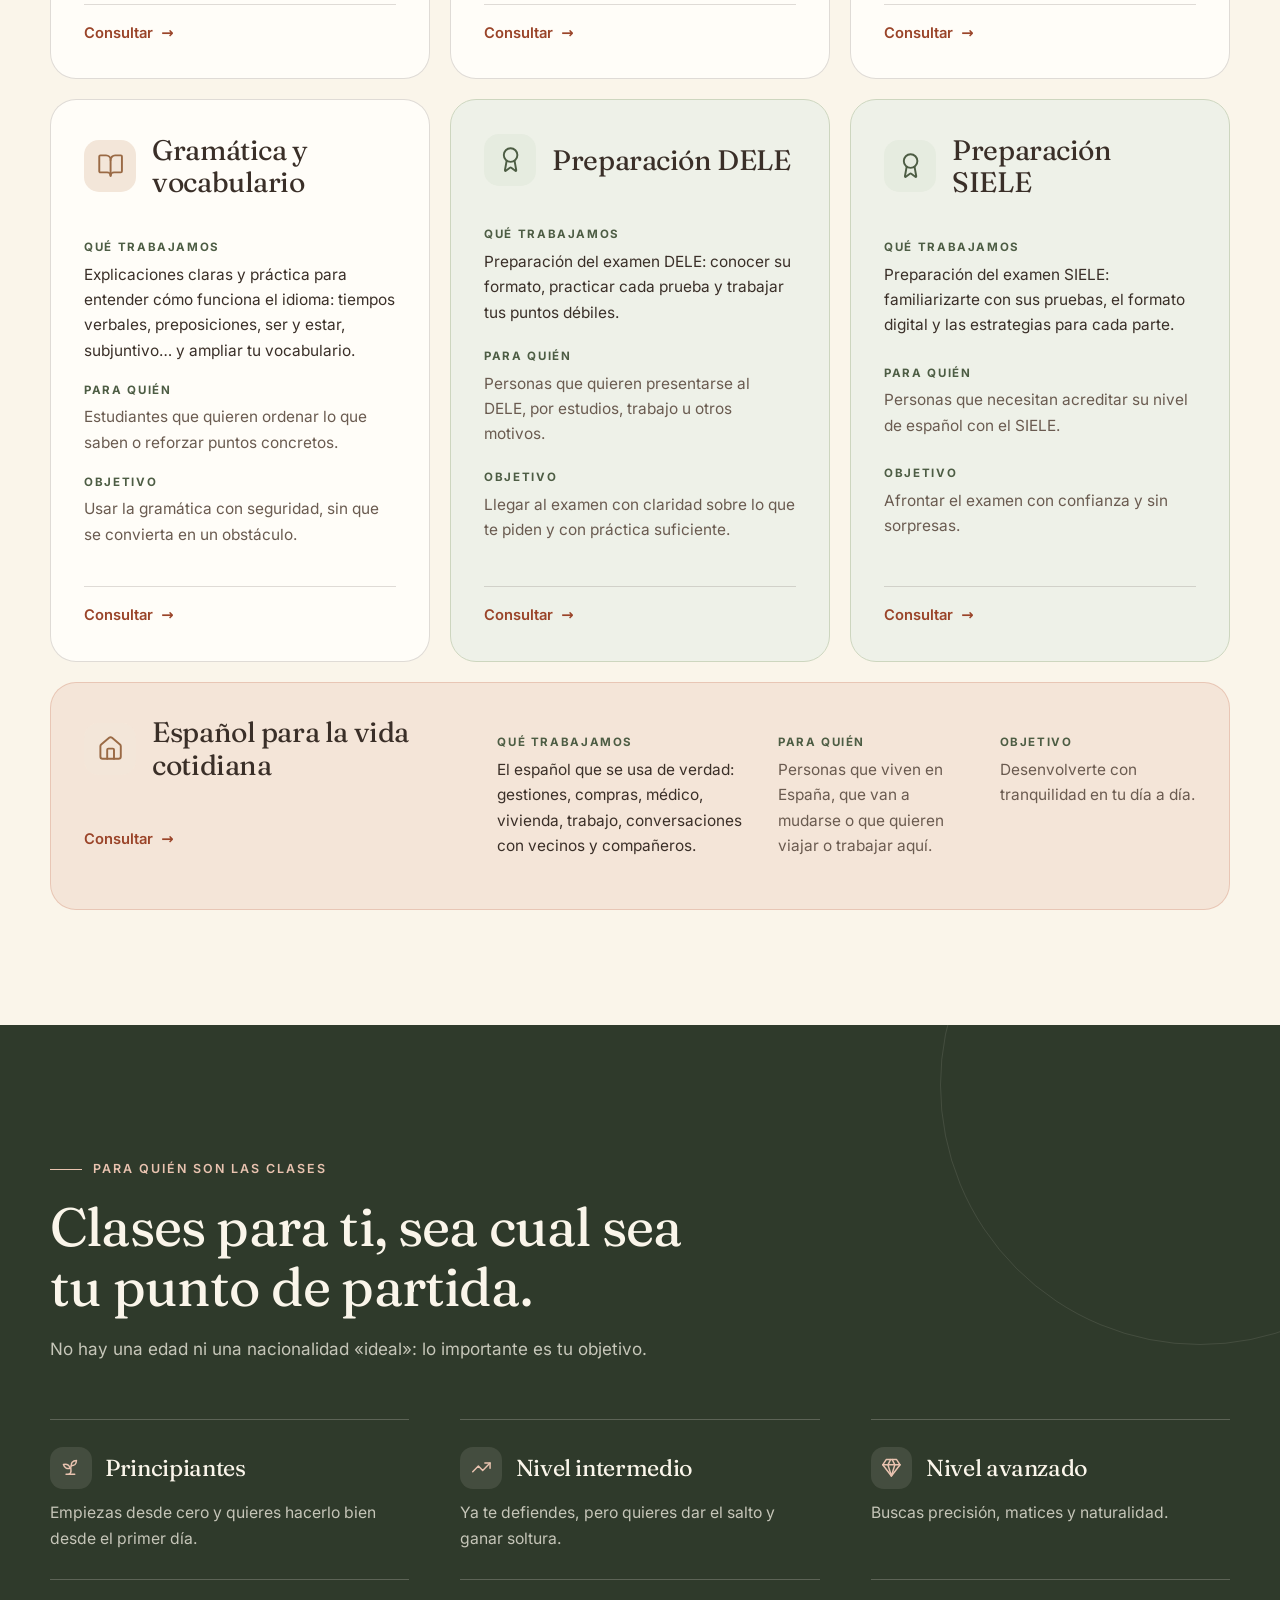
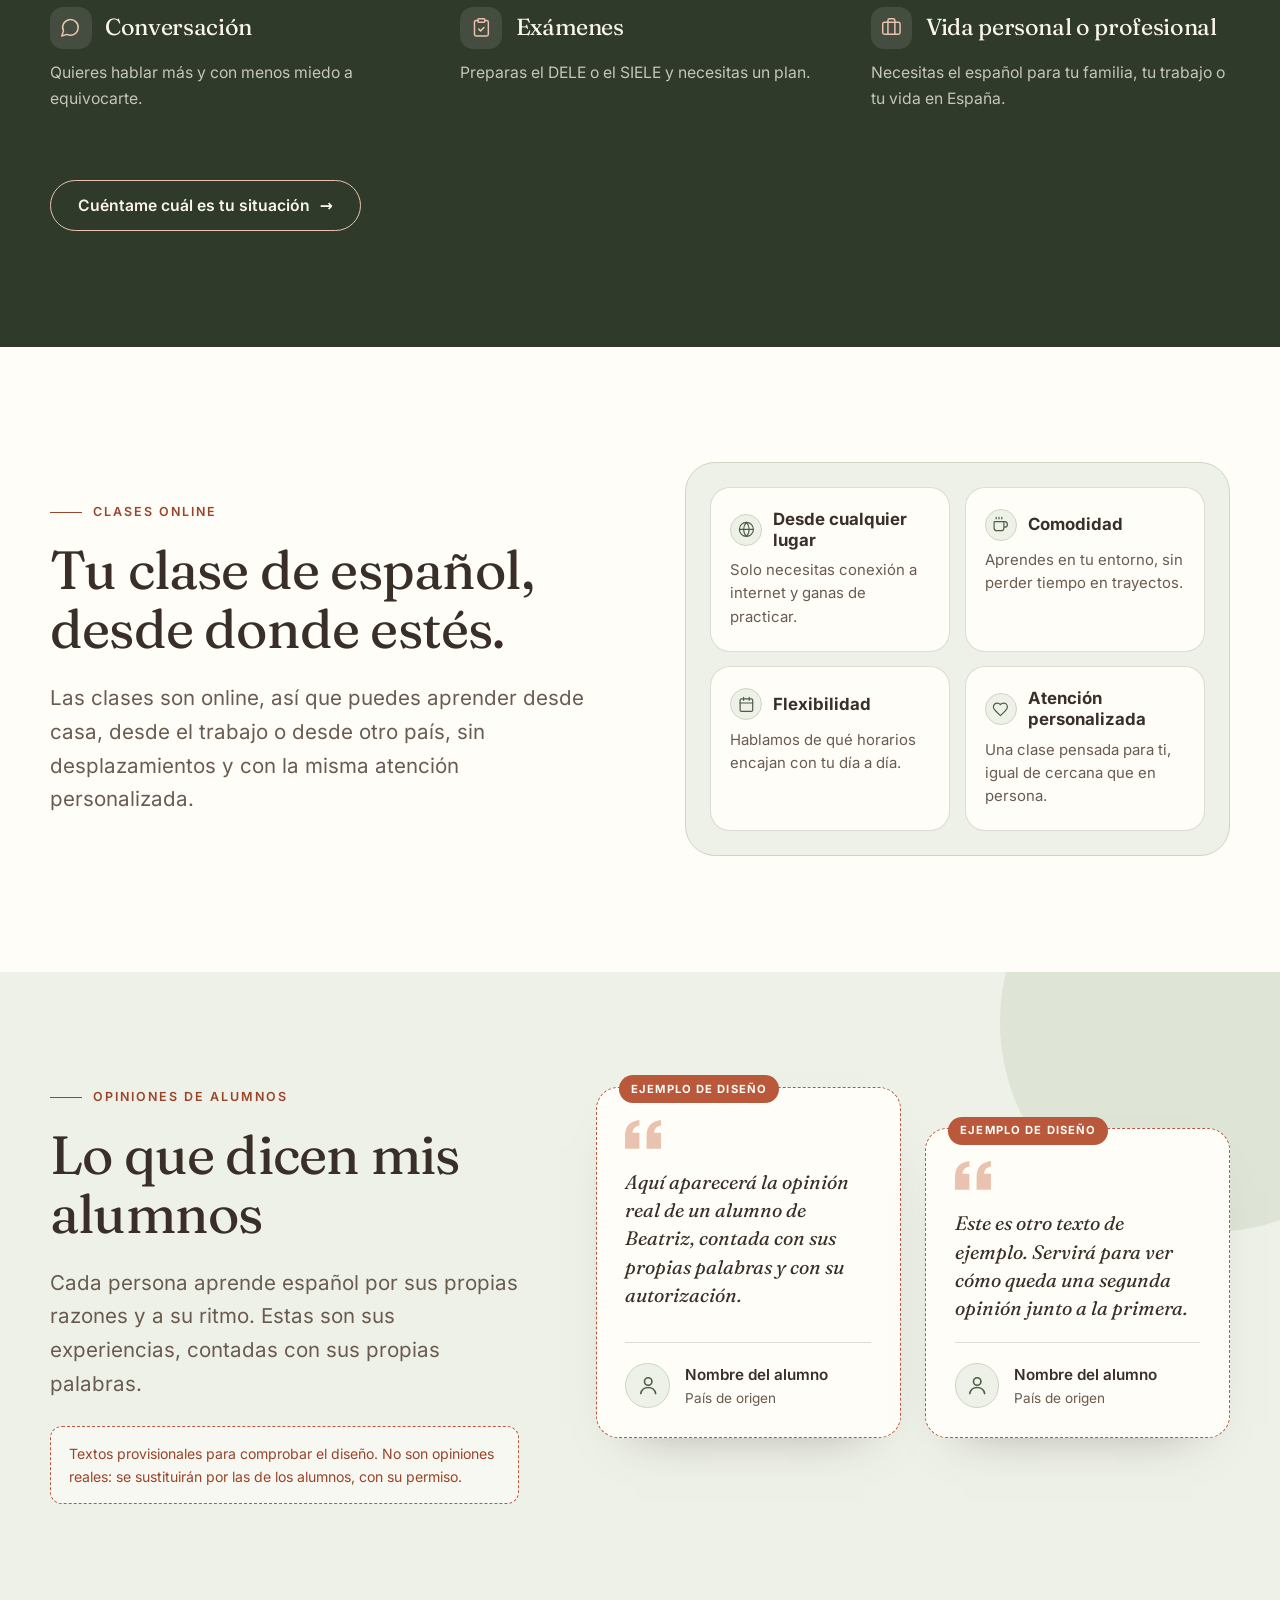
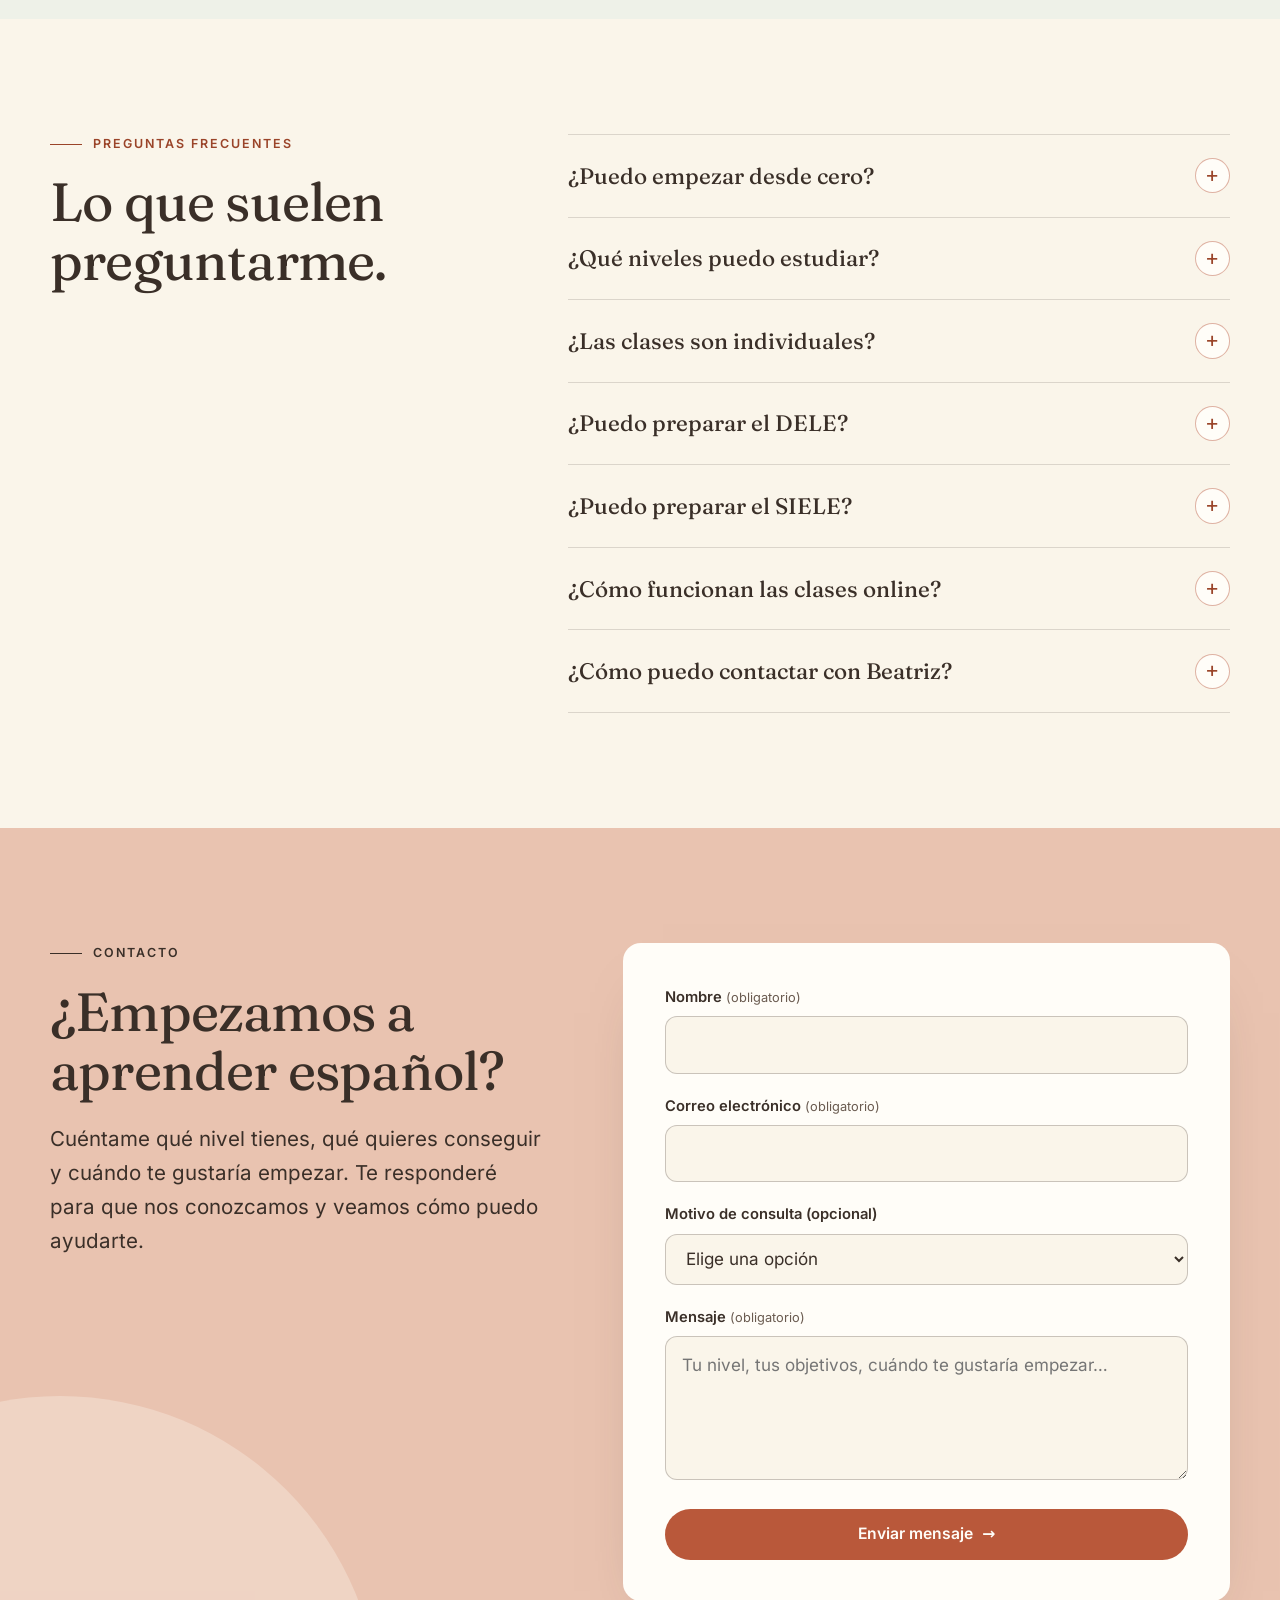
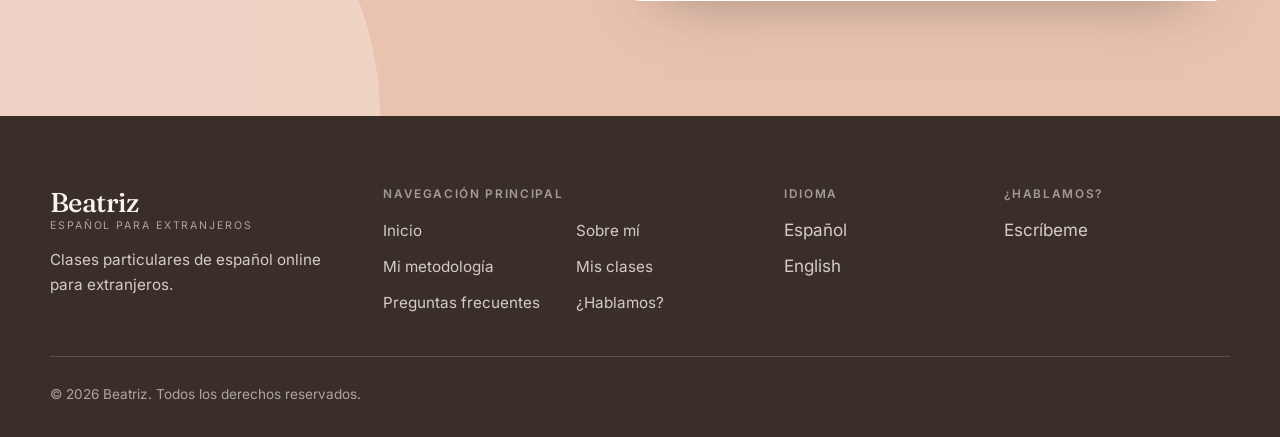
==== commit 8f868ca3: "Add files via upload" ====
--- a/es/index.html
+++ b/es/index.html
@@ -9,11 +9,10 @@
 <script>document.documentElement.classList.add('js')</script></head>
 <body><a class="skip" href="#home">Saltar al contenido</a><header class="header" id="top">
   <div class="wrap">
-    <a class="brand" href="#home" aria-label="Beatriz — Español para extranjeros"><span class="brand-name">Beatriz</span><span class="brand-tag">Español para extranjeros</span></a>
-    <nav class="nav" id="site-nav" aria-label="Navegación principal"><ul><li><a href="#home" data-nav="home">Inicio</a></li><li><a href="#about" data-nav="about">Sobre mí</a></li><li><a href="#method" data-nav="method">Mi metodología</a></li><li><a href="#lessons" data-nav="lessons">Mis clases</a></li><li><a href="#faq" data-nav="faq">Preguntas frecuentes</a></li><li><a href="#contact" data-nav="contact">¿Hablamos?</a></li></ul><a class="btn btn-primary nav-cta" href="#contact">Escríbeme</a></nav>
+    <a class="brand brand--logo" href="#home" aria-label="Beatriz — Español para extranjeros"><svg class="brand-mark" width="34" height="42" viewBox="0 0 100 125" aria-hidden="true"><defs><clipPath id="logo-arch"><path d="M0 125V50C0 22 22 0 50 0s50 22 50 50v75z"/></clipPath></defs><g clip-path="url(#logo-arch)"><rect width="100" height="125" fill="#cdd6bf"/><circle cx="72" cy="38" r="17" fill="#e9c3b0"/><path d="M0 125V82c15-10 30-10 45 0s35 10 55-5v48z" fill="#7d8f6c"/><path d="M0 125v-25c20-12 40-8 58 2s30 8 42-2v25z" fill="#4d5d44"/><g fill="none" stroke="#faf5ea" stroke-width="2.4" stroke-linecap="round"><path d="M50 125V66"/><path d="M50 84c-10-2-15-10-15-18 10 0 16 7 15 18z"/><path d="M50 76c10-2 15-10 15-18-10 0-16 7-15 18z"/></g></g></svg><span class="brand-text"><span class="brand-name">Beatriz</span><span class="brand-tag">Español para extranjeros</span></span></a>
+    <nav class="nav" id="site-nav" aria-label="Navegación principal"><ul><li><a href="#home" data-nav="home">Inicio</a></li><li><a href="#about" data-nav="about">Sobre mí</a></li><li><a href="#method" data-nav="method">Mi metodología</a></li><li><a href="#lessons" data-nav="lessons">Mis clases</a></li><li><a href="#faq" data-nav="faq">Preguntas frecuentes</a></li><li><a href="#contact" data-nav="contact">¿Hablamos?</a></li></ul></nav>
     <div class="header-tools">
       <div class="lang" role="group" aria-label="Idioma"><a href="../es/index.html" hreflang="es" lang="es" data-lang="es" aria-current="true">ES</a><span aria-hidden="true">|</span><a href="../en/index.html" hreflang="en" lang="en" data-lang="en">EN</a></div>
-      <a class="btn btn-primary header-cta" href="#contact">Escríbeme</a>
       <button class="menu-btn" type="button" aria-expanded="false" aria-controls="site-nav" data-open="Menú" data-close="Cerrar menú" aria-label="Menú"><svg viewBox="0 0 24 24" fill="none" stroke="currentColor" stroke-width="1.6" stroke-linecap="round" aria-hidden="true"><path class="o" d="M4 7h16M4 12h16M4 17h16"/></svg></button>
     </div>
   </div>
--- a/styles.css
+++ b/styles.css
@@ -68,6 +68,9 @@
 .header .wrap{position:relative}
 .header .wrap{display:flex;align-items:center;justify-content:space-between;gap:1.5rem}
 .brand{text-decoration:none;display:flex;flex-direction:column;line-height:1.05}
+.brand--logo{flex-direction:row;align-items:center;gap:.7rem}
+.brand-mark{flex:none;width:34px;height:42px}
+.brand-text{display:flex;flex-direction:column;line-height:1.05}
 .brand-name{font-family:var(--serif);font-size:1.7rem;font-weight:500;letter-spacing:-.02em}
 .brand-tag{font-size:.66rem;letter-spacing:.18em;text-transform:uppercase;color:var(--ink-soft);margin-top:.2rem}
 .nav ul{display:flex;gap:clamp(1rem,2vw,2rem)}
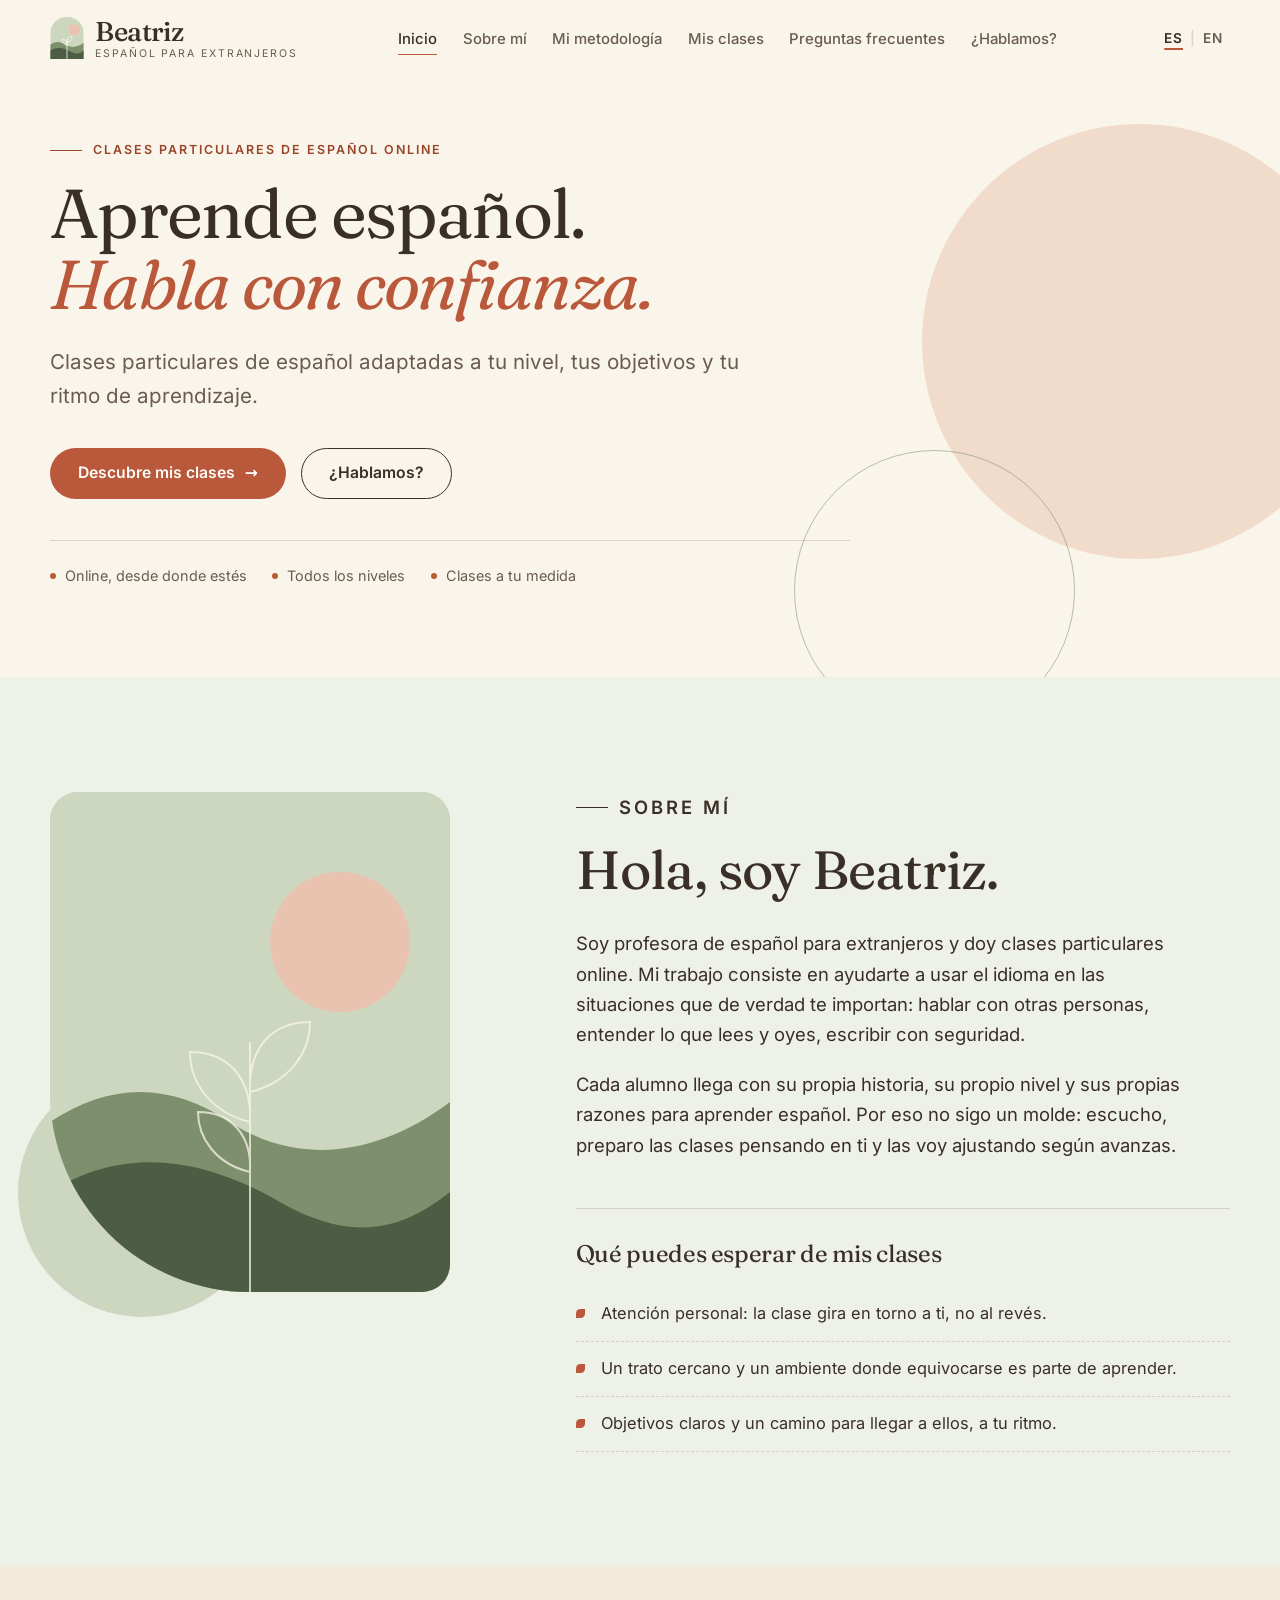
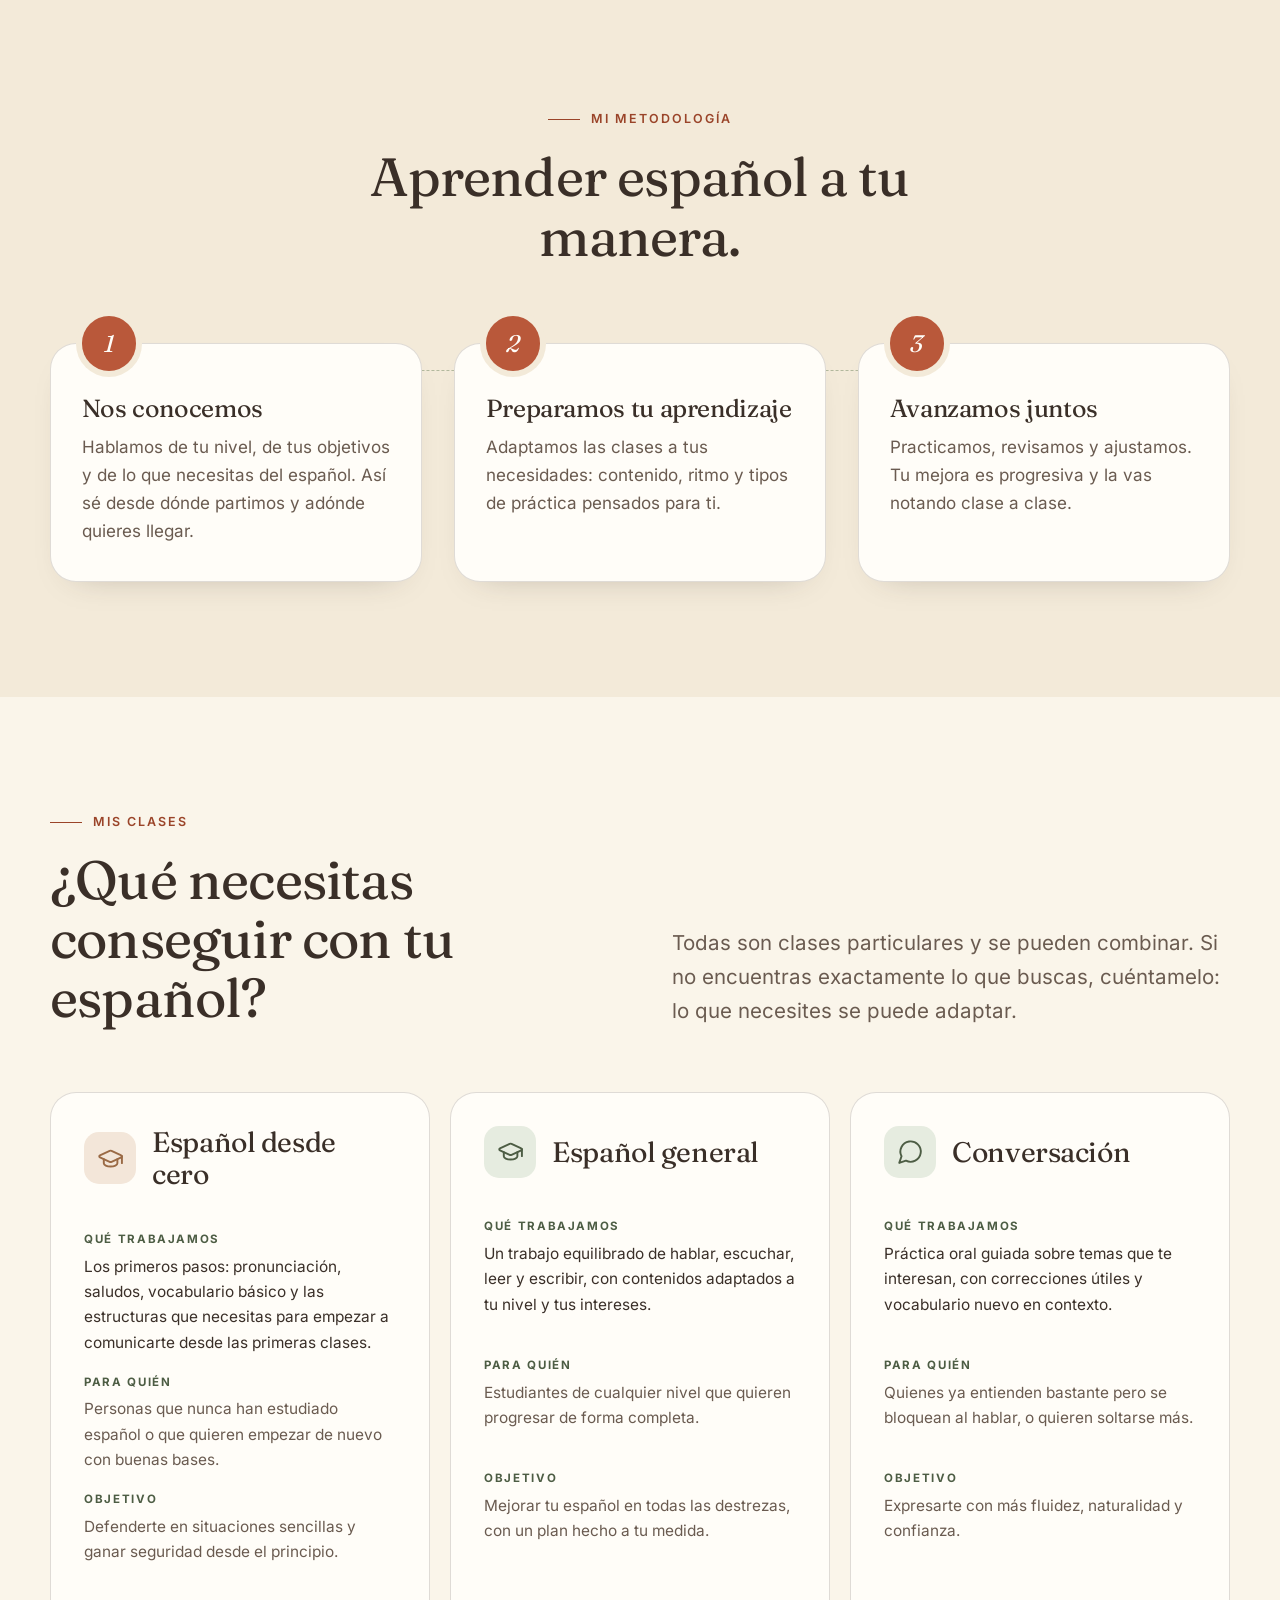
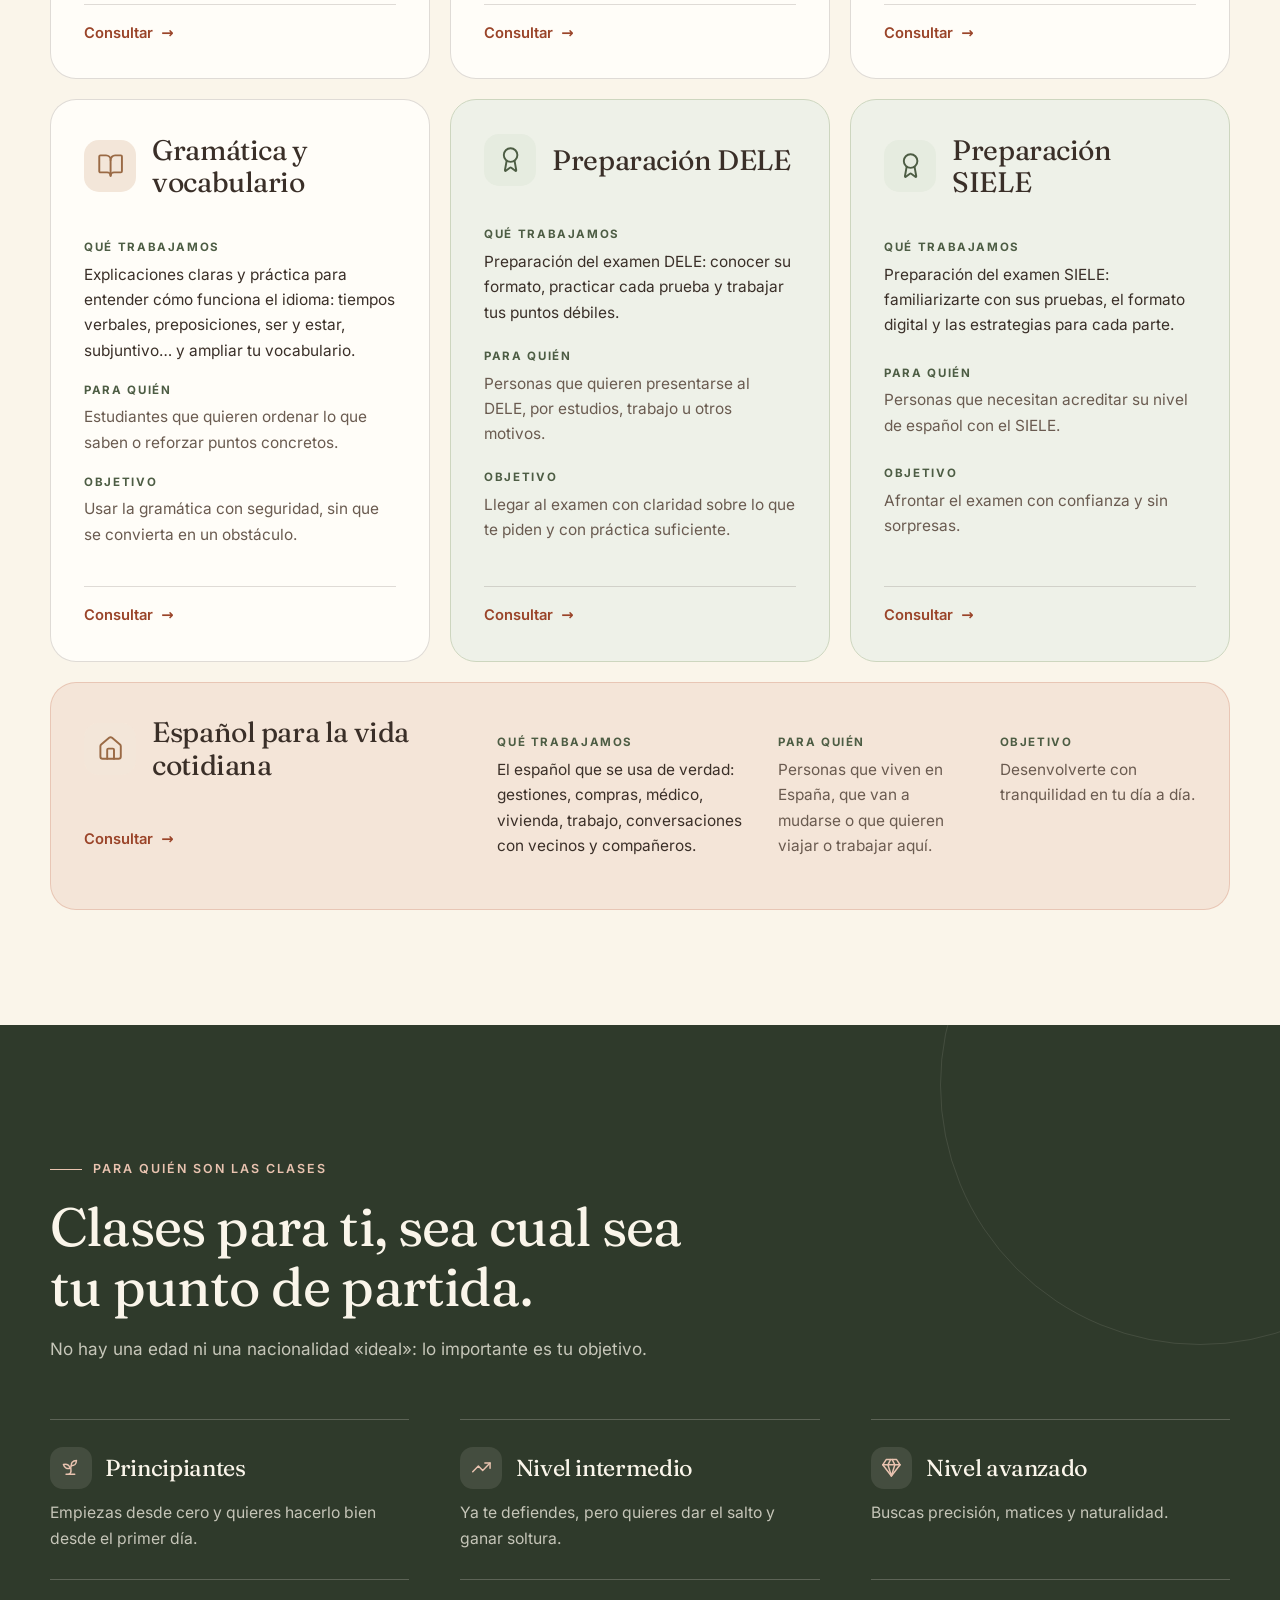
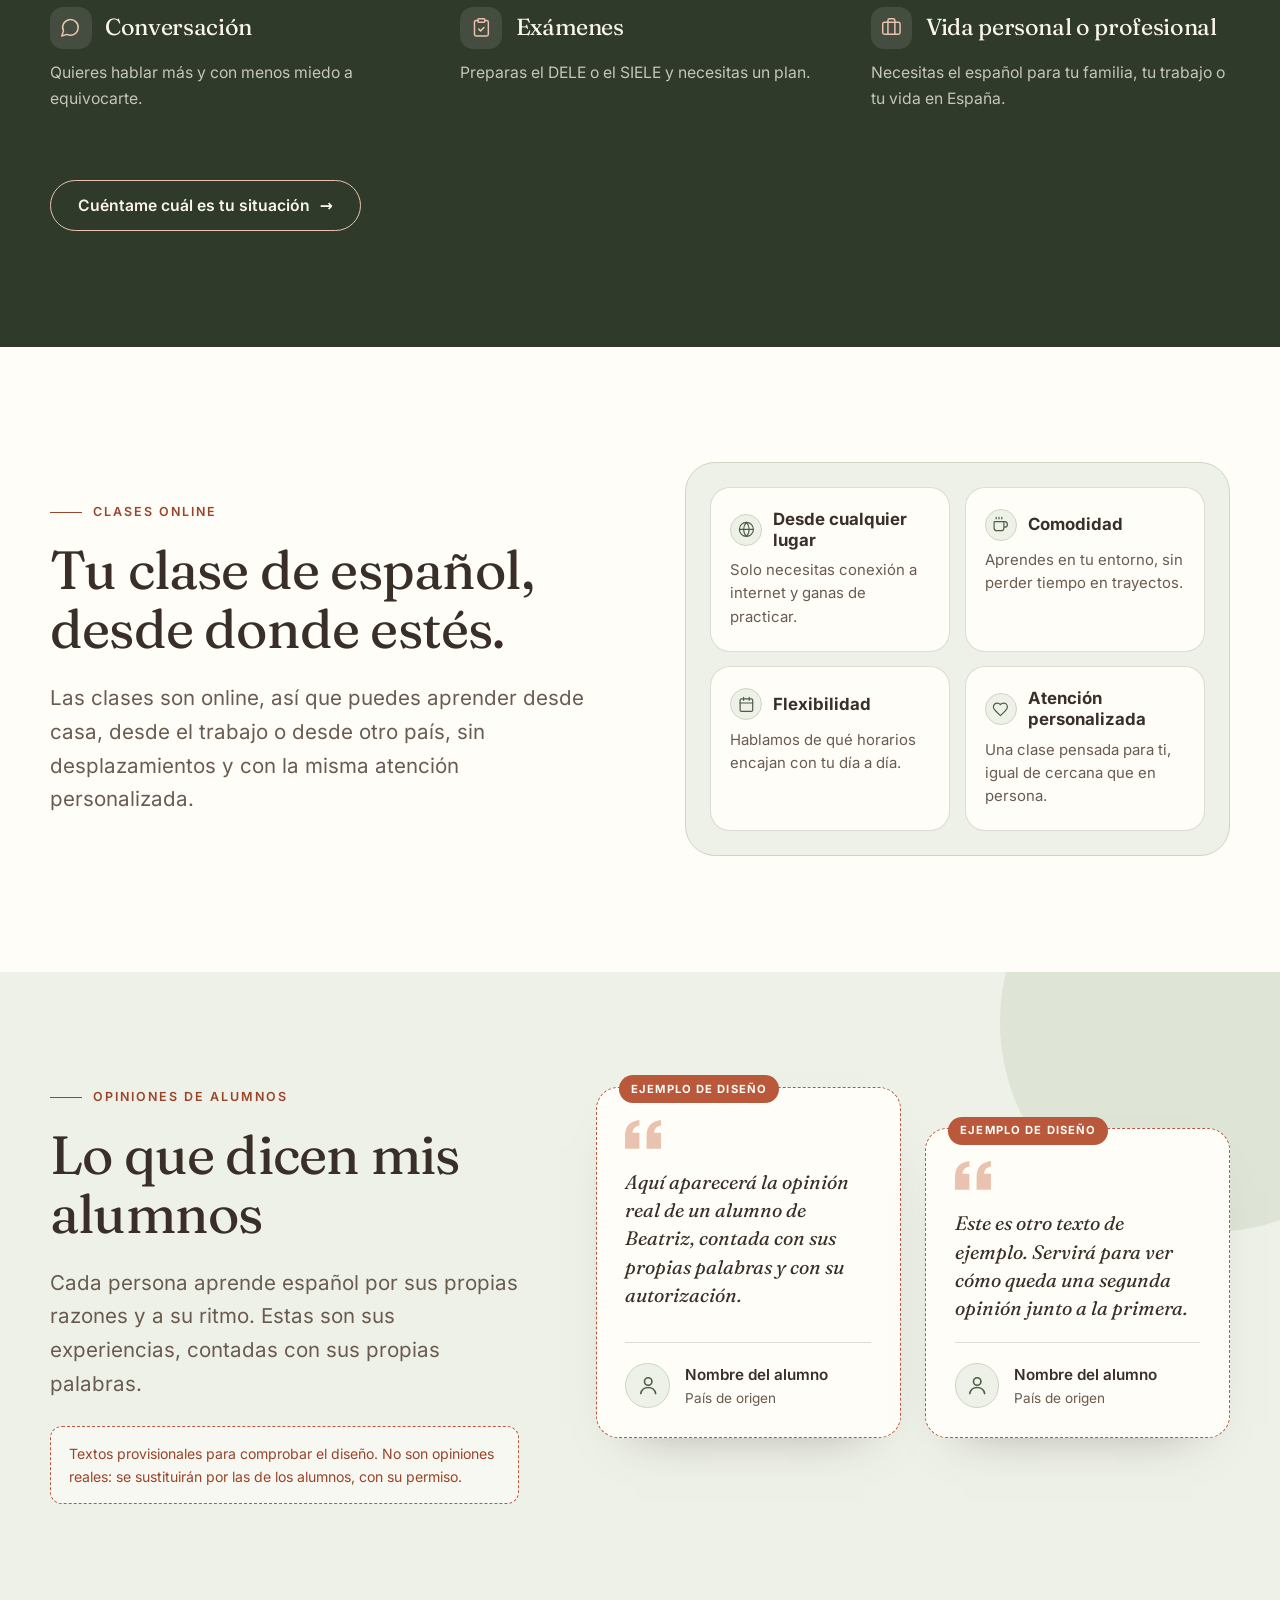
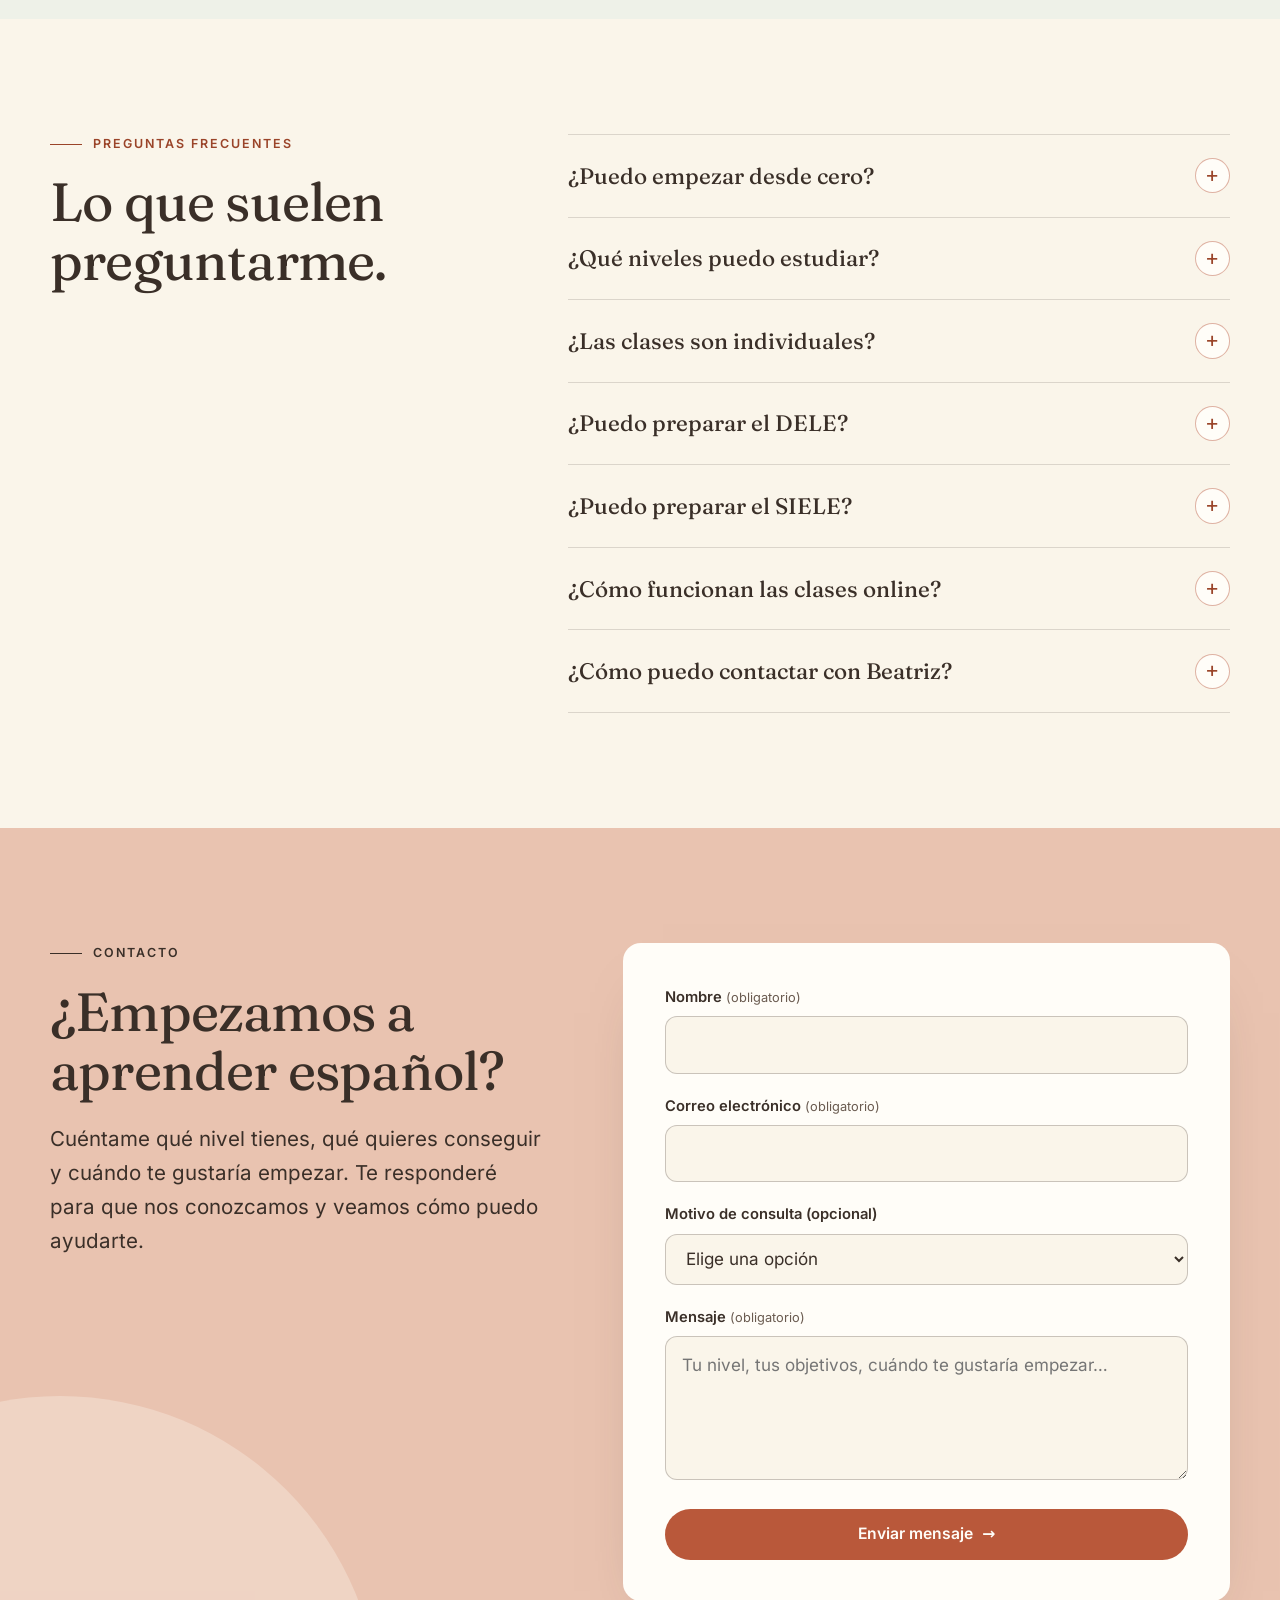
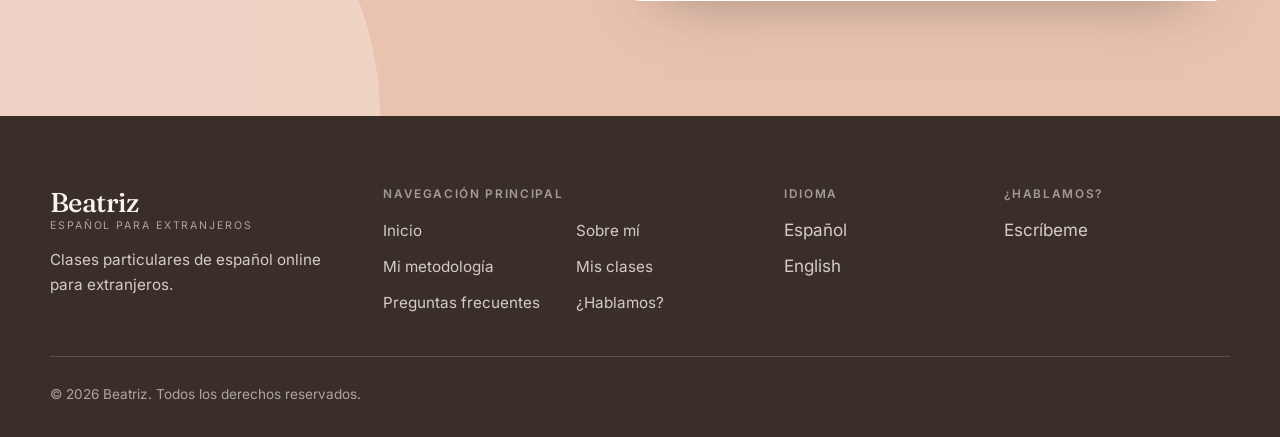
==== commit 2ee08b98: "Add files via upload" ====
--- a/es/index.html
+++ b/es/index.html
@@ -20,7 +20,7 @@
   <div class="wrap hero-grid">
     <div class="reveal">
       <p class="eyebrow">Clases particulares de español online</p>
-      <h1 class="h1" id="hero-title"><span>Aprende español.</span><span><em>Comunícate con confianza.</em></span></h1>
+      <h1 class="h1" id="hero-title"><span>Aprende español.</span><span><em>Habla con confianza.</em></span></h1>
       <p class="lead">Clases particulares de español adaptadas a tu nivel, tus objetivos y tu ritmo de aprendizaje.</p>
       <div class="hero-actions">
         <a class="btn btn-primary" href="#lessons">Descubre mis clases <span class="arrow" aria-hidden="true">→</span></a>
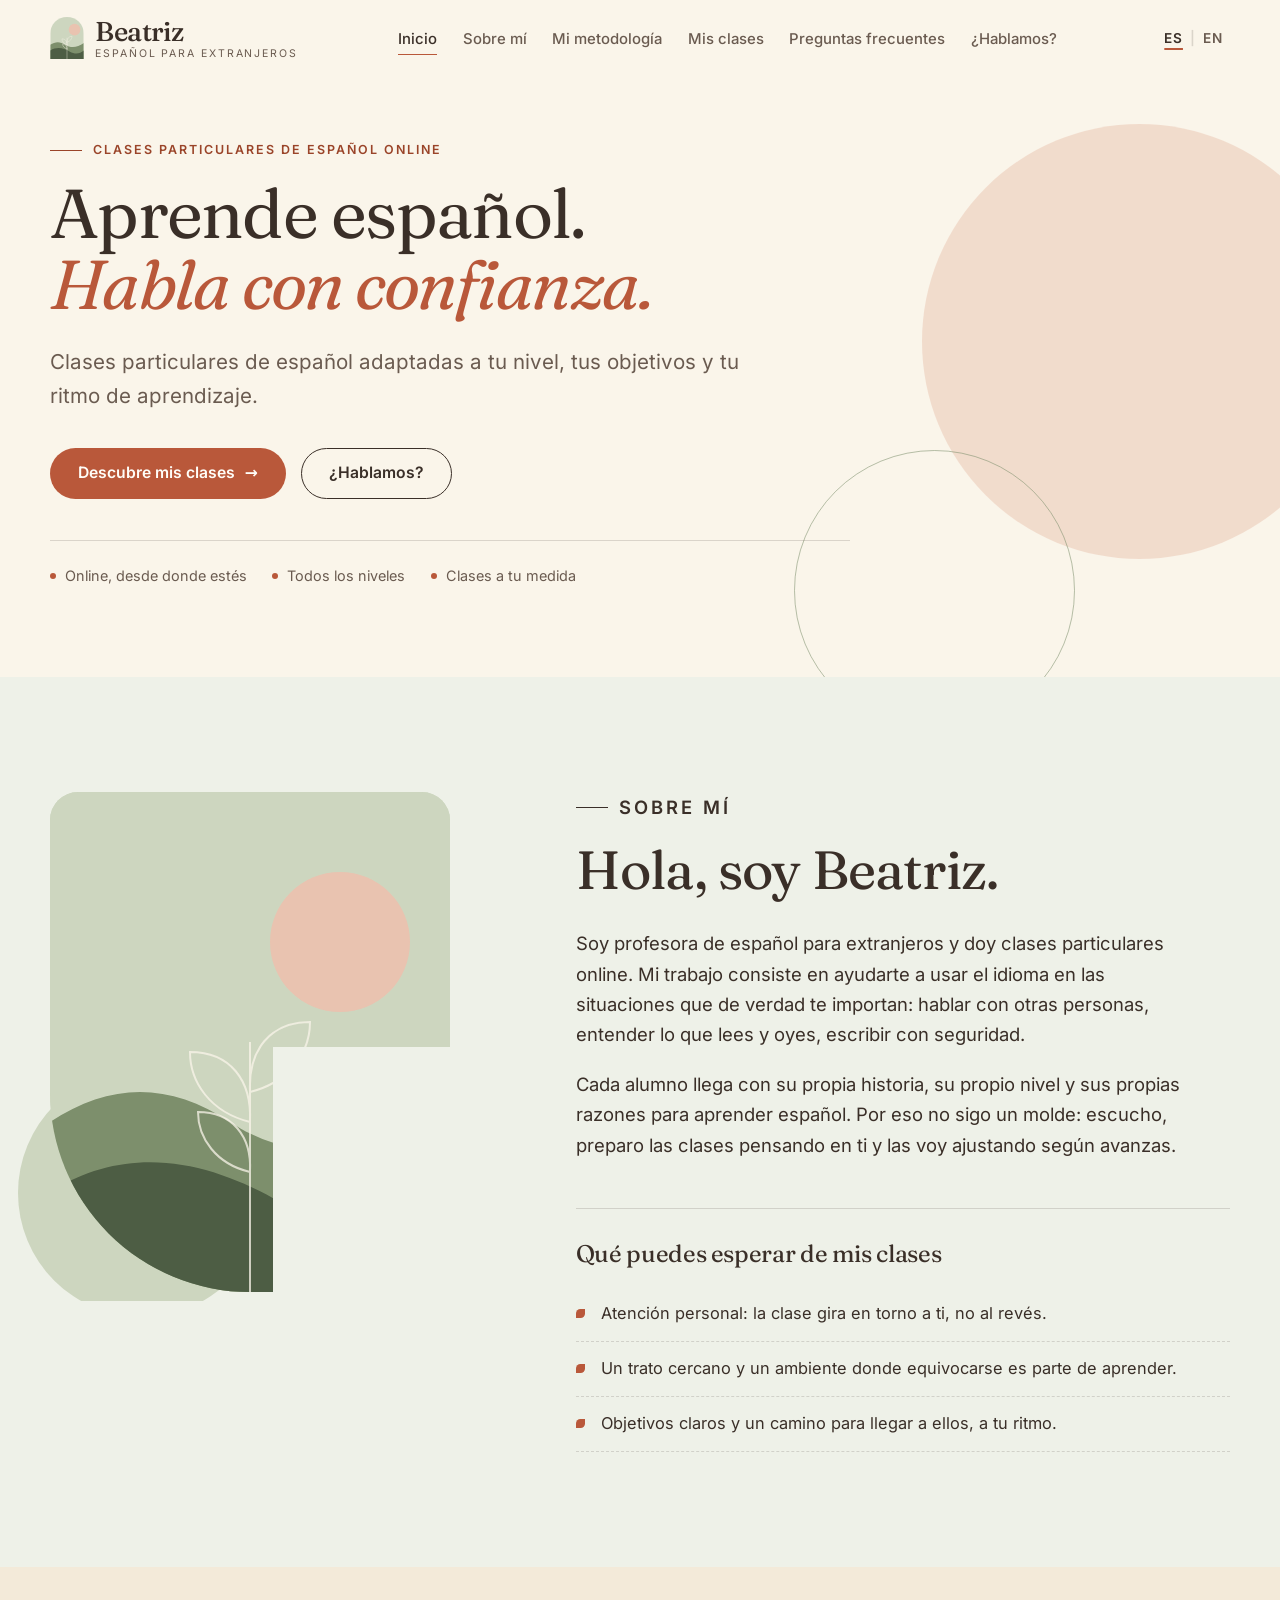
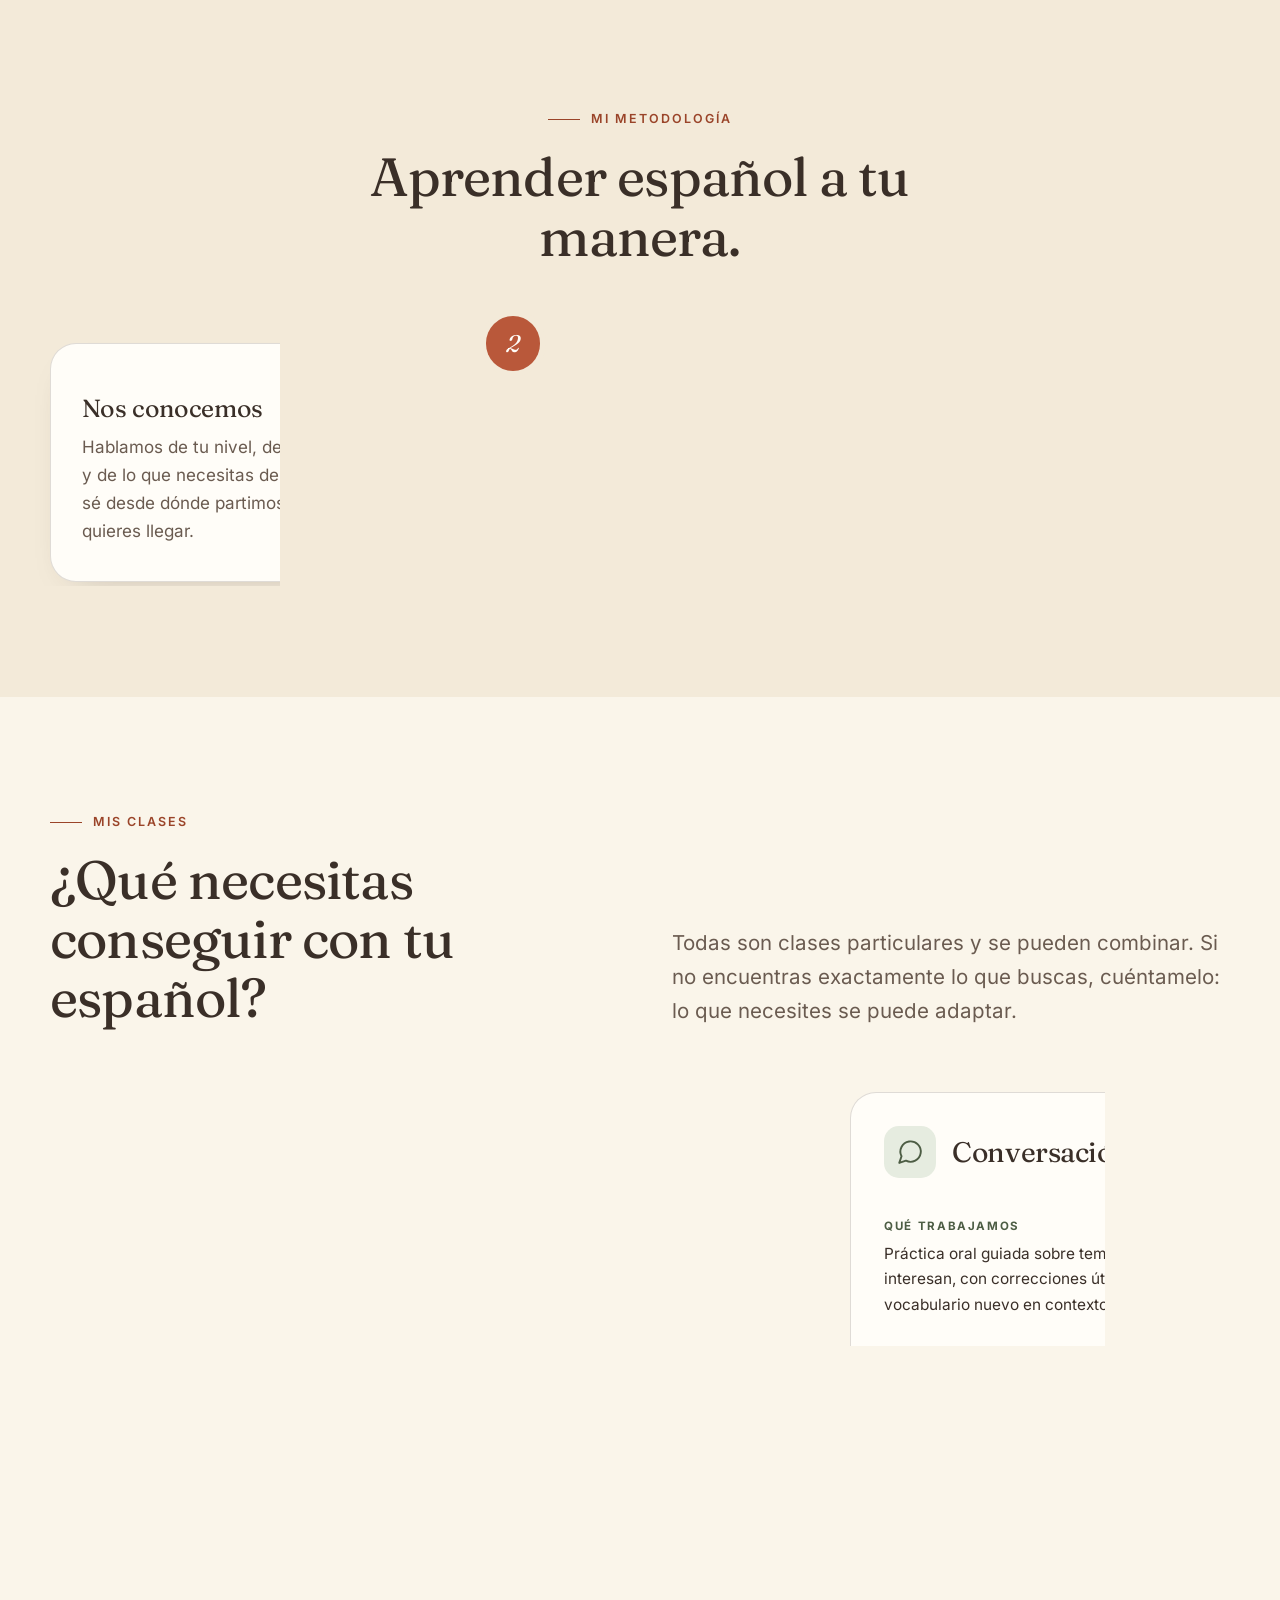
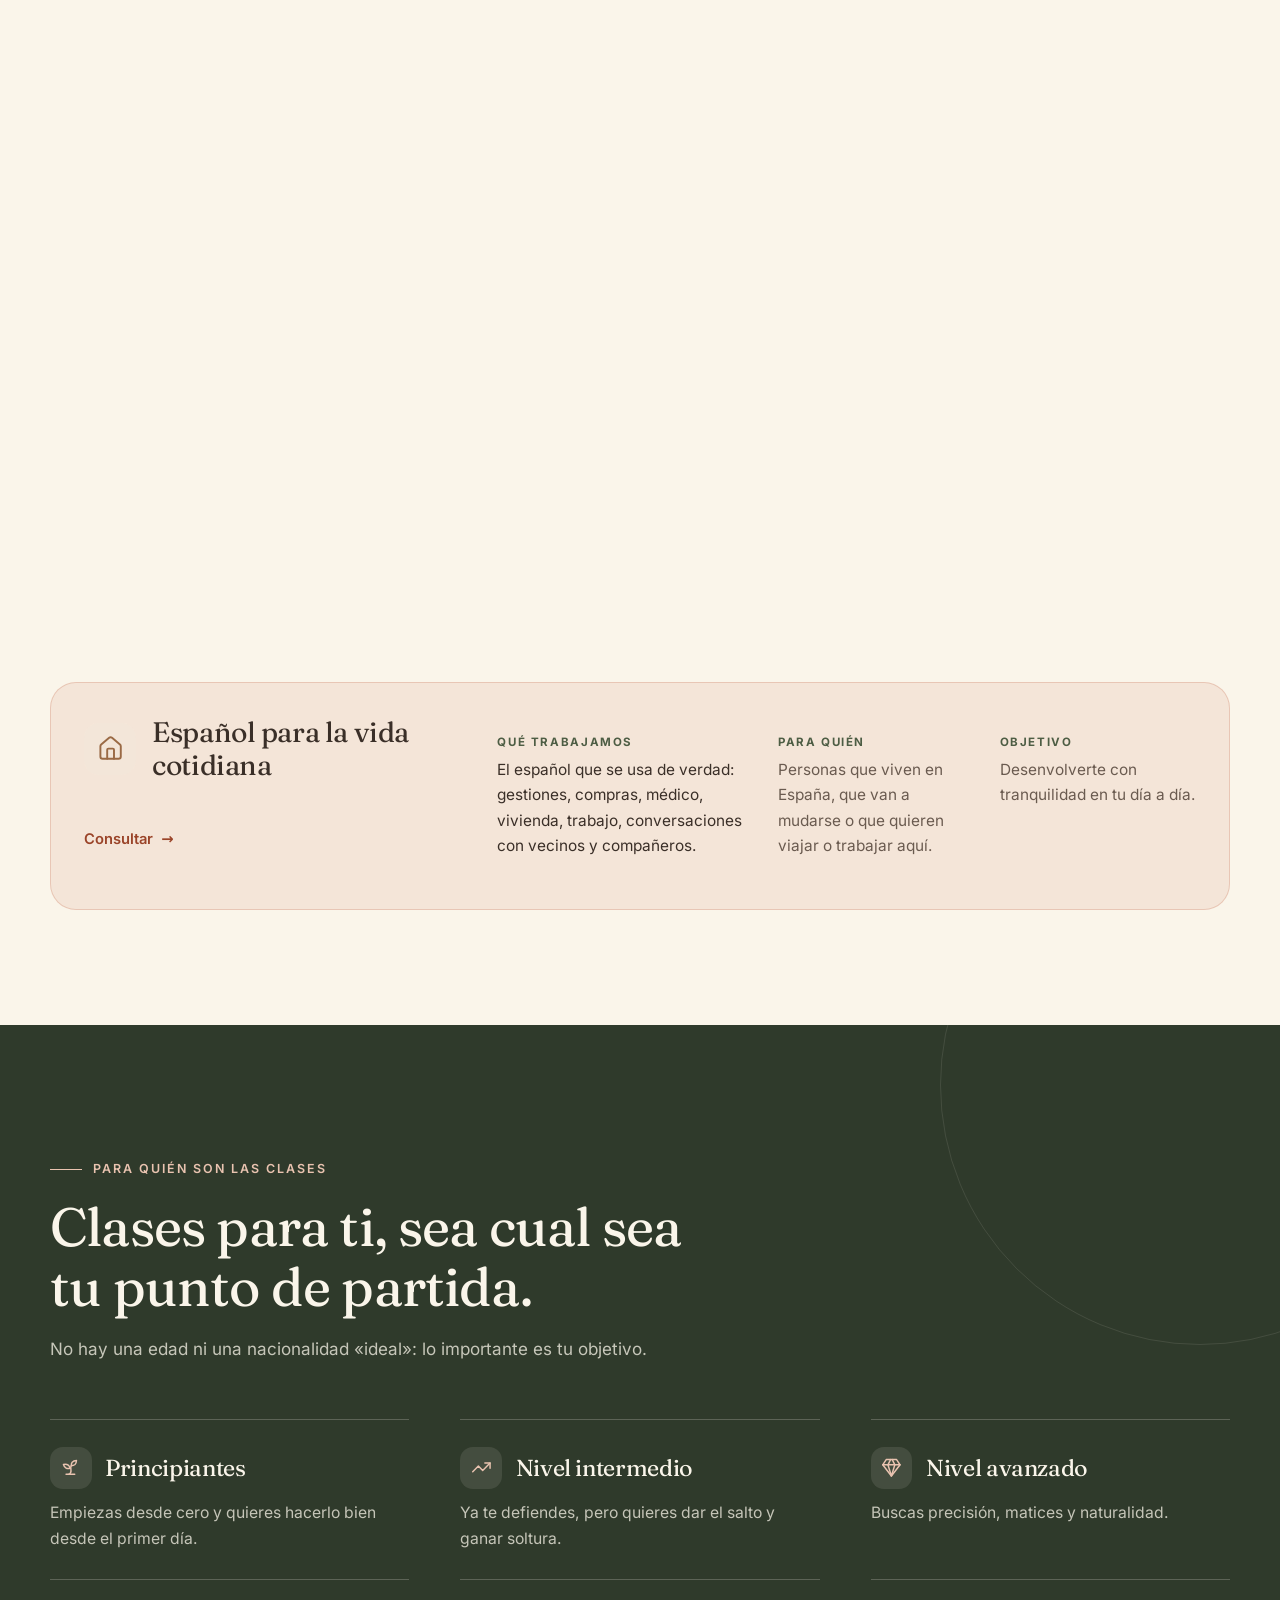
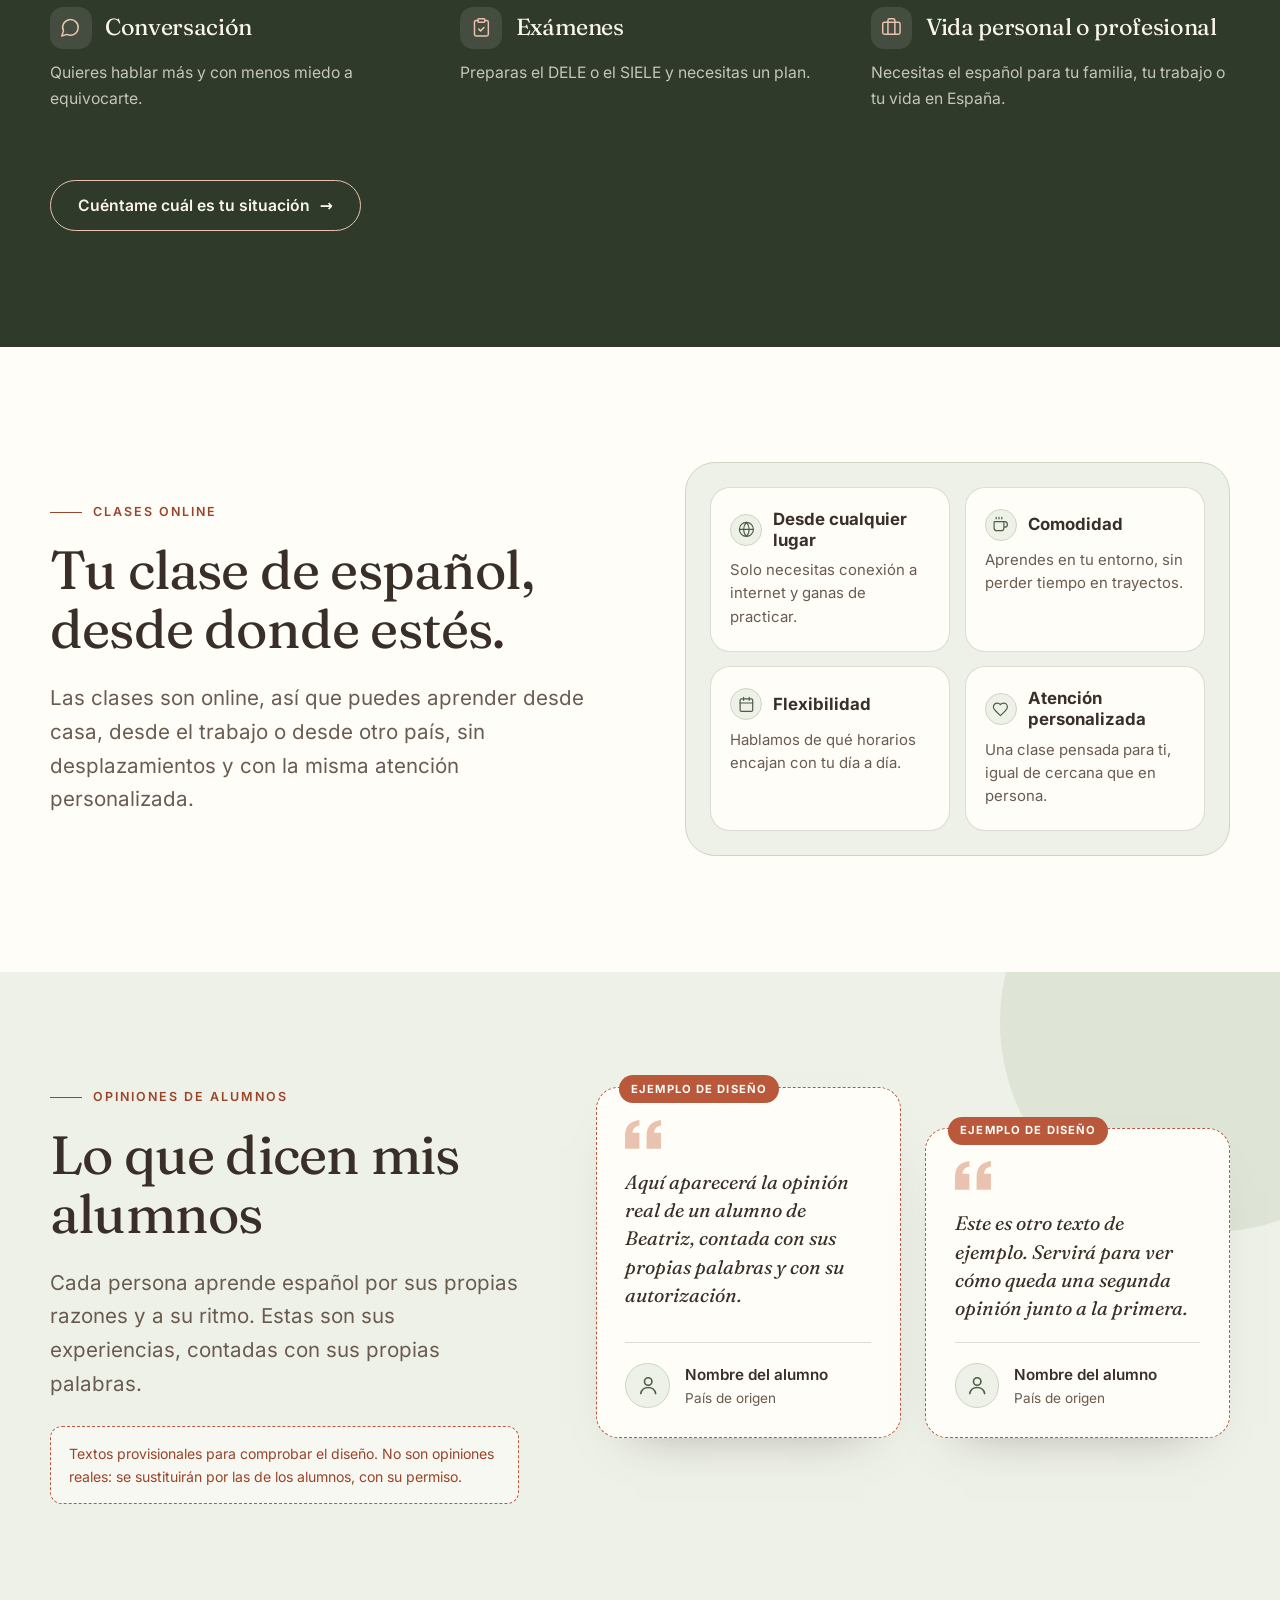
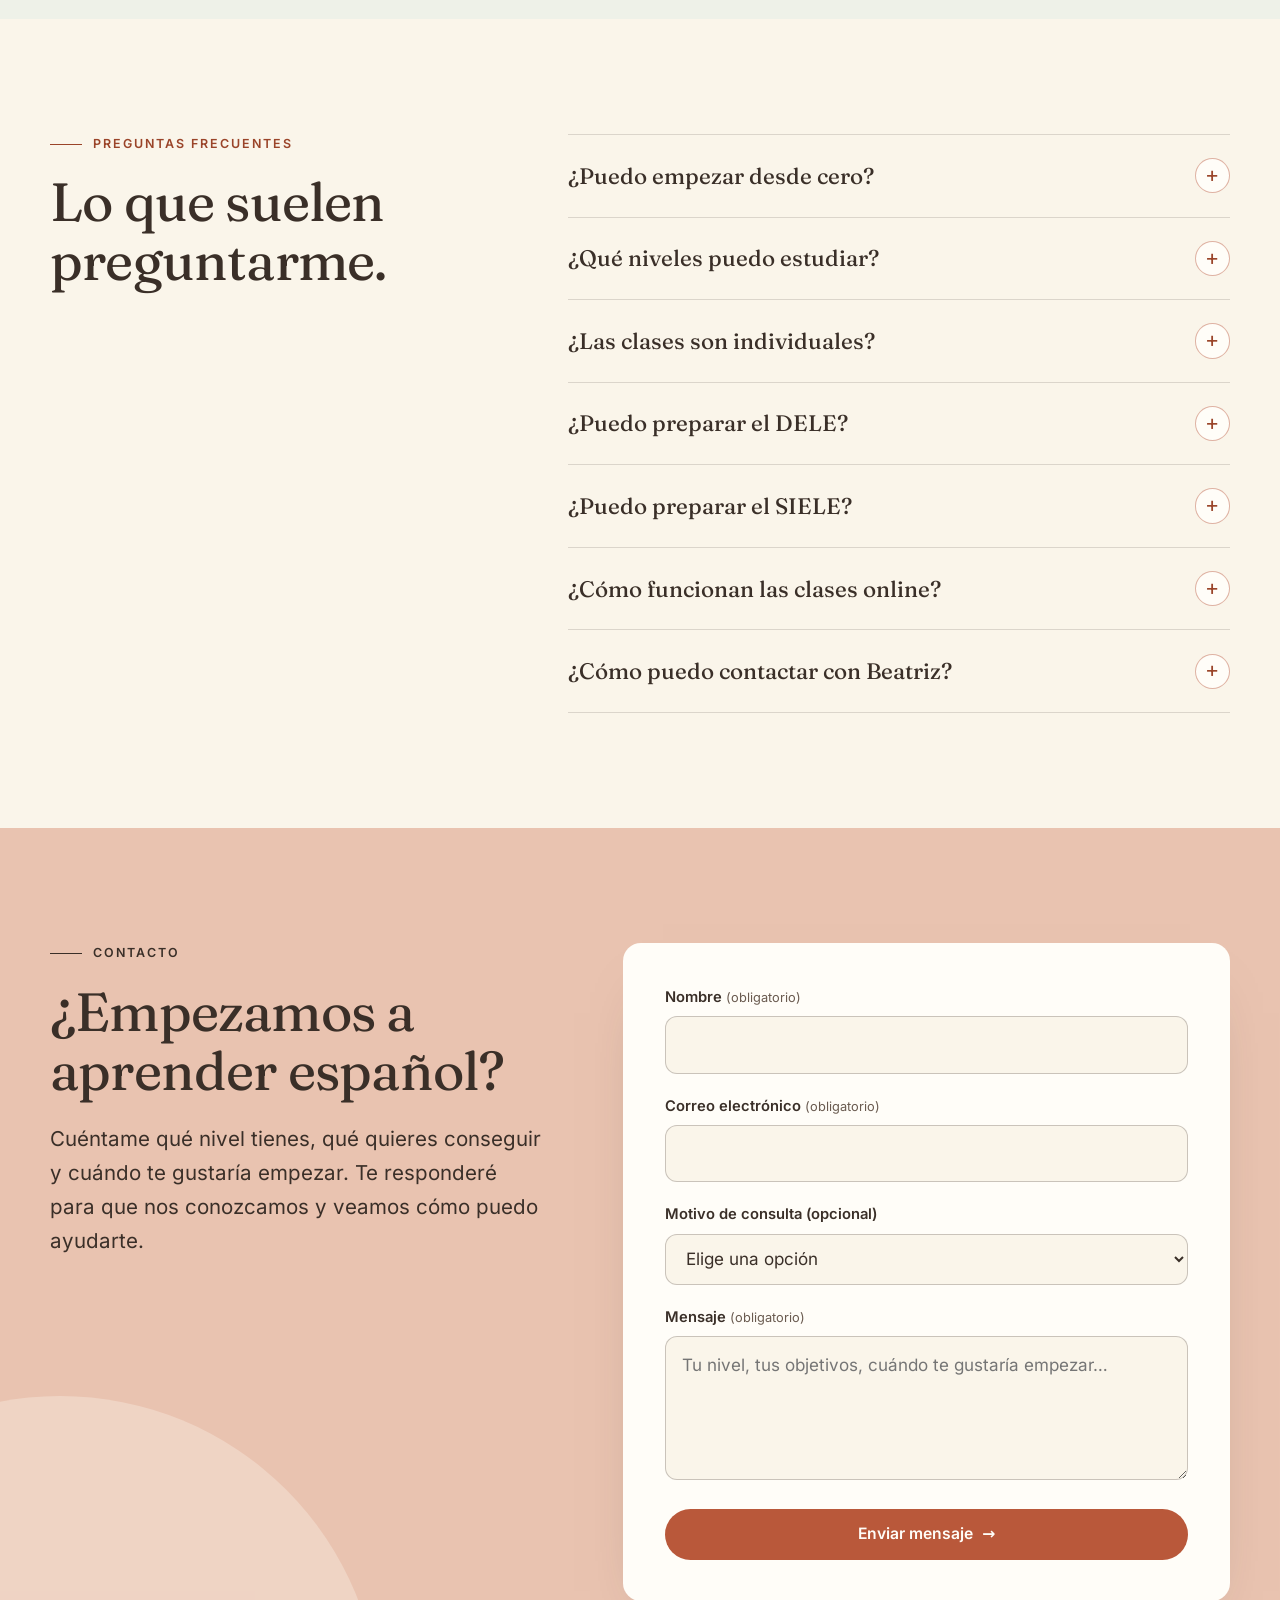
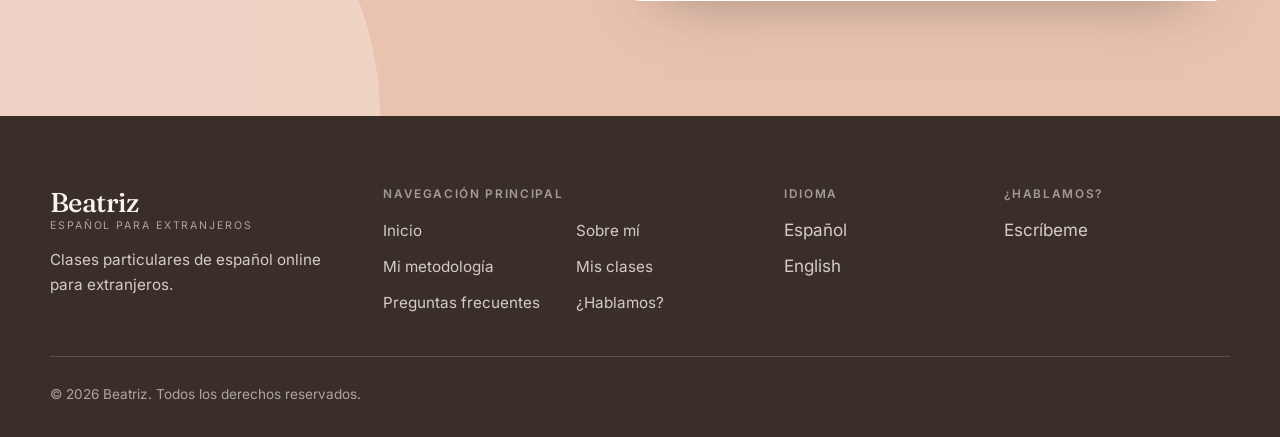
==== commit 6b1beb86: "Add files via upload" ====
--- a/es/index.html
+++ b/es/index.html
@@ -4,12 +4,12 @@
 <meta name="theme-color" content="#faf5ea"><meta name="twitter:card" content="summary_large_image"><meta property="og:type" content="website"><meta property="og:title" content="Beatriz · Clases particulares de español online para extranjeros"><meta property="og:description" content="Clases particulares de español online adaptadas a tu nivel, tus objetivos y tu ritmo. Conversación, gramática, vocabulario y preparación DELE y SIELE."><meta property="og:locale" content="es_ES"><meta property="og:locale:alternate" content="en_GB"><meta property="og:site_name" content="Beatriz · Español para extranjeros">
 <link rel="icon" href="../favicon.svg" type="image/svg+xml">
 <link rel="preload" href="../fonts/fraunces.woff2" as="font" type="font/woff2" crossorigin><link rel="preload" href="../fonts/inter.woff2" as="font" type="font/woff2" crossorigin>
-<link rel="stylesheet" href="../styles.css">
+<link rel="stylesheet" href="../styles.css?v=8dd36faf">
 <script type="application/ld+json">{"@context":"https://schema.org","@type":"FAQPage","inLanguage":"es","mainEntity":[{"@type":"Question","name":"¿Puedo empezar desde cero?","acceptedAnswer":{"@type":"Answer","text":"Sí. Tanto si nunca has estudiado español como si quieres empezar de nuevo, adaptamos las clases a tu punto de partida y avanzamos paso a paso."}},{"@type":"Question","name":"¿Qué niveles puedo estudiar?","acceptedAnswer":{"@type":"Answer","text":"Todos: desde principiante hasta avanzado. En una primera toma de contacto hablamos de tu nivel y de tus objetivos para plantear las clases."}},{"@type":"Question","name":"¿Las clases son individuales?","acceptedAnswer":{"@type":"Answer","text":"Son clases particulares, pensadas para ti y tu situación. Si tienes otra necesidad, por ejemplo aprender con un familiar o un amigo, cuéntamelo y lo hablamos."}},{"@type":"Question","name":"¿Puedo preparar el DELE?","acceptedAnswer":{"@type":"Answer","text":"Sí. Puedes preparar el DELE conmigo: conoceremos el formato del examen, practicaremos cada prueba y trabajaremos lo que más lo necesite."}},{"@type":"Question","name":"¿Puedo preparar el SIELE?","acceptedAnswer":{"@type":"Answer","text":"Sí. También ofrezco preparación para el SIELE, con práctica de sus pruebas y atención a su formato digital."}},{"@type":"Question","name":"¿Cómo funcionan las clases online?","acceptedAnswer":{"@type":"Answer","text":"Nos conectamos por videollamada y trabajamos en directo, con contenidos adaptados a ti. Al ponernos en contacto, acordamos juntos los detalles prácticos."}},{"@type":"Question","name":"¿Cómo puedo contactar con Beatriz?","acceptedAnswer":{"@type":"Answer","text":"Puedes escribirme desde el formulario de esta página. Cuéntame qué buscas y te responderé para ver cómo puedo ayudarte."}}]}</script>
 <script>document.documentElement.classList.add('js')</script></head>
 <body><a class="skip" href="#home">Saltar al contenido</a><header class="header" id="top">
   <div class="wrap">
-    <a class="brand brand--logo" href="#home" aria-label="Beatriz — Español para extranjeros"><svg class="brand-mark" width="34" height="42" viewBox="0 0 100 125" aria-hidden="true"><defs><clipPath id="logo-arch"><path d="M0 125V50C0 22 22 0 50 0s50 22 50 50v75z"/></clipPath></defs><g clip-path="url(#logo-arch)"><rect width="100" height="125" fill="#cdd6bf"/><circle cx="72" cy="38" r="17" fill="#e9c3b0"/><path d="M0 125V82c15-10 30-10 45 0s35 10 55-5v48z" fill="#7d8f6c"/><path d="M0 125v-25c20-12 40-8 58 2s30 8 42-2v25z" fill="#4d5d44"/><g fill="none" stroke="#faf5ea" stroke-width="2.4" stroke-linecap="round"><path d="M50 125V66"/><path d="M50 84c-10-2-15-10-15-18 10 0 16 7 15 18z"/><path d="M50 76c10-2 15-10 15-18-10 0-16 7-15 18z"/></g></g></svg><span class="brand-text"><span class="brand-name">Beatriz</span><span class="brand-tag">Español para extranjeros</span></span></a>
+    <a class="brand brand--logo" href="#home" aria-label="Beatriz — Español para extranjeros"><svg class="brand-mark" width="34" height="42" viewBox="0 0 400 500" aria-hidden="true"><defs><clipPath id="logo-arch"><path d="M0 500V200C0 88 88 0 200 0s200 88 200 200v300z"/></clipPath></defs><g clip-path="url(#logo-arch)"><rect width="400" height="500" fill="#cdd6bf"/><circle cx="290" cy="150" r="70" fill="#e9c3b0"/><path d="M0 500V330c60-40 120-40 180 0s140 40 220-20v190z" fill="#7d8f6c"/><path d="M0 500V400c80-50 160-30 230 10s120 30 170-10v100z" fill="#4d5d44"/><g fill="none" stroke="#faf5ea" stroke-width="6" stroke-linecap="round" opacity=".75"><path d="M200 500V250"/><path d="M200 330c-40-10-60-40-60-70 40 0 62 28 60 70z"/><path d="M200 300c40-10 60-40 60-70-40 0-62 28-60 70z"/><path d="M200 380c-34-8-52-34-52-60 34 0 54 24 52 60z"/></g></g></svg><span class="brand-text"><span class="brand-name">Beatriz</span><span class="brand-tag">Español para extranjeros</span></span></a>
     <nav class="nav" id="site-nav" aria-label="Navegación principal"><ul><li><a href="#home" data-nav="home">Inicio</a></li><li><a href="#about" data-nav="about">Sobre mí</a></li><li><a href="#method" data-nav="method">Mi metodología</a></li><li><a href="#lessons" data-nav="lessons">Mis clases</a></li><li><a href="#faq" data-nav="faq">Preguntas frecuentes</a></li><li><a href="#contact" data-nav="contact">¿Hablamos?</a></li></ul></nav>
     <div class="header-tools">
       <div class="lang" role="group" aria-label="Idioma"><a href="../es/index.html" hreflang="es" lang="es" data-lang="es" aria-current="true">ES</a><span aria-hidden="true">|</span><a href="../en/index.html" hreflang="en" lang="en" data-lang="en">EN</a></div>
@@ -179,4 +179,4 @@
     </div>
     <div class="footer-bottom"><span>© 2026 Beatriz. Todos los derechos reservados.</span><span></span></div>
   </div></footer>
-<script src="../main.js" defer></script></body></html>+<script src="../main.js?v=8dd36faf" defer></script></body></html>
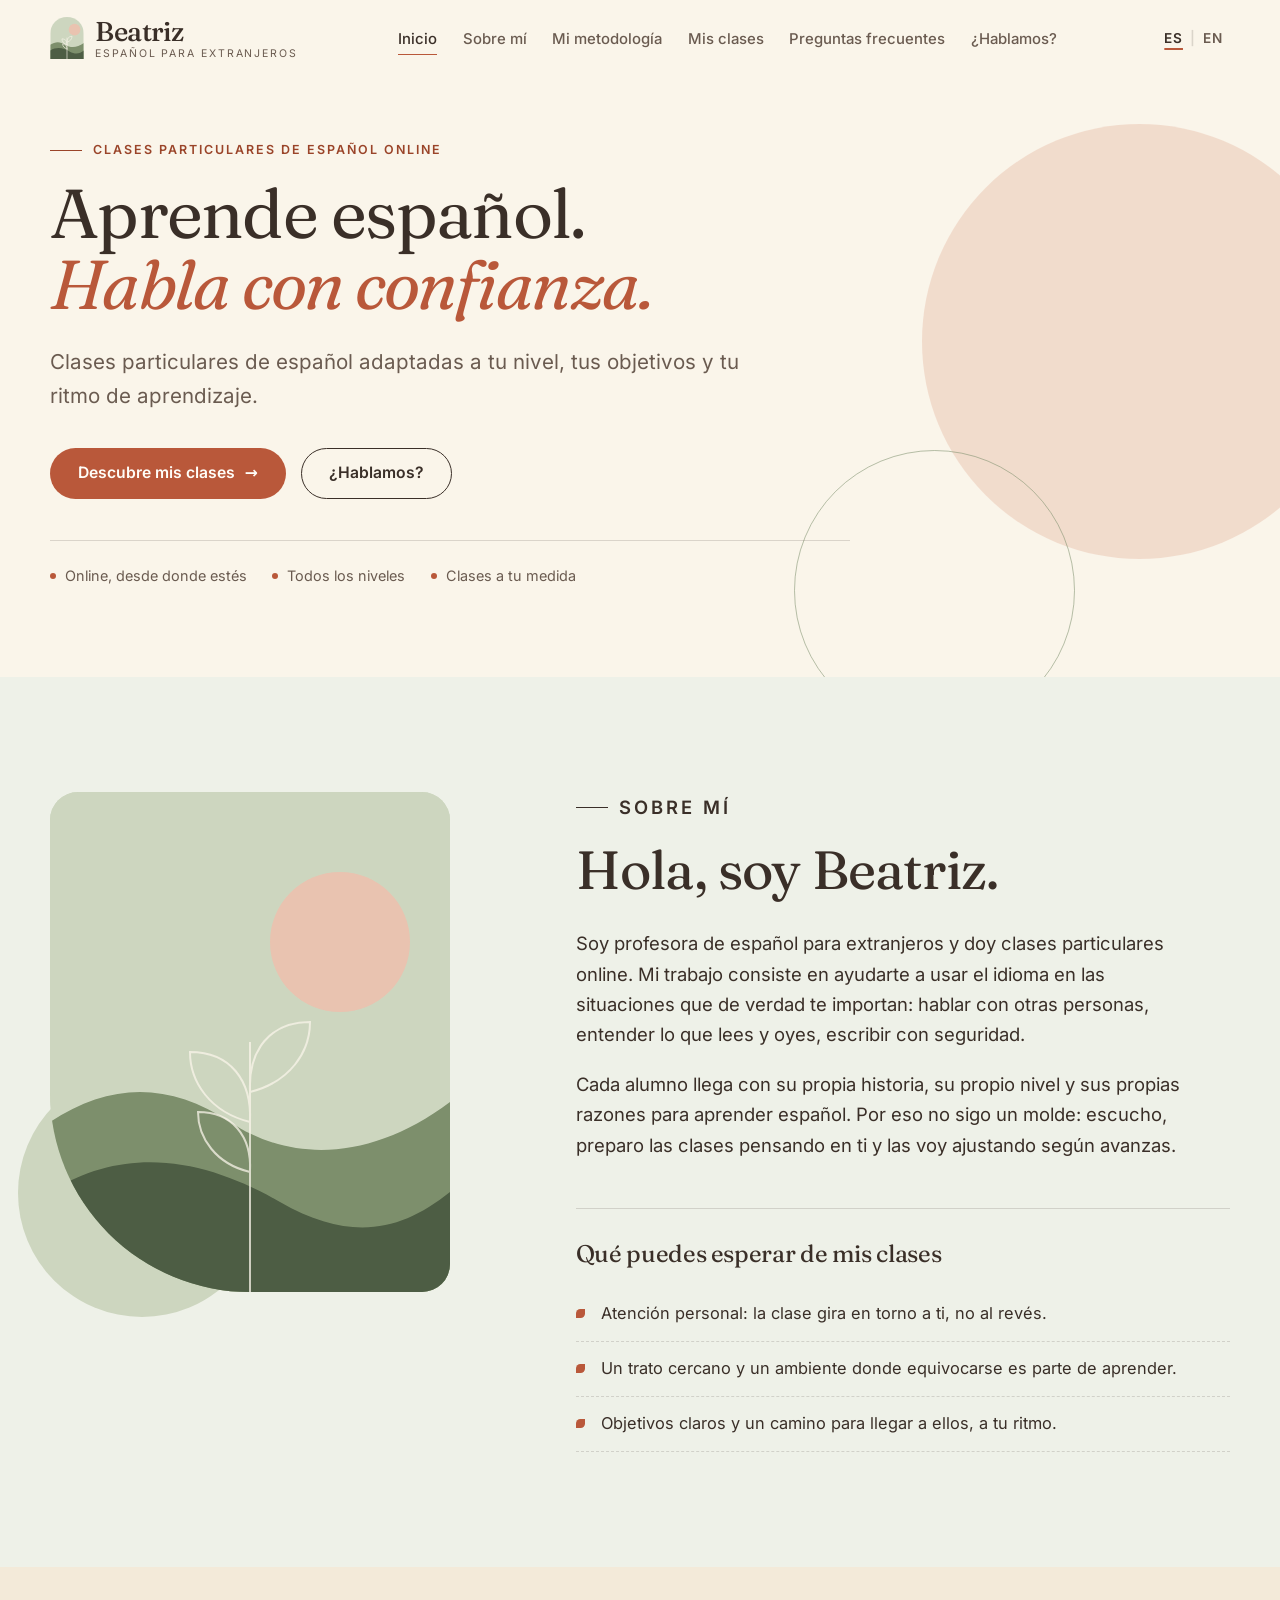
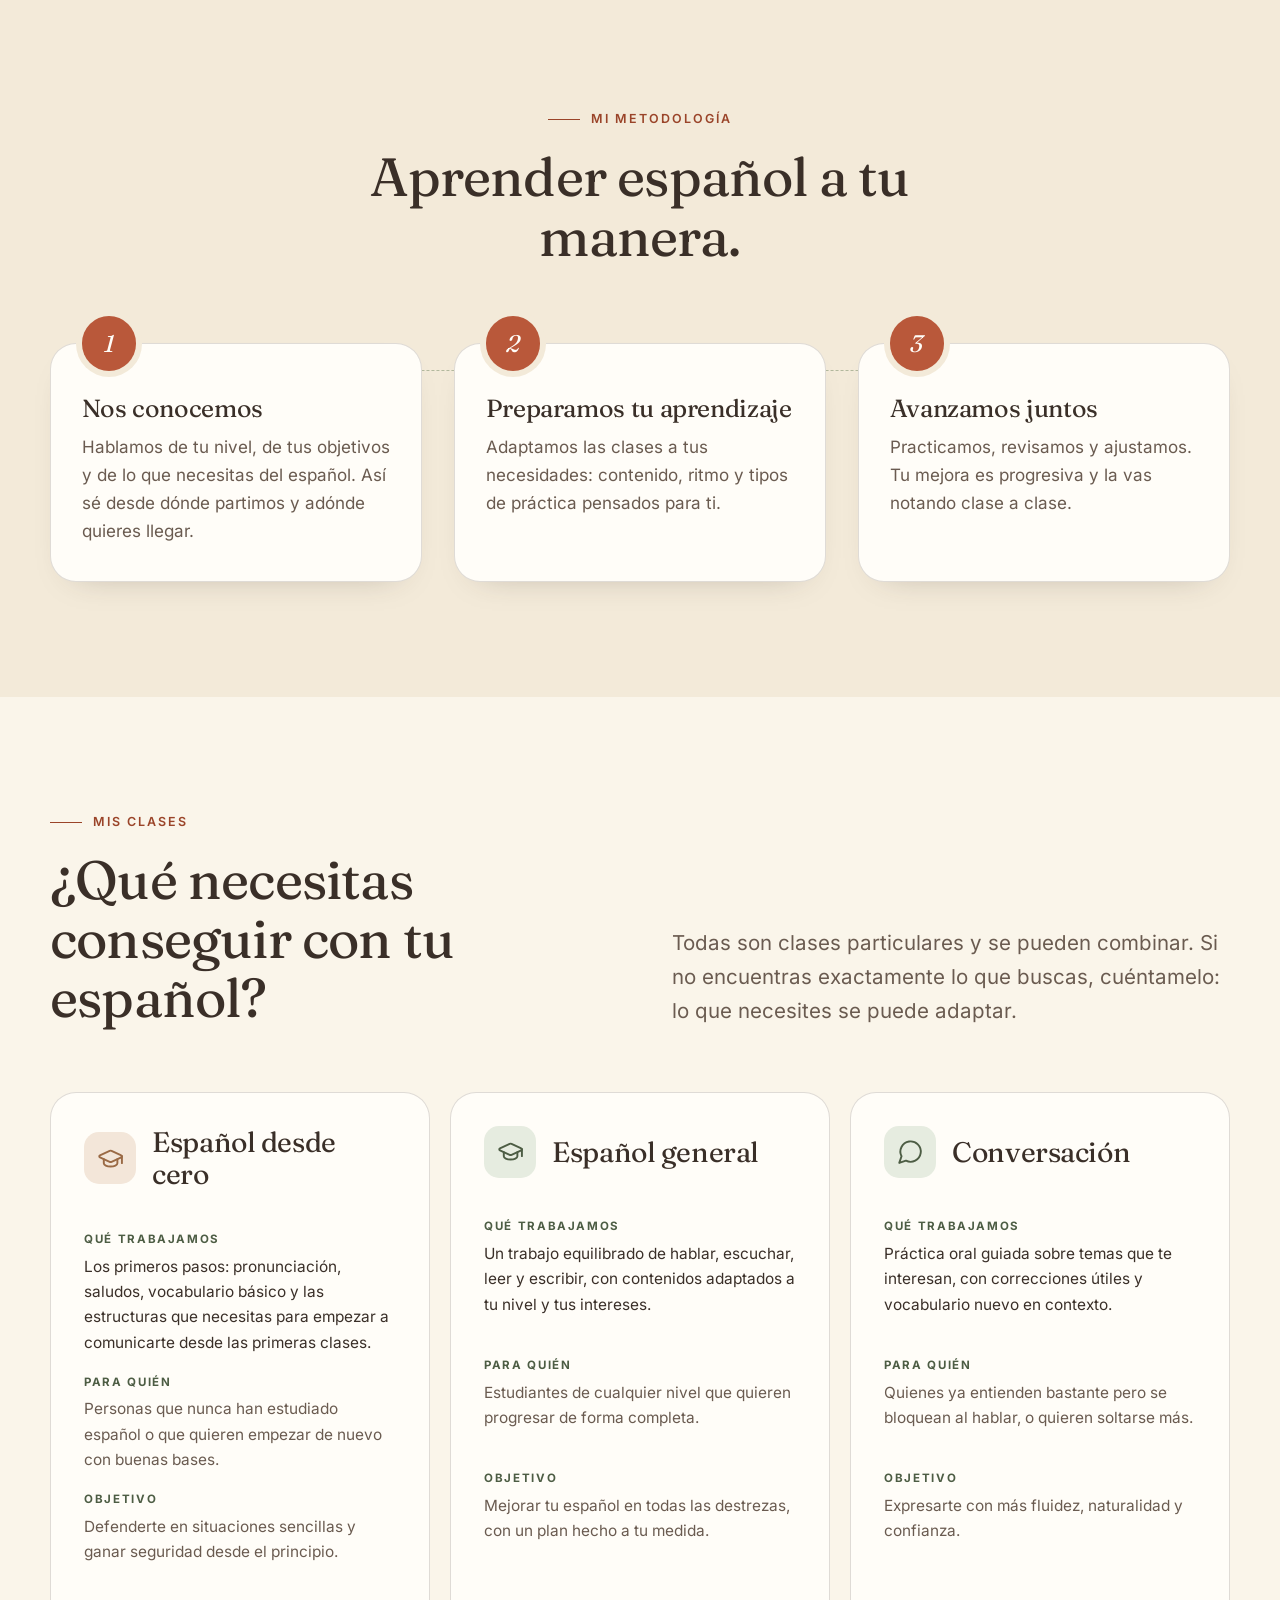
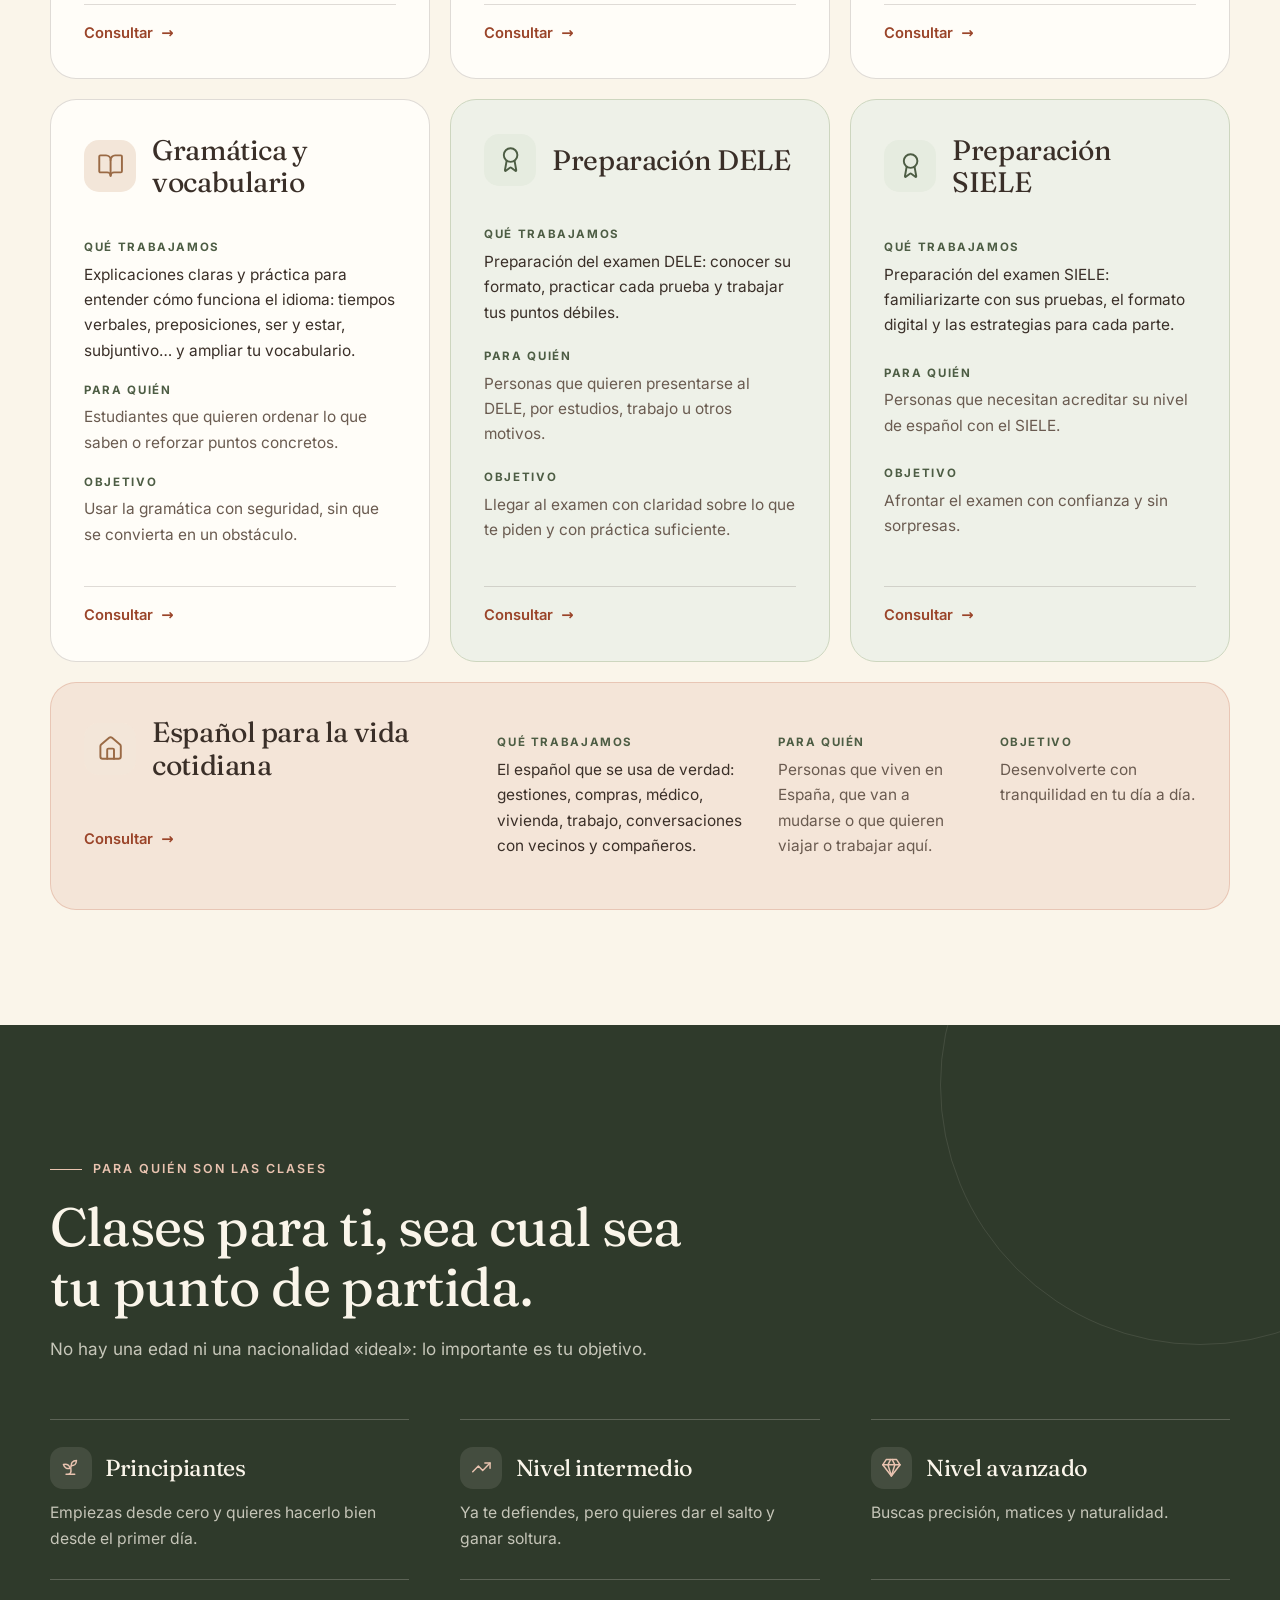
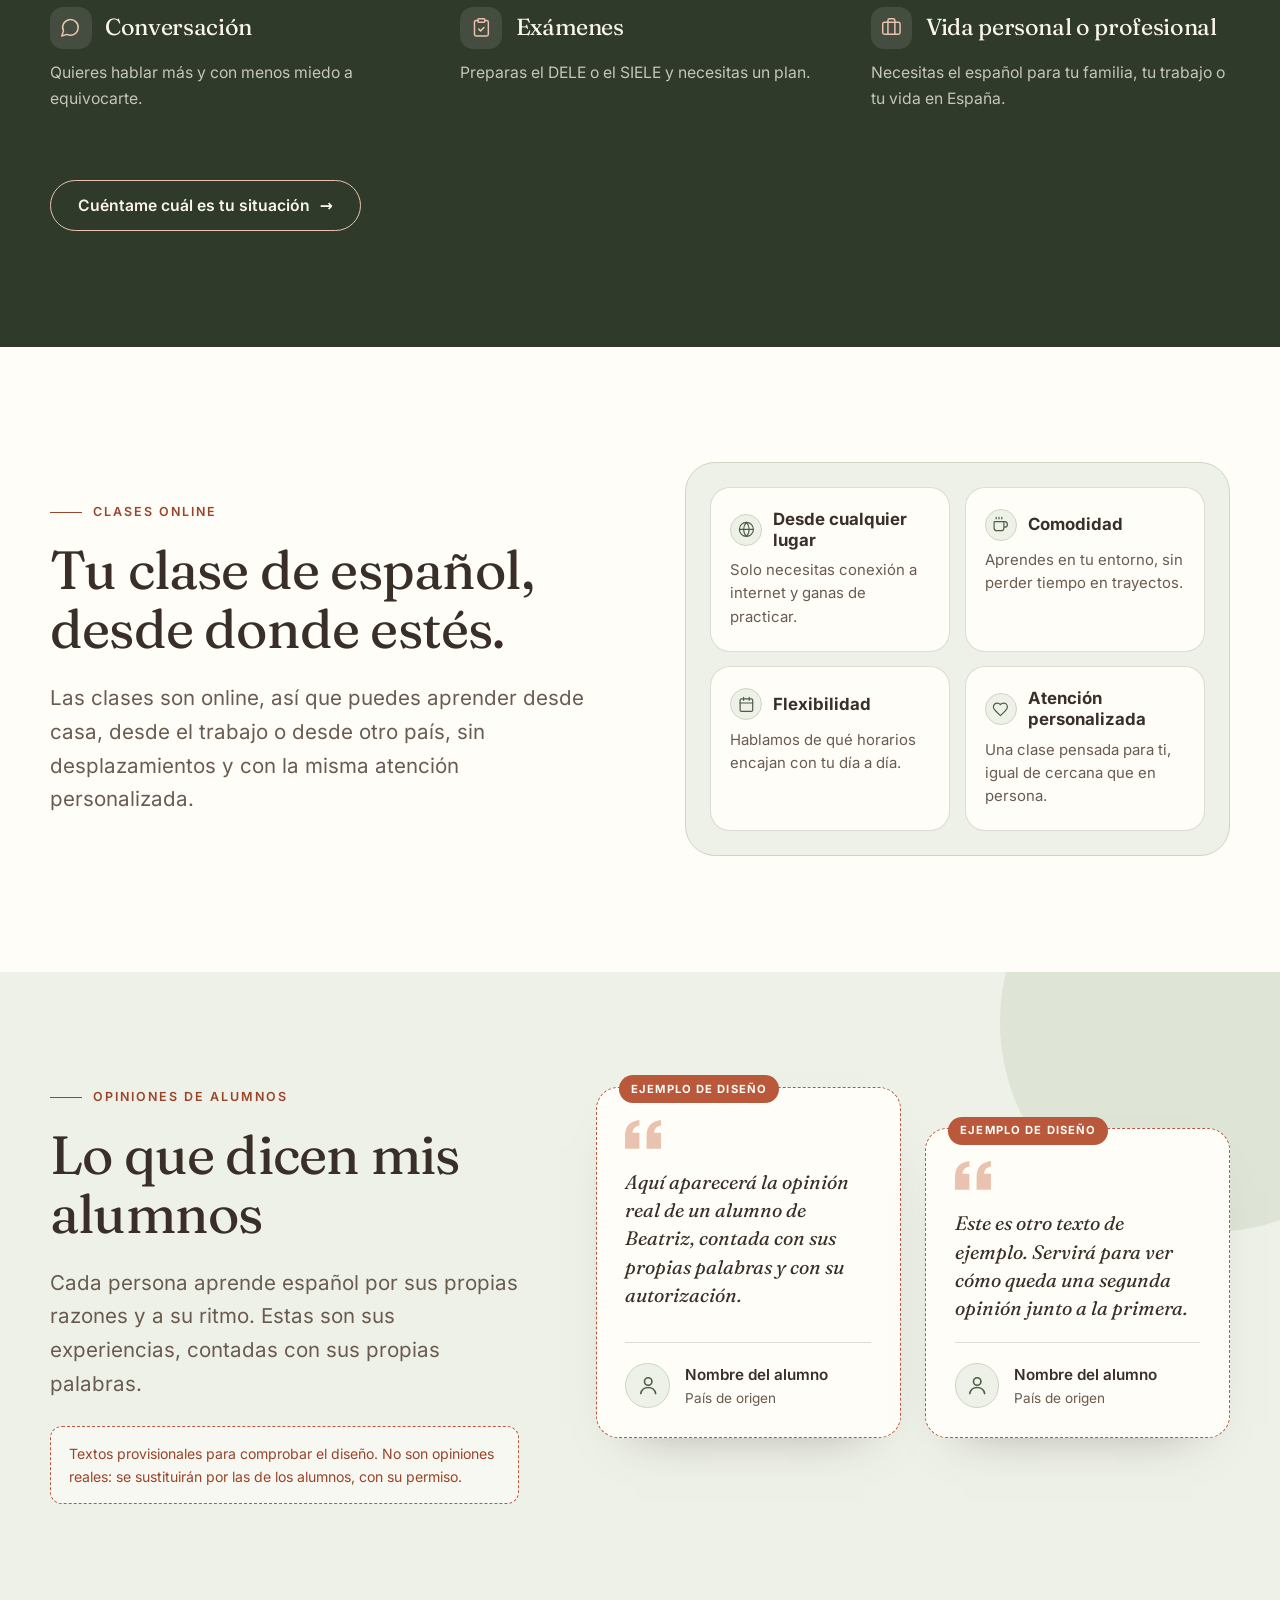
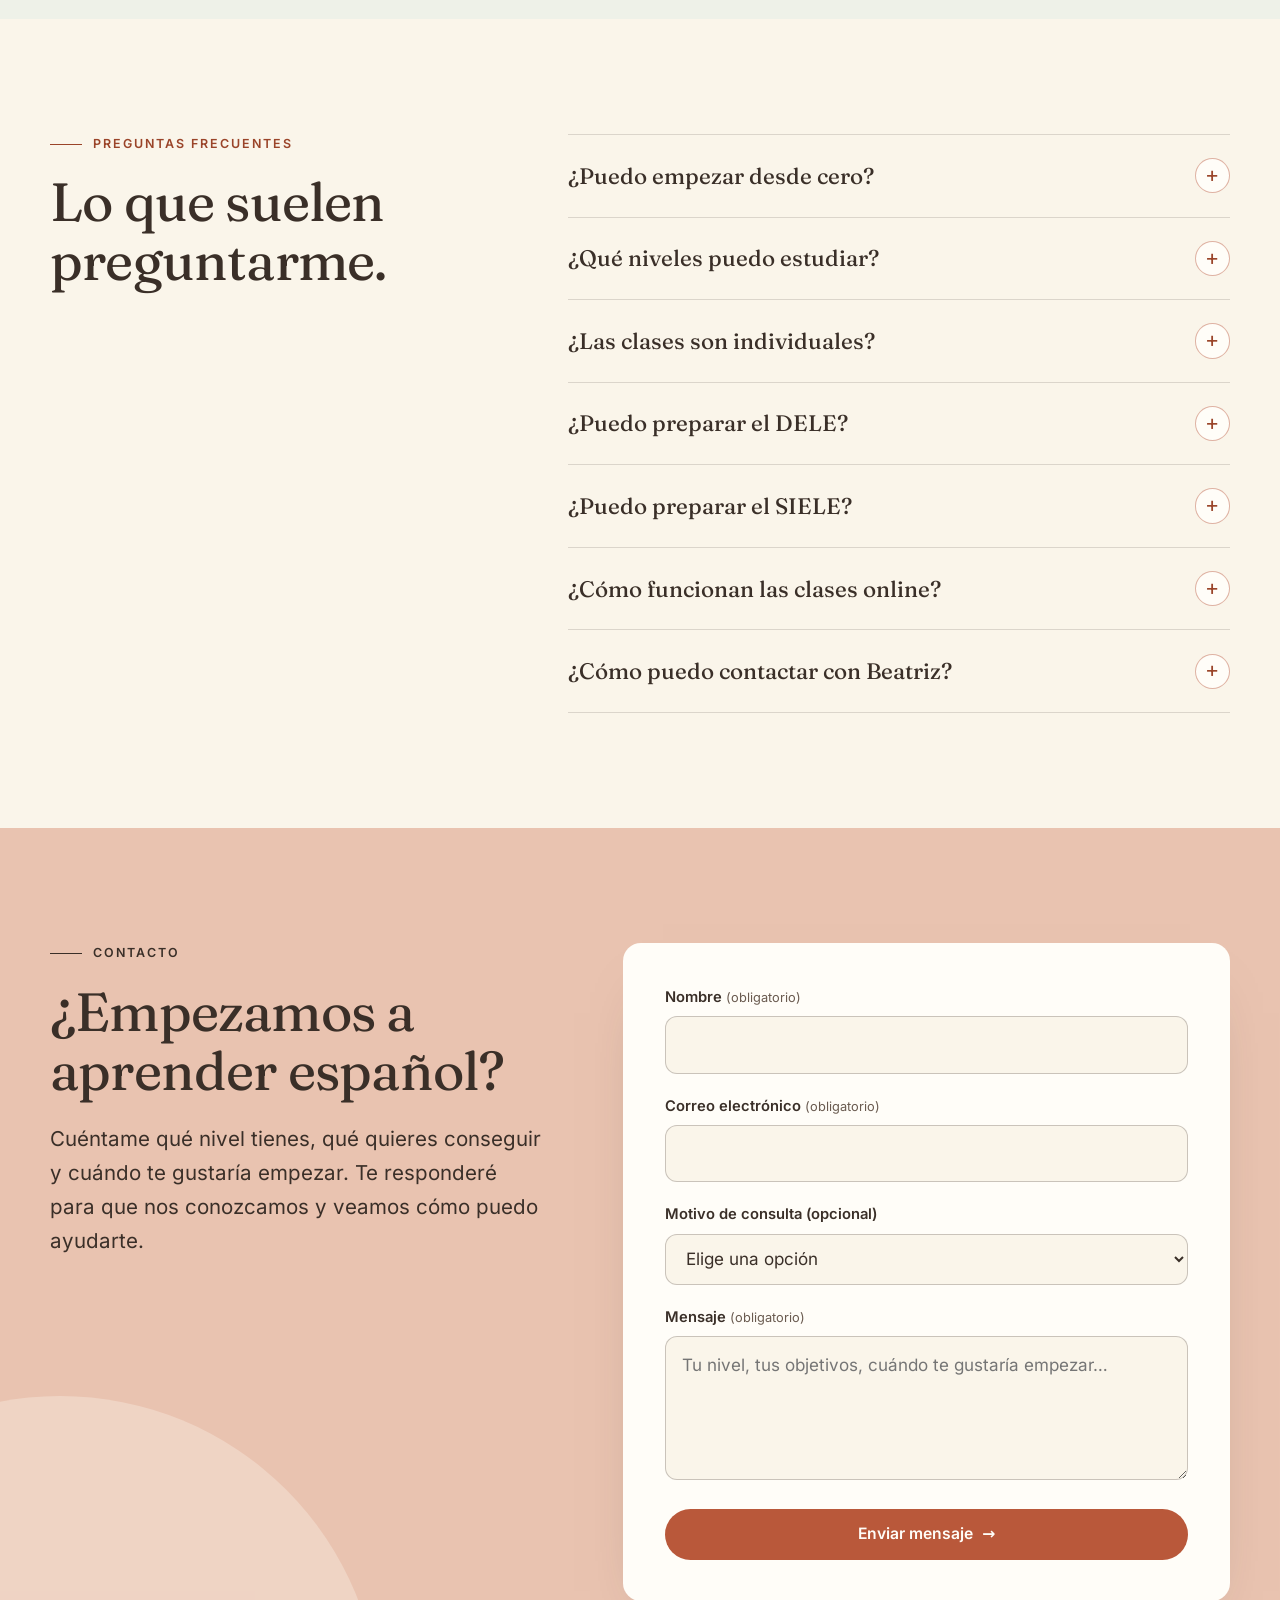
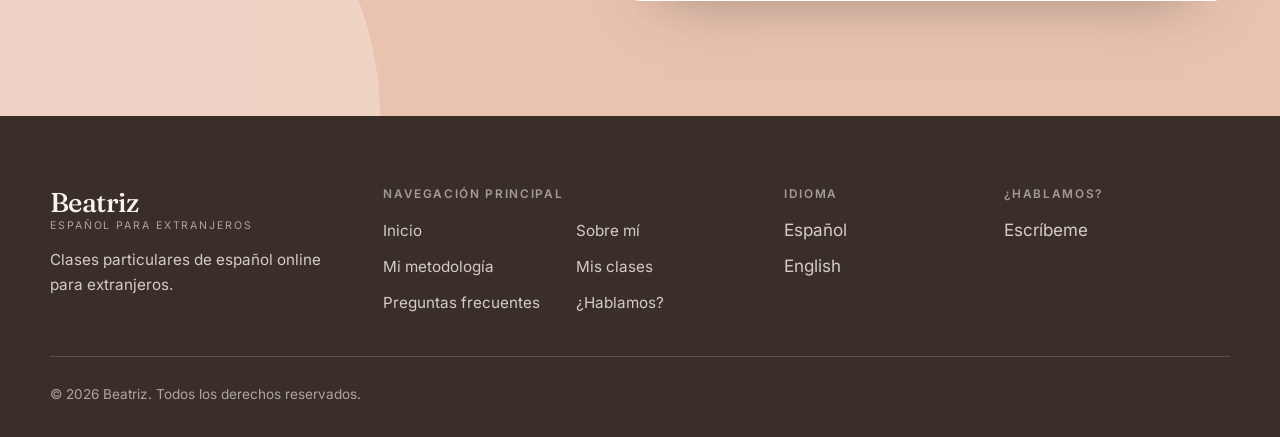
==== commit f74bc8a2: "Add files via upload" ====
--- a/es/index.html
+++ b/es/index.html
@@ -4,12 +4,12 @@
 <meta name="theme-color" content="#faf5ea"><meta name="twitter:card" content="summary_large_image"><meta property="og:type" content="website"><meta property="og:title" content="Beatriz · Clases particulares de español online para extranjeros"><meta property="og:description" content="Clases particulares de español online adaptadas a tu nivel, tus objetivos y tu ritmo. Conversación, gramática, vocabulario y preparación DELE y SIELE."><meta property="og:locale" content="es_ES"><meta property="og:locale:alternate" content="en_GB"><meta property="og:site_name" content="Beatriz · Español para extranjeros">
 <link rel="icon" href="../favicon.svg" type="image/svg+xml">
 <link rel="preload" href="../fonts/fraunces.woff2" as="font" type="font/woff2" crossorigin><link rel="preload" href="../fonts/inter.woff2" as="font" type="font/woff2" crossorigin>
-<link rel="stylesheet" href="../styles.css?v=8dd36faf">
+<link rel="stylesheet" href="../styles.css?v=94752bec">
 <script type="application/ld+json">{"@context":"https://schema.org","@type":"FAQPage","inLanguage":"es","mainEntity":[{"@type":"Question","name":"¿Puedo empezar desde cero?","acceptedAnswer":{"@type":"Answer","text":"Sí. Tanto si nunca has estudiado español como si quieres empezar de nuevo, adaptamos las clases a tu punto de partida y avanzamos paso a paso."}},{"@type":"Question","name":"¿Qué niveles puedo estudiar?","acceptedAnswer":{"@type":"Answer","text":"Todos: desde principiante hasta avanzado. En una primera toma de contacto hablamos de tu nivel y de tus objetivos para plantear las clases."}},{"@type":"Question","name":"¿Las clases son individuales?","acceptedAnswer":{"@type":"Answer","text":"Son clases particulares, pensadas para ti y tu situación. Si tienes otra necesidad, por ejemplo aprender con un familiar o un amigo, cuéntamelo y lo hablamos."}},{"@type":"Question","name":"¿Puedo preparar el DELE?","acceptedAnswer":{"@type":"Answer","text":"Sí. Puedes preparar el DELE conmigo: conoceremos el formato del examen, practicaremos cada prueba y trabajaremos lo que más lo necesite."}},{"@type":"Question","name":"¿Puedo preparar el SIELE?","acceptedAnswer":{"@type":"Answer","text":"Sí. También ofrezco preparación para el SIELE, con práctica de sus pruebas y atención a su formato digital."}},{"@type":"Question","name":"¿Cómo funcionan las clases online?","acceptedAnswer":{"@type":"Answer","text":"Nos conectamos por videollamada y trabajamos en directo, con contenidos adaptados a ti. Al ponernos en contacto, acordamos juntos los detalles prácticos."}},{"@type":"Question","name":"¿Cómo puedo contactar con Beatriz?","acceptedAnswer":{"@type":"Answer","text":"Puedes escribirme desde el formulario de esta página. Cuéntame qué buscas y te responderé para ver cómo puedo ayudarte."}}]}</script>
 <script>document.documentElement.classList.add('js')</script></head>
 <body><a class="skip" href="#home">Saltar al contenido</a><header class="header" id="top">
   <div class="wrap">
-    <a class="brand brand--logo" href="#home" aria-label="Beatriz — Español para extranjeros"><svg class="brand-mark" width="34" height="42" viewBox="0 0 400 500" aria-hidden="true"><defs><clipPath id="logo-arch"><path d="M0 500V200C0 88 88 0 200 0s200 88 200 200v300z"/></clipPath></defs><g clip-path="url(#logo-arch)"><rect width="400" height="500" fill="#cdd6bf"/><circle cx="290" cy="150" r="70" fill="#e9c3b0"/><path d="M0 500V330c60-40 120-40 180 0s140 40 220-20v190z" fill="#7d8f6c"/><path d="M0 500V400c80-50 160-30 230 10s120 30 170-10v100z" fill="#4d5d44"/><g fill="none" stroke="#faf5ea" stroke-width="6" stroke-linecap="round" opacity=".75"><path d="M200 500V250"/><path d="M200 330c-40-10-60-40-60-70 40 0 62 28 60 70z"/><path d="M200 300c40-10 60-40 60-70-40 0-62 28-60 70z"/><path d="M200 380c-34-8-52-34-52-60 34 0 54 24 52 60z"/></g></g></svg><span class="brand-text"><span class="brand-name">Beatriz</span><span class="brand-tag">Español para extranjeros</span></span></a>
+    <a class="brand brand--logo" href="#home" aria-label="Beatriz — Español para extranjeros"><svg class="brand-mark" width="34" height="42" viewBox="0 0 400 500" aria-hidden="true"><defs><clipPath id="logo-arch"><path d="M0 500V200C0 88 88 0 200 0s200 88 200 200v300z"/></clipPath></defs><g clip-path="url(#logo-arch)"><rect width="400" height="500" fill="#cdd6bf"/><circle cx="290" cy="150" r="70" fill="#e9c3b0"/><path d="M0 500V330c60-40 120-40 180 0s140 40 220-20v190z" fill="#7d8f6c"/><path d="M0 500V400c80-50 160-30 230 10s120 30 170-10v100z" fill="#4d5d44"/><g fill="none" stroke="#faf5ea" stroke-width="10" stroke-linecap="round" opacity=".75"><path d="M200 500V250"/><path d="M200 330c-40-10-60-40-60-70 40 0 62 28 60 70z"/><path d="M200 300c40-10 60-40 60-70-40 0-62 28-60 70z"/><path d="M200 380c-34-8-52-34-52-60 34 0 54 24 52 60z"/></g></g></svg><span class="brand-text"><span class="brand-name">Beatriz</span><span class="brand-tag"><span class="tag-a">Español para</span> <span class="tag-b">extranjeros</span></span></span></a>
     <nav class="nav" id="site-nav" aria-label="Navegación principal"><ul><li><a href="#home" data-nav="home">Inicio</a></li><li><a href="#about" data-nav="about">Sobre mí</a></li><li><a href="#method" data-nav="method">Mi metodología</a></li><li><a href="#lessons" data-nav="lessons">Mis clases</a></li><li><a href="#faq" data-nav="faq">Preguntas frecuentes</a></li><li><a href="#contact" data-nav="contact">¿Hablamos?</a></li></ul></nav>
     <div class="header-tools">
       <div class="lang" role="group" aria-label="Idioma"><a href="../es/index.html" hreflang="es" lang="es" data-lang="es" aria-current="true">ES</a><span aria-hidden="true">|</span><a href="../en/index.html" hreflang="en" lang="en" data-lang="en">EN</a></div>
@@ -179,4 +179,4 @@
     </div>
     <div class="footer-bottom"><span>© 2026 Beatriz. Todos los derechos reservados.</span><span></span></div>
   </div></footer>
-<script src="../main.js?v=8dd36faf" defer></script></body></html>+<script src="../main.js?v=94752bec" defer></script></body></html>
--- a/styles.css
+++ b/styles.css
@@ -73,6 +73,9 @@
 .brand-text{display:flex;flex-direction:column;line-height:1.05}
 .brand-name{font-family:var(--serif);font-size:1.7rem;font-weight:500;letter-spacing:-.02em}
 .brand-tag{font-size:.66rem;letter-spacing:.18em;text-transform:uppercase;color:var(--ink-soft);margin-top:.2rem}
+.brand-tag span{white-space:nowrap}
+@media (max-width:1020px){.brand-tag span{display:block}}
+@media (max-width:400px){.brand-tag{letter-spacing:.12em}.header .wrap{gap:.6rem}.header-tools{gap:.6rem}.brand--logo{gap:.55rem}}
 .nav ul{display:flex;gap:clamp(1rem,2vw,2rem)}
 .nav a{text-decoration:none;font-size:.93rem;font-weight:500;color:var(--ink-soft);padding:.4rem 0;border-bottom:1.5px solid transparent;transition:color .2s,border-color .2s}
 .nav a:hover,.nav a[aria-current="true"]{color:var(--ink);border-color:var(--terracotta)}
